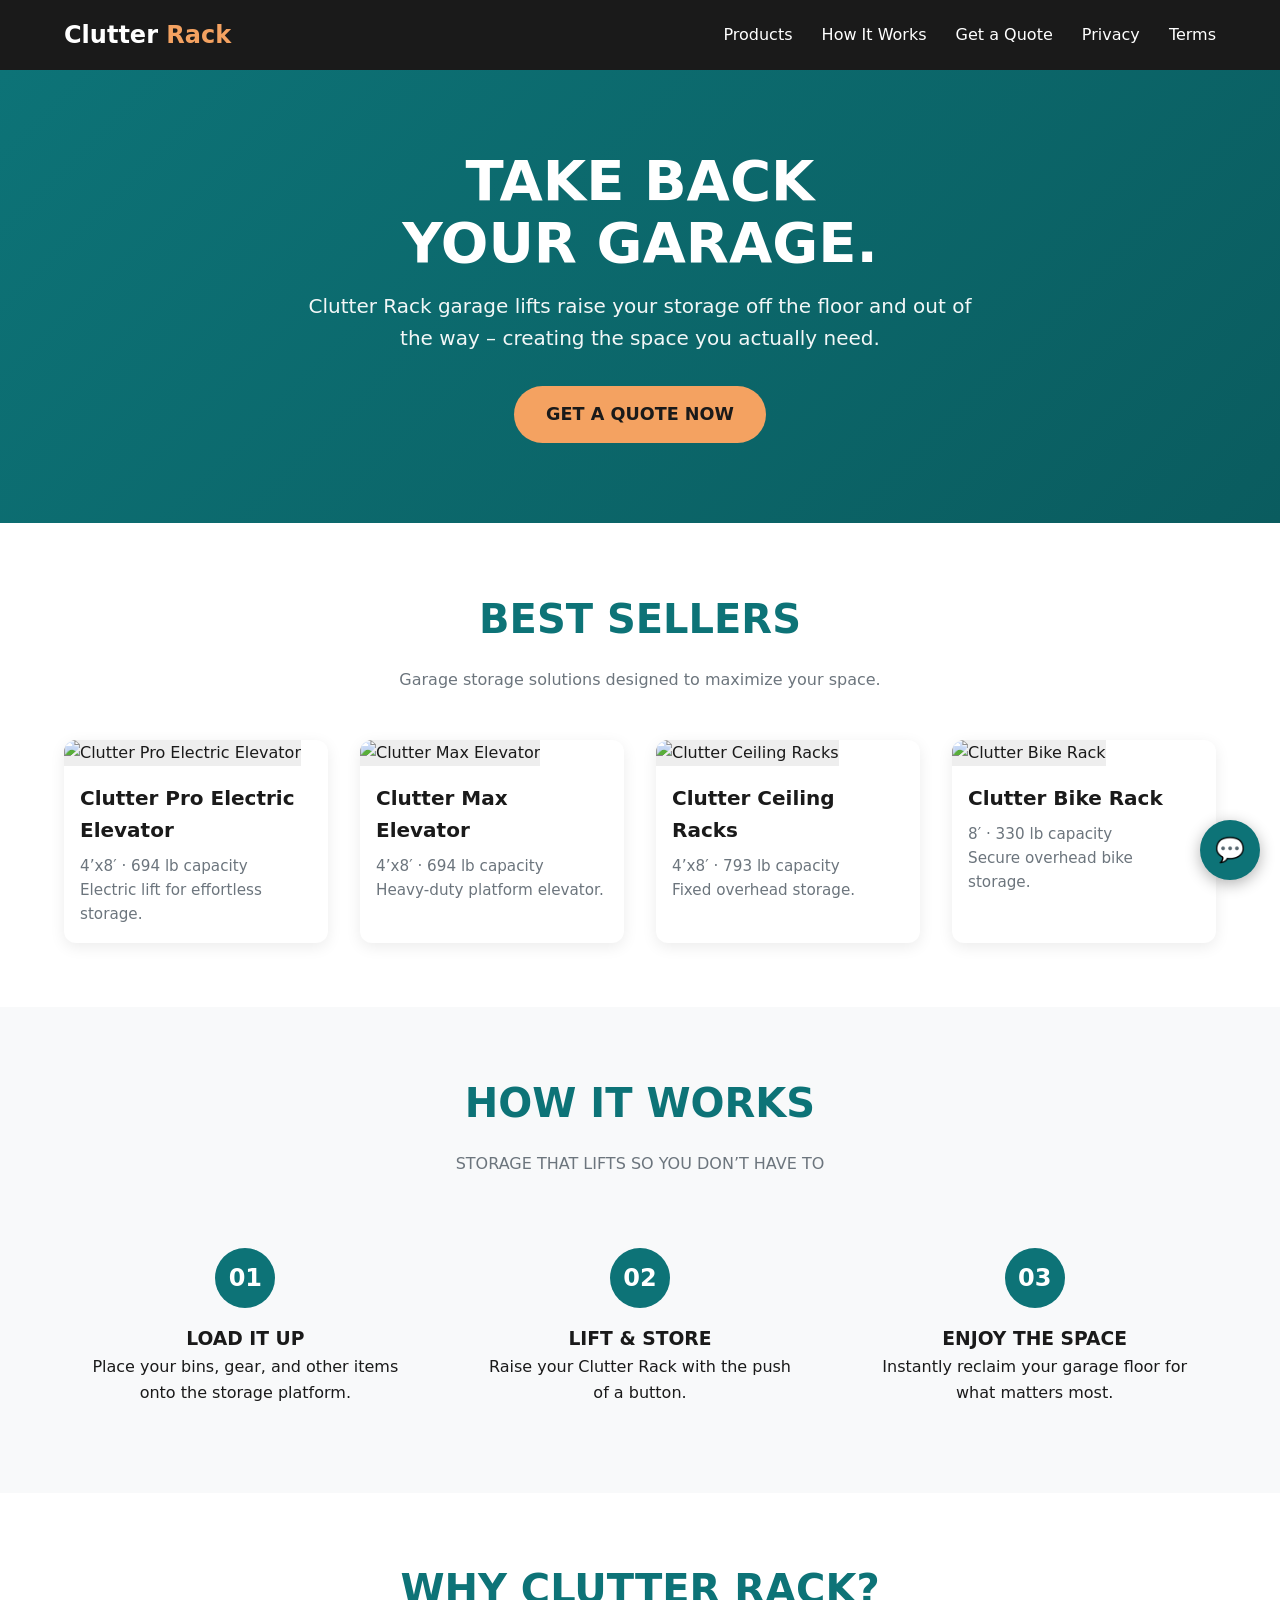
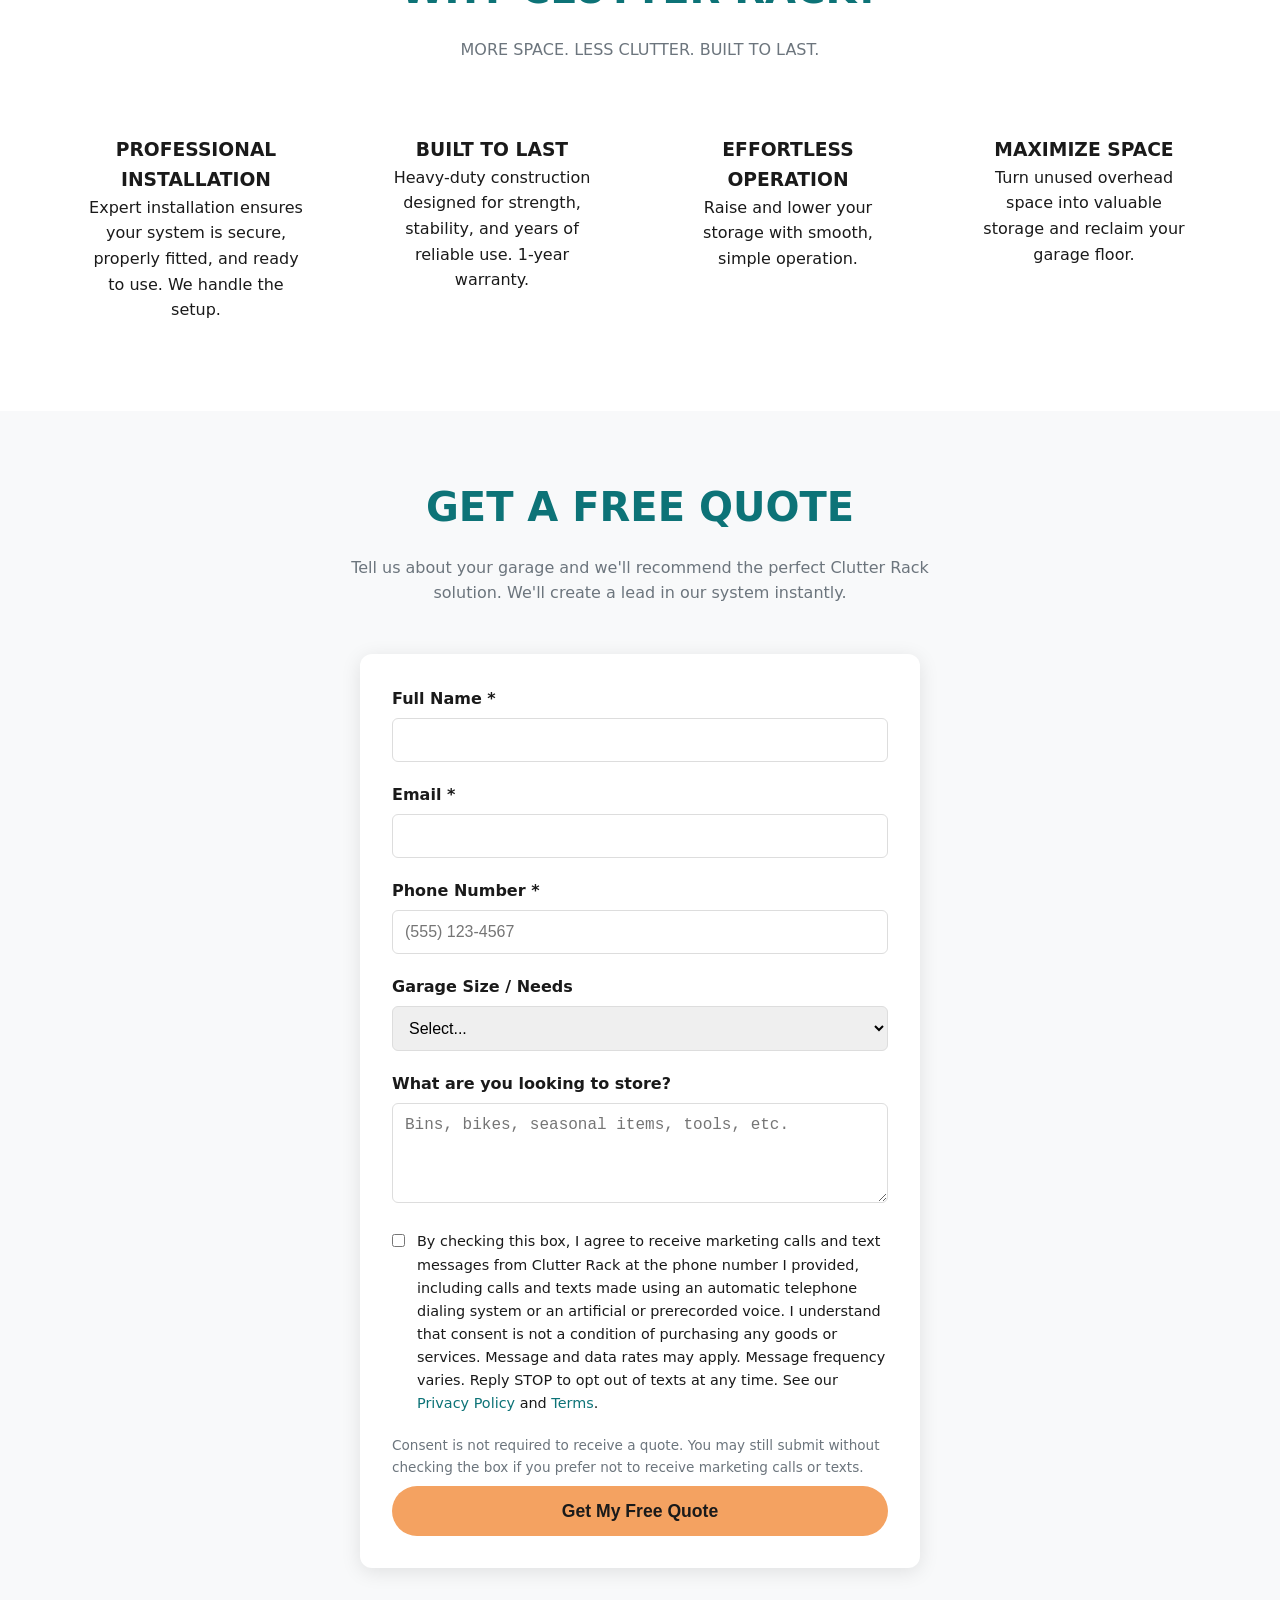
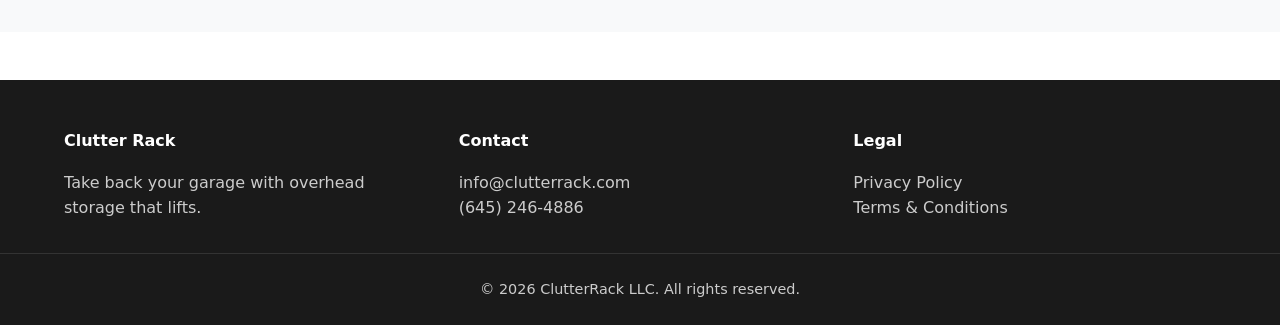
==== index.html @ 2a9d14b7 "Add modern static site with TCPA forms, legal pages, and Clutter Rack OS lead integration" ====
<!DOCTYPE html>
<html lang="en">
<head>
  <meta charset="UTF-8">
  <meta name="viewport" content="width=device-width, initial-scale=1.0">
  <title>Clutter Rack | Take Back Your Garage</title>
  <meta name="description" content="Clutter Rack garage storage lifts and ceiling racks. Professional installation. Maximize your space. Get a free quote today.">
  <link rel="stylesheet" href="styles.css">
</head>
<body>
  <header>
    <div class="nav">
      <a href="/" class="logo">Clutter <span>Rack</span></a>
      <nav>
        <a href="#products">Products</a>
        <a href="#how-it-works">How It Works</a>
        <a href="#quote">Get a Quote</a>
        <a href="privacy.html">Privacy</a>
        <a href="terms.html">Terms</a>
      </nav>
    </div>
  </header>

  <section class="hero">
    <div class="container">
      <h1>TAKE BACK<br>YOUR GARAGE.</h1>
      <p>Clutter Rack garage lifts raise your storage off the floor and out of the way – creating the space you actually need.</p>
      <a href="#quote" class="btn">GET A QUOTE NOW</a>
    </div>
  </section>

  <section id="products" class="section">
    <div class="container">
      <h2>BEST SELLERS</h2>
      <p class="section-sub">Garage storage solutions designed to maximize your space.</p>
      <div class="products">
        <div class="product-card">
          <img src="https://images.unsplash.com/photo-1558618666-fcd25c85cd64?w=400&h=250&fit=crop" alt="Clutter Pro Electric Elevator">
          <h3>Clutter Pro Electric Elevator</h3>
          <p>4’x8′ · 694 lb capacity<br>Electric lift for effortless storage.</p>
        </div>
        <div class="product-card">
          <img src="https://images.unsplash.com/photo-1581094794329-c8112a89af12?w=400&h=250&fit=crop" alt="Clutter Max Elevator">
          <h3>Clutter Max Elevator</h3>
          <p>4’x8′ · 694 lb capacity<br>Heavy-duty platform elevator.</p>
        </div>
        <div class="product-card">
          <img src="https://images.unsplash.com/photo-1503387762-592deb58ef4e?w=400&h=250&fit=crop" alt="Clutter Ceiling Racks">
          <h3>Clutter Ceiling Racks</h3>
          <p>4’x8′ · 793 lb capacity<br>Fixed overhead storage.</p>
        </div>
        <div class="product-card">
          <img src="https://images.unsplash.com/photo-1485965120184-e220f721d03e?w=400&h=250&fit=crop" alt="Clutter Bike Rack">
          <h3>Clutter Bike Rack</h3>
          <p>8′ · 330 lb capacity<br>Secure overhead bike storage.</p>
        </div>
      </div>
    </div>
  </section>

  <section id="how-it-works" class="section" style="background: var(--light);">
    <div class="container">
      <h2>HOW IT WORKS</h2>
      <p class="section-sub">STORAGE THAT LIFTS SO YOU DON’T HAVE TO</p>
      <div class="steps">
        <div class="step">
          <div class="step-num">01</div>
          <h3>LOAD IT UP</h3>
          <p>Place your bins, gear, and other items onto the storage platform.</p>
        </div>
        <div class="step">
          <div class="step-num">02</div>
          <h3>LIFT & STORE</h3>
          <p>Raise your Clutter Rack with the push of a button.</p>
        </div>
        <div class="step">
          <div class="step-num">03</div>
          <h3>ENJOY THE SPACE</h3>
          <p>Instantly reclaim your garage floor for what matters most.</p>
        </div>
      </div>
    </div>
  </section>

  <section class="section">
    <div class="container">
      <h2>WHY CLUTTER RACK?</h2>
      <p class="section-sub">MORE SPACE. LESS CLUTTER. BUILT TO LAST.</p>
      <div class="steps">
        <div class="step">
          <h3>PROFESSIONAL INSTALLATION</h3>
          <p>Expert installation ensures your system is secure, properly fitted, and ready to use. We handle the setup.</p>
        </div>
        <div class="step">
          <h3>BUILT TO LAST</h3>
          <p>Heavy-duty construction designed for strength, stability, and years of reliable use. 1-year warranty.</p>
        </div>
        <div class="step">
          <h3>EFFORTLESS OPERATION</h3>
          <p>Raise and lower your storage with smooth, simple operation.</p>
        </div>
        <div class="step">
          <h3>MAXIMIZE SPACE</h3>
          <p>Turn unused overhead space into valuable storage and reclaim your garage floor.</p>
        </div>
      </div>
    </div>
  </section>

  <section id="quote" class="section form-section">
    <div class="container">
      <h2>GET A FREE QUOTE</h2>
      <p class="section-sub">Tell us about your garage and we'll recommend the perfect Clutter Rack solution. We'll create a lead in our system instantly.</p>
      <form id="lead-form" class="lead-form">
        <div class="form-group">
          <label for="name">Full Name *</label>
          <input type="text" id="name" name="name" required>
        </div>
        <div class="form-group">
          <label for="email">Email *</label>
          <input type="email" id="email" name="email" required>
        </div>
        <div class="form-group">
          <label for="phone">Phone Number *</label>
          <input type="tel" id="phone" name="phone" required placeholder="(555) 123-4567">
        </div>
        <div class="form-group">
          <label for="garage">Garage Size / Needs</label>
          <select id="garage" name="garage_type">
            <option value="">Select...</option>
            <option>1-car garage</option>
            <option>2-car garage</option>
            <option>3+ car garage</option>
            <option>Not sure / Need consultation</option>
          </select>
        </div>
        <div class="form-group">
          <label for="message">What are you looking to store?</label>
          <textarea id="message" name="message" placeholder="Bins, bikes, seasonal items, tools, etc."></textarea>
        </div>
        <div class="consent">
          <input type="checkbox" id="tcpa-consent" name="tcpa_consent" required>
          <label for="tcpa-consent">
            By checking this box, I agree to receive marketing calls and text messages from Clutter Rack at the phone number I provided, including calls and texts made using an automatic telephone dialing system or an artificial or prerecorded voice. I understand that consent is not a condition of purchasing any goods or services. Message and data rates may apply. Message frequency varies. Reply STOP to opt out of texts at any time. See our <a href="privacy.html" target="_blank">Privacy Policy</a> and <a href="terms.html" target="_blank">Terms</a>.
          </label>
        </div>
        <p class="form-note">Consent is not required to receive a quote. You may still submit without checking the box if you prefer not to receive marketing calls or texts.</p>
        <button type="submit" class="btn" style="width:100%; margin-top:0.5rem;">Get My Free Quote</button>
        <div id="form-message"></div>
      </form>
    </div>
  </section>

  <footer>
    <div class="footer-grid">
      <div>
        <h4>Clutter Rack</h4>
        <p>Take back your garage with overhead storage that lifts.</p>
      </div>
      <div>
        <h4>Contact</h4>
        <p><a href="mailto:info@clutterrack.com">info@clutterrack.com</a></p>
        <p><a href="tel:+16452464886">(645) 246-4886</a></p>
      </div>
      <div>
        <h4>Legal</h4>
        <p><a href="privacy.html">Privacy Policy</a></p>
        <p><a href="terms.html">Terms & Conditions</a></p>
      </div>
    </div>
    <div class="copyright">© 2026 ClutterRack LLC. All rights reserved.</div>
  </footer>

  <!-- Chat Widget that creates leads in Clutter Rack OS -->
  <div class="chat-widget">
    <button class="chat-btn" id="chat-toggle">💬</button>
    <div class="chat-window" id="chat-window">
      <div class="chat-header">
        Chat with Clutter Rack
        <span id="chat-close" style="cursor:pointer;">✕</span>
      </div>
      <div class="chat-messages" id="chat-messages">
        <p><strong>Clutter Rack:</strong> Hi! How can we help you take back your garage today? Ask a question or request a quote.</p>
      </div>
      <div class="chat-input-area">
        <input type="text" id="chat-input" placeholder="Type your message...">
      </div>
    </div>
  </div>

  <script src="script.js"></script>
</body>
</html>
---- styles.css ----
/* Clutter Rack Website Styles */
:root {
  --primary: #0d7377;
  --primary-dark: #0a5c5f;
  --accent: #f4a261;
  --dark: #1a1a1a;
  --light: #f8f9fa;
  --gray: #6c757d;
  --white: #ffffff;
  --success: #28a745;
}

* { box-sizing: border-box; margin: 0; padding: 0; }
body { font-family: 'Segoe UI', system-ui, -apple-system, sans-serif; line-height: 1.6; color: var(--dark); background: var(--white); }
a { color: var(--primary); text-decoration: none; }
a:hover { text-decoration: underline; }
img { max-width: 100%; height: auto; }

header { background: var(--dark); color: white; padding: 1rem 0; position: sticky; top: 0; z-index: 1000; }
.nav { max-width: 1200px; margin: 0 auto; display: flex; justify-content: space-between; align-items: center; padding: 0 1.5rem; }
.logo { font-size: 1.5rem; font-weight: 700; color: white; }
.logo span { color: var(--accent); }
nav a { color: white; margin-left: 1.5rem; font-weight: 500; }
nav a:hover { color: var(--accent); }

.hero { background: linear-gradient(135deg, var(--primary) 0%, var(--primary-dark) 100%); color: white; padding: 5rem 1.5rem; text-align: center; }
.hero h1 { font-size: 3.5rem; margin-bottom: 1rem; line-height: 1.1; }
.hero p { font-size: 1.25rem; max-width: 700px; margin: 0 auto 2rem; opacity: 0.95; }
.btn { display: inline-block; background: var(--accent); color: var(--dark); padding: 0.9rem 2rem; border-radius: 50px; font-weight: 700; font-size: 1.1rem; border: none; cursor: pointer; transition: transform 0.2s, box-shadow 0.2s; }
.btn:hover { transform: translateY(-2px); box-shadow: 0 6px 20px rgba(0,0,0,0.2); text-decoration: none; }
.btn-secondary { background: transparent; border: 2px solid white; color: white; }

.container { max-width: 1200px; margin: 0 auto; padding: 0 1.5rem; }
.section { padding: 4rem 0; }
.section h2 { font-size: 2.5rem; text-align: center; margin-bottom: 1rem; color: var(--primary); }
.section-sub { text-align: center; color: var(--gray); margin-bottom: 3rem; max-width: 600px; margin-left: auto; margin-right: auto; }

.products { display: grid; grid-template-columns: repeat(auto-fit, minmax(260px, 1fr)); gap: 2rem; }
.product-card { background: white; border-radius: 12px; overflow: hidden; box-shadow: 0 4px 15px rgba(0,0,0,0.08); transition: transform 0.2s; }
.product-card:hover { transform: translateY(-5px); }
.product-card img { width: 100%; height: 180px; object-fit: cover; background: #eee; }
.product-card h3 { padding: 1rem 1rem 0.5rem; font-size: 1.25rem; }
.product-card p { padding: 0 1rem 1rem; color: var(--gray); font-size: 0.95rem; }

.steps { display: grid; grid-template-columns: repeat(auto-fit, minmax(200px, 1fr)); gap: 2rem; text-align: center; }
.step { padding: 1.5rem; }
.step-num { width: 60px; height: 60px; background: var(--primary); color: white; border-radius: 50%; display: flex; align-items: center; justify-content: center; font-size: 1.5rem; font-weight: 700; margin: 0 auto 1rem; }

.form-section { background: var(--light); }
.lead-form { max-width: 560px; margin: 0 auto; background: white; padding: 2rem; border-radius: 12px; box-shadow: 0 4px 20px rgba(0,0,0,0.1); }
.form-group { margin-bottom: 1.25rem; }
.form-group label { display: block; margin-bottom: 0.4rem; font-weight: 600; }
.form-group input, .form-group select, .form-group textarea { width: 100%; padding: 0.75rem; border: 1px solid #ddd; border-radius: 6px; font-size: 1rem; }
.form-group textarea { min-height: 100px; resize: vertical; }
.consent { display: flex; align-items: flex-start; gap: 0.75rem; margin: 1.25rem 0; font-size: 0.9rem; }
.consent input { margin-top: 0.2rem; }
.consent a { color: var(--primary); }
.form-note { font-size: 0.85rem; color: var(--gray); margin-top: 0.5rem; }
#form-message { margin-top: 1rem; padding: 0.75rem; border-radius: 6px; display: none; }
#form-message.success { background: #d4edda; color: #155724; display: block; }
#form-message.error { background: #f8d7da; color: #721c24; display: block; }

footer { background: var(--dark); color: #ccc; padding: 3rem 0 1.5rem; margin-top: 3rem; }
.footer-grid { display: grid; grid-template-columns: repeat(auto-fit, minmax(200px, 1fr)); gap: 2rem; max-width: 1200px; margin: 0 auto 2rem; padding: 0 1.5rem; }
footer a { color: #ccc; }
footer h4 { color: white; margin-bottom: 1rem; }
.copyright { text-align: center; padding-top: 1.5rem; border-top: 1px solid #333; font-size: 0.9rem; }

.legal { max-width: 800px; margin: 2rem auto; padding: 0 1.5rem; }
.legal h1 { color: var(--primary); margin-bottom: 1rem; }
.legal h2 { margin: 2rem 0 1rem; color: var(--dark); }
.legal p, .legal li { margin-bottom: 0.75rem; }
.legal ul { padding-left: 1.5rem; }

.chat-widget { position: fixed; bottom: 20px; right: 20px; z-index: 1001; }
.chat-btn { background: var(--primary); color: white; width: 60px; height: 60px; border-radius: 50%; border: none; font-size: 1.5rem; cursor: pointer; box-shadow: 0 4px 15px rgba(0,0,0,0.3); }
.chat-window { display: none; position: absolute; bottom: 70px; right: 0; width: 320px; height: 420px; background: white; border-radius: 12px; box-shadow: 0 10px 40px rgba(0,0,0,0.25); overflow: hidden; flex-direction: column; }
.chat-window.open { display: flex; }
.chat-header { background: var(--primary); color: white; padding: 1rem; font-weight: 700; display: flex; justify-content: space-between; }
.chat-messages { flex: 1; padding: 1rem; overflow-y: auto; background: #f5f5f5; }
.chat-input-area { padding: 0.75rem; border-top: 1px solid #eee; }
.chat-input-area input { width: 100%; padding: 0.6rem; border: 1px solid #ddd; border-radius: 20px; }

@media (max-width: 768px) {
  .hero h1 { font-size: 2.2rem; }
  nav a { margin-left: 1rem; font-size: 0.9rem; }
  .chat-window { width: 90vw; right: -10px; }
}
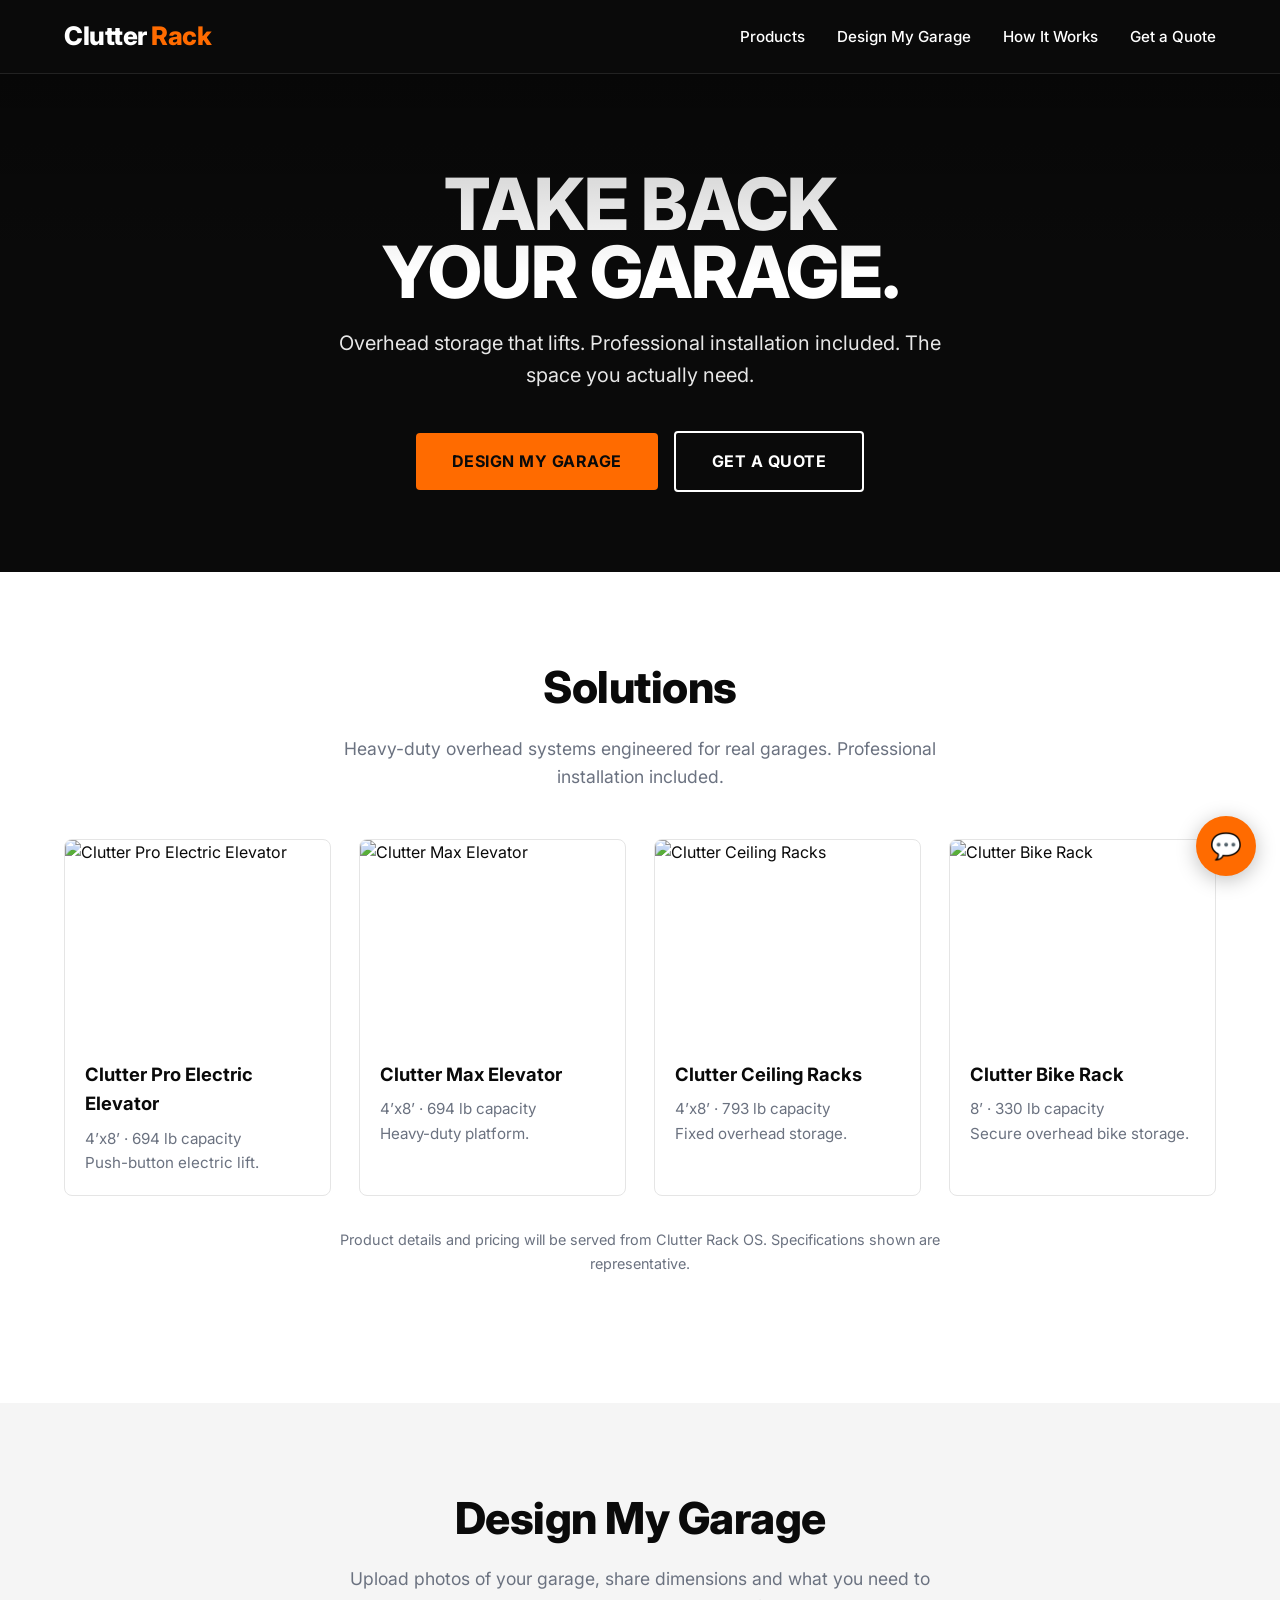
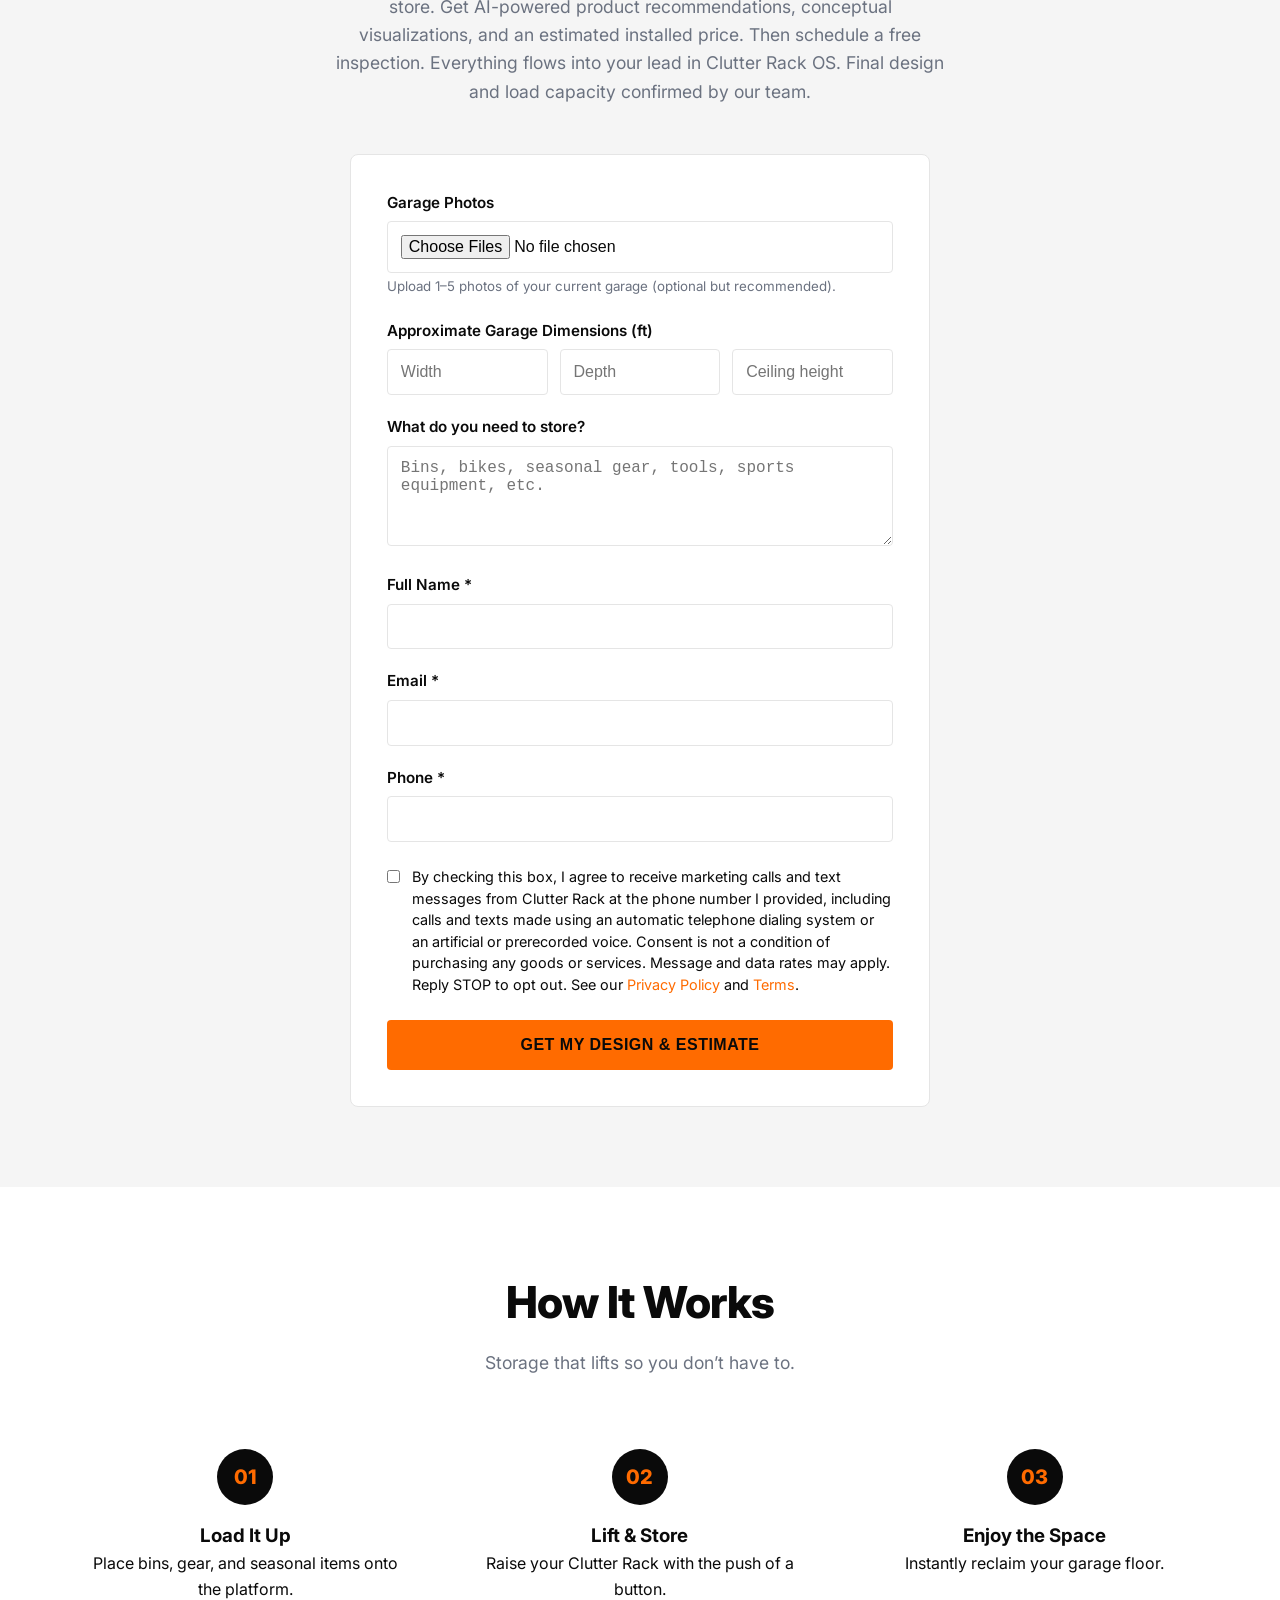
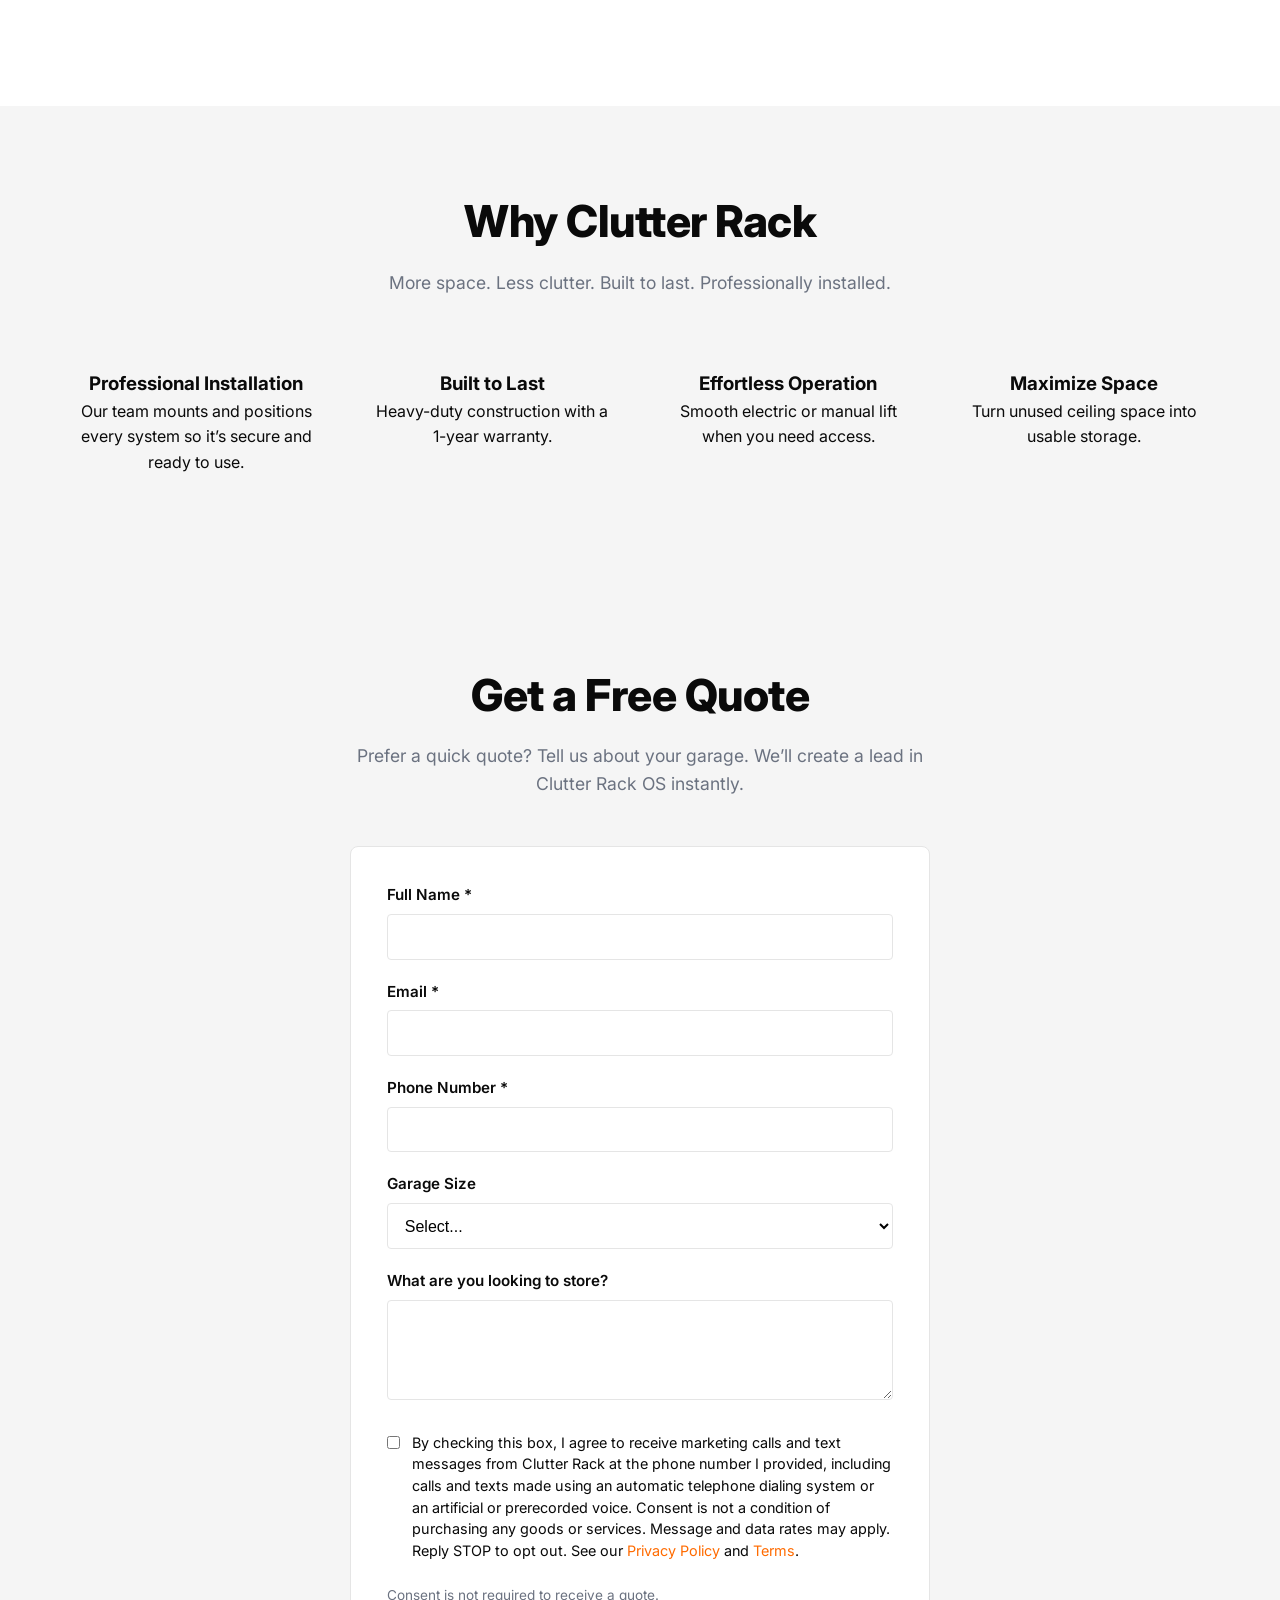
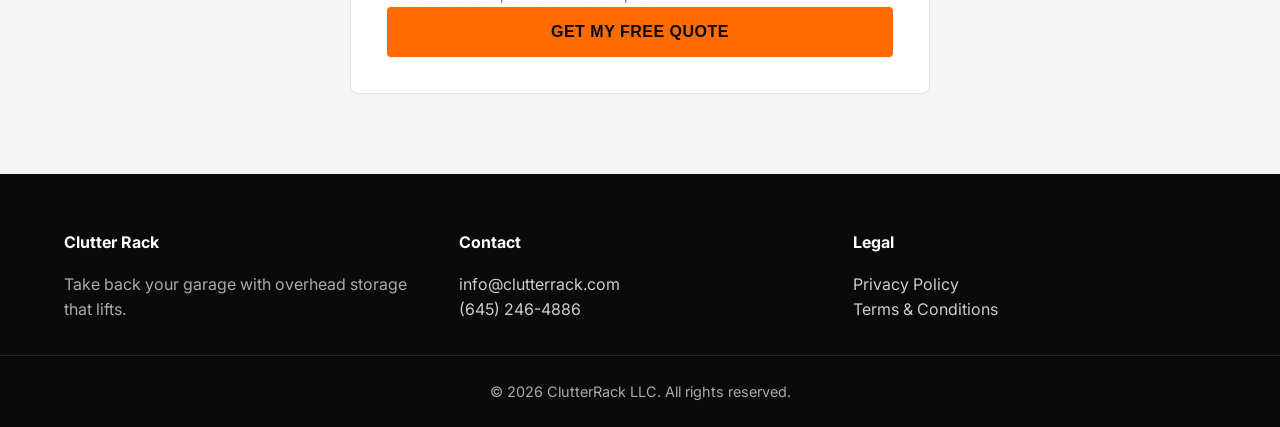
==== commit 32ea0f53: "Add Design My Garage section and premium layout" ====
--- a/index.html
+++ b/index.html
@@ -4,8 +4,10 @@
   <meta charset="UTF-8">
   <meta name="viewport" content="width=device-width, initial-scale=1.0">
   <title>Clutter Rack | Take Back Your Garage</title>
-  <meta name="description" content="Clutter Rack garage storage lifts and ceiling racks. Professional installation. Maximize your space. Get a free quote today.">
+  <meta name="description" content="Premium overhead garage storage systems. Design your garage, get AI-powered recommendations, and schedule a free inspection. Professional installation included.">
   <link rel="stylesheet" href="styles.css">
+  <link rel="preconnect" href="https://fonts.googleapis.com">
+  <link href="https://fonts.googleapis.com/css2?family=Inter:wght@400;500;600;700;800&display=swap" rel="stylesheet">
 </head>
 <body>
   <header>
@@ -13,10 +15,9 @@
       <a href="/" class="logo">Clutter <span>Rack</span></a>
       <nav>
         <a href="#products">Products</a>
+        <a href="#design">Design My Garage</a>
         <a href="#how-it-works">How It Works</a>
         <a href="#quote">Get a Quote</a>
-        <a href="privacy.html">Privacy</a>
-        <a href="terms.html">Terms</a>
       </nav>
     </div>
   </header>
@@ -24,84 +25,130 @@
   <section class="hero">
     <div class="container">
       <h1>TAKE BACK<br>YOUR GARAGE.</h1>
-      <p>Clutter Rack garage lifts raise your storage off the floor and out of the way – creating the space you actually need.</p>
-      <a href="#quote" class="btn">GET A QUOTE NOW</a>
+      <p>Overhead storage that lifts. Professional installation included. The space you actually need.</p>
+      <a href="#design" class="btn">Design My Garage</a>
+      <a href="#quote" class="btn btn-outline" style="margin-left:0.75rem;">Get a Quote</a>
     </div>
   </section>
 
   <section id="products" class="section">
     <div class="container">
-      <h2>BEST SELLERS</h2>
-      <p class="section-sub">Garage storage solutions designed to maximize your space.</p>
+      <h2>Solutions</h2>
+      <p class="section-sub">Heavy-duty overhead systems engineered for real garages. Professional installation included.</p>
       <div class="products">
         <div class="product-card">
-          <img src="https://images.unsplash.com/photo-1558618666-fcd25c85cd64?w=400&h=250&fit=crop" alt="Clutter Pro Electric Elevator">
+          <img src="https://images.unsplash.com/photo-1558618666-fcd25c85cd64?w=600&h=400&fit=crop" alt="Clutter Pro Electric Elevator">
           <h3>Clutter Pro Electric Elevator</h3>
-          <p>4’x8′ · 694 lb capacity<br>Electric lift for effortless storage.</p>
-        </div>
-        <div class="product-card">
-          <img src="https://images.unsplash.com/photo-1581094794329-c8112a89af12?w=400&h=250&fit=crop" alt="Clutter Max Elevator">
+          <p>4’x8’ · 694 lb capacity<br>Push-button electric lift.</p>
+        </div>
+        <div class="product-card">
+          <img src="https://images.unsplash.com/photo-1581094794329-c8112a89af12?w=600&h=400&fit=crop" alt="Clutter Max Elevator">
           <h3>Clutter Max Elevator</h3>
-          <p>4’x8′ · 694 lb capacity<br>Heavy-duty platform elevator.</p>
-        </div>
-        <div class="product-card">
-          <img src="https://images.unsplash.com/photo-1503387762-592deb58ef4e?w=400&h=250&fit=crop" alt="Clutter Ceiling Racks">
+          <p>4’x8’ · 694 lb capacity<br>Heavy-duty platform.</p>
+        </div>
+        <div class="product-card">
+          <img src="https://images.unsplash.com/photo-1503387762-592deb58ef4e?w=600&h=400&fit=crop" alt="Clutter Ceiling Racks">
           <h3>Clutter Ceiling Racks</h3>
-          <p>4’x8′ · 793 lb capacity<br>Fixed overhead storage.</p>
-        </div>
-        <div class="product-card">
-          <img src="https://images.unsplash.com/photo-1485965120184-e220f721d03e?w=400&h=250&fit=crop" alt="Clutter Bike Rack">
+          <p>4’x8’ · 793 lb capacity<br>Fixed overhead storage.</p>
+        </div>
+        <div class="product-card">
+          <img src="https://images.unsplash.com/photo-1485965120184-e220f721d03e?w=600&h=400&fit=crop" alt="Clutter Bike Rack">
           <h3>Clutter Bike Rack</h3>
-          <p>8′ · 330 lb capacity<br>Secure overhead bike storage.</p>
-        </div>
-      </div>
-    </div>
-  </section>
-
-  <section id="how-it-works" class="section" style="background: var(--light);">
-    <div class="container">
-      <h2>HOW IT WORKS</h2>
-      <p class="section-sub">STORAGE THAT LIFTS SO YOU DON’T HAVE TO</p>
+          <p>8’ · 330 lb capacity<br>Secure overhead bike storage.</p>
+        </div>
+      </div>
+      <p class="section-sub" style="margin-top:2rem;font-size:0.9rem;">Product details and pricing will be served from Clutter Rack OS. Specifications shown are representative.</p>
+    </div>
+  </section>
+
+  <section id="design" class="section" style="background:var(--light);">
+    <div class="container">
+      <h2>Design My Garage</h2>
+      <p class="section-sub">Upload photos of your garage, share dimensions and what you need to store. Get AI-powered product recommendations, conceptual visualizations, and an estimated installed price. Then schedule a free inspection. Everything flows into your lead in Clutter Rack OS. Final design and load capacity confirmed by our team.</p>
+      <form id="design-form" class="lead-form" enctype="multipart/form-data">
+        <div class="form-group">
+          <label>Garage Photos</label>
+          <input type="file" name="photos" accept="image/*" multiple>
+          <small style="color:var(--gray);">Upload 1–5 photos of your current garage (optional but recommended).</small>
+        </div>
+        <div class="form-group">
+          <label>Approximate Garage Dimensions (ft)</label>
+          <div style="display:grid;grid-template-columns:1fr 1fr 1fr;gap:0.75rem;">
+            <input type="number" name="width" placeholder="Width" min="8" max="40">
+            <input type="number" name="depth" placeholder="Depth" min="10" max="50">
+            <input type="number" name="height" placeholder="Ceiling height" min="7" max="20">
+          </div>
+        </div>
+        <div class="form-group">
+          <label for="storage-needs">What do you need to store?</label>
+          <textarea name="storage_needs" placeholder="Bins, bikes, seasonal gear, tools, sports equipment, etc."></textarea>
+        </div>
+        <div class="form-group">
+          <label for="design-name">Full Name *</label>
+          <input type="text" name="name" required>
+        </div>
+        <div class="form-group">
+          <label for="design-email">Email *</label>
+          <input type="email" name="email" required>
+        </div>
+        <div class="form-group">
+          <label for="design-phone">Phone *</label>
+          <input type="tel" name="phone" required>
+        </div>
+        <div class="consent">
+          <input type="checkbox" id="design-tcpa" name="tcpa_consent" required>
+          <label for="design-tcpa">By checking this box, I agree to receive marketing calls and text messages from Clutter Rack at the phone number I provided, including calls and texts made using an automatic telephone dialing system or an artificial or prerecorded voice. Consent is not a condition of purchasing any goods or services. Message and data rates may apply. Reply STOP to opt out. See our <a href="privacy.html" target="_blank">Privacy Policy</a> and <a href="terms.html" target="_blank">Terms</a>.</label>
+        </div>
+        <button type="submit" class="btn" style="width:100%;">Get My Design & Estimate</button>
+        <div id="design-message"></div>
+      </form>
+    </div>
+  </section>
+
+  <section id="how-it-works" class="section">
+    <div class="container">
+      <h2>How It Works</h2>
+      <p class="section-sub">Storage that lifts so you don’t have to.</p>
       <div class="steps">
         <div class="step">
           <div class="step-num">01</div>
-          <h3>LOAD IT UP</h3>
-          <p>Place your bins, gear, and other items onto the storage platform.</p>
+          <h3>Load It Up</h3>
+          <p>Place bins, gear, and seasonal items onto the platform.</p>
         </div>
         <div class="step">
           <div class="step-num">02</div>
-          <h3>LIFT & STORE</h3>
+          <h3>Lift & Store</h3>
           <p>Raise your Clutter Rack with the push of a button.</p>
         </div>
         <div class="step">
           <div class="step-num">03</div>
-          <h3>ENJOY THE SPACE</h3>
-          <p>Instantly reclaim your garage floor for what matters most.</p>
-        </div>
-      </div>
-    </div>
-  </section>
-
-  <section class="section">
-    <div class="container">
-      <h2>WHY CLUTTER RACK?</h2>
-      <p class="section-sub">MORE SPACE. LESS CLUTTER. BUILT TO LAST.</p>
+          <h3>Enjoy the Space</h3>
+          <p>Instantly reclaim your garage floor.</p>
+        </div>
+      </div>
+    </div>
+  </section>
+
+  <section class="section" style="background:var(--light);">
+    <div class="container">
+      <h2>Why Clutter Rack</h2>
+      <p class="section-sub">More space. Less clutter. Built to last. Professionally installed.</p>
       <div class="steps">
         <div class="step">
-          <h3>PROFESSIONAL INSTALLATION</h3>
-          <p>Expert installation ensures your system is secure, properly fitted, and ready to use. We handle the setup.</p>
-        </div>
-        <div class="step">
-          <h3>BUILT TO LAST</h3>
-          <p>Heavy-duty construction designed for strength, stability, and years of reliable use. 1-year warranty.</p>
-        </div>
-        <div class="step">
-          <h3>EFFORTLESS OPERATION</h3>
-          <p>Raise and lower your storage with smooth, simple operation.</p>
-        </div>
-        <div class="step">
-          <h3>MAXIMIZE SPACE</h3>
-          <p>Turn unused overhead space into valuable storage and reclaim your garage floor.</p>
+          <h3>Professional Installation</h3>
+          <p>Our team mounts and positions every system so it’s secure and ready to use.</p>
+        </div>
+        <div class="step">
+          <h3>Built to Last</h3>
+          <p>Heavy-duty construction with a 1-year warranty.</p>
+        </div>
+        <div class="step">
+          <h3>Effortless Operation</h3>
+          <p>Smooth electric or manual lift when you need access.</p>
+        </div>
+        <div class="step">
+          <h3>Maximize Space</h3>
+          <p>Turn unused ceiling space into usable storage.</p>
         </div>
       </div>
     </div>
@@ -109,8 +156,8 @@
 
   <section id="quote" class="section form-section">
     <div class="container">
-      <h2>GET A FREE QUOTE</h2>
-      <p class="section-sub">Tell us about your garage and we'll recommend the perfect Clutter Rack solution. We'll create a lead in our system instantly.</p>
+      <h2>Get a Free Quote</h2>
+      <p class="section-sub">Prefer a quick quote? Tell us about your garage. We’ll create a lead in Clutter Rack OS instantly.</p>
       <form id="lead-form" class="lead-form">
         <div class="form-group">
           <label for="name">Full Name *</label>
@@ -122,10 +169,10 @@
         </div>
         <div class="form-group">
           <label for="phone">Phone Number *</label>
-          <input type="tel" id="phone" name="phone" required placeholder="(555) 123-4567">
-        </div>
-        <div class="form-group">
-          <label for="garage">Garage Size / Needs</label>
+          <input type="tel" id="phone" name="phone" required>
+        </div>
+        <div class="form-group">
+          <label for="garage">Garage Size</label>
           <select id="garage" name="garage_type">
             <option value="">Select...</option>
             <option>1-car garage</option>
@@ -136,16 +183,14 @@
         </div>
         <div class="form-group">
           <label for="message">What are you looking to store?</label>
-          <textarea id="message" name="message" placeholder="Bins, bikes, seasonal items, tools, etc."></textarea>
+          <textarea id="message" name="message"></textarea>
         </div>
         <div class="consent">
           <input type="checkbox" id="tcpa-consent" name="tcpa_consent" required>
-          <label for="tcpa-consent">
-            By checking this box, I agree to receive marketing calls and text messages from Clutter Rack at the phone number I provided, including calls and texts made using an automatic telephone dialing system or an artificial or prerecorded voice. I understand that consent is not a condition of purchasing any goods or services. Message and data rates may apply. Message frequency varies. Reply STOP to opt out of texts at any time. See our <a href="privacy.html" target="_blank">Privacy Policy</a> and <a href="terms.html" target="_blank">Terms</a>.
-          </label>
-        </div>
-        <p class="form-note">Consent is not required to receive a quote. You may still submit without checking the box if you prefer not to receive marketing calls or texts.</p>
-        <button type="submit" class="btn" style="width:100%; margin-top:0.5rem;">Get My Free Quote</button>
+          <label for="tcpa-consent">By checking this box, I agree to receive marketing calls and text messages from Clutter Rack at the phone number I provided, including calls and texts made using an automatic telephone dialing system or an artificial or prerecorded voice. Consent is not a condition of purchasing any goods or services. Message and data rates may apply. Reply STOP to opt out. See our <a href="privacy.html" target="_blank">Privacy Policy</a> and <a href="terms.html" target="_blank">Terms</a>.</label>
+        </div>
+        <p class="form-note">Consent is not required to receive a quote.</p>
+        <button type="submit" class="btn" style="width:100%;">Get My Free Quote</button>
         <div id="form-message"></div>
       </form>
     </div>
@@ -171,7 +216,6 @@
     <div class="copyright">© 2026 ClutterRack LLC. All rights reserved.</div>
   </footer>
 
-  <!-- Chat Widget that creates leads in Clutter Rack OS -->
   <div class="chat-widget">
     <button class="chat-btn" id="chat-toggle">💬</button>
     <div class="chat-window" id="chat-window">
@@ -180,7 +224,7 @@
         <span id="chat-close" style="cursor:pointer;">✕</span>
       </div>
       <div class="chat-messages" id="chat-messages">
-        <p><strong>Clutter Rack:</strong> Hi! How can we help you take back your garage today? Ask a question or request a quote.</p>
+        <p><strong>Clutter Rack:</strong> Hi! How can we help you take back your garage today?</p>
       </div>
       <div class="chat-input-area">
         <input type="text" id="chat-input" placeholder="Type your message...">
--- a/styles.css
+++ b/styles.css
@@ -1,88 +1,84 @@
-/* Clutter Rack Website Styles */
+/* Clutter Rack — Premium Black / White / Orange */
 :root {
-  --primary: #0d7377;
-  --primary-dark: #0a5c5f;
-  --accent: #f4a261;
-  --dark: #1a1a1a;
-  --light: #f8f9fa;
-  --gray: #6c757d;
+  --black: #0a0a0a;
   --white: #ffffff;
-  --success: #28a745;
+  --orange: #ff6b00;
+  --orange-dark: #e55f00;
+  --gray: #6b7280;
+  --light: #f5f5f5;
+  --border: #e5e5e5;
 }
 
 * { box-sizing: border-box; margin: 0; padding: 0; }
-body { font-family: 'Segoe UI', system-ui, -apple-system, sans-serif; line-height: 1.6; color: var(--dark); background: var(--white); }
-a { color: var(--primary); text-decoration: none; }
-a:hover { text-decoration: underline; }
-img { max-width: 100%; height: auto; }
+html { scroll-behavior: smooth; }
+body { font-family: 'Inter', system-ui, -apple-system, sans-serif; line-height: 1.6; color: var(--black); background: var(--white); }
+a { color: inherit; text-decoration: none; }
+img { max-width: 100%; height: auto; display: block; }
 
-header { background: var(--dark); color: white; padding: 1rem 0; position: sticky; top: 0; z-index: 1000; }
+header { background: var(--black); color: var(--white); padding: 1rem 0; position: sticky; top: 0; z-index: 1000; border-bottom: 1px solid #222; }
 .nav { max-width: 1200px; margin: 0 auto; display: flex; justify-content: space-between; align-items: center; padding: 0 1.5rem; }
-.logo { font-size: 1.5rem; font-weight: 700; color: white; }
-.logo span { color: var(--accent); }
-nav a { color: white; margin-left: 1.5rem; font-weight: 500; }
-nav a:hover { color: var(--accent); }
+.logo { font-size: 1.6rem; font-weight: 800; letter-spacing: -0.5px; }
+.logo span { color: var(--orange); }
+nav a { color: var(--white); margin-left: 1.75rem; font-weight: 500; font-size: 0.95rem; transition: color 0.2s; }
+nav a:hover { color: var(--orange); }
 
-.hero { background: linear-gradient(135deg, var(--primary) 0%, var(--primary-dark) 100%); color: white; padding: 5rem 1.5rem; text-align: center; }
-.hero h1 { font-size: 3.5rem; margin-bottom: 1rem; line-height: 1.1; }
-.hero p { font-size: 1.25rem; max-width: 700px; margin: 0 auto 2rem; opacity: 0.95; }
-.btn { display: inline-block; background: var(--accent); color: var(--dark); padding: 0.9rem 2rem; border-radius: 50px; font-weight: 700; font-size: 1.1rem; border: none; cursor: pointer; transition: transform 0.2s, box-shadow 0.2s; }
-.btn:hover { transform: translateY(-2px); box-shadow: 0 6px 20px rgba(0,0,0,0.2); text-decoration: none; }
-.btn-secondary { background: transparent; border: 2px solid white; color: white; }
+.hero { background: var(--black); color: var(--white); padding: 6rem 1.5rem 5rem; text-align: center; position: relative; overflow: hidden; }
+.hero::after { content: ''; position: absolute; inset: 0; background: linear-gradient(180deg, rgba(0,0,0,0.3), transparent 40%); pointer-events: none; }
+.hero h1 { font-size: clamp(2.8rem, 6vw, 4.5rem); font-weight: 800; line-height: 0.95; margin-bottom: 1.25rem; letter-spacing: -1px; }
+.hero p { font-size: 1.25rem; max-width: 640px; margin: 0 auto 2.5rem; opacity: 0.9; }
+.btn { display: inline-block; background: var(--orange); color: var(--black); padding: 1rem 2.25rem; border-radius: 4px; font-weight: 700; font-size: 1rem; letter-spacing: 0.5px; border: none; cursor: pointer; transition: all 0.2s; text-transform: uppercase; }
+.btn:hover { background: var(--orange-dark); transform: translateY(-1px); }
+.btn-outline { background: transparent; border: 2px solid var(--white); color: var(--white); }
+.btn-outline:hover { background: var(--white); color: var(--black); }
 
 .container { max-width: 1200px; margin: 0 auto; padding: 0 1.5rem; }
-.section { padding: 4rem 0; }
-.section h2 { font-size: 2.5rem; text-align: center; margin-bottom: 1rem; color: var(--primary); }
-.section-sub { text-align: center; color: var(--gray); margin-bottom: 3rem; max-width: 600px; margin-left: auto; margin-right: auto; }
+.section { padding: 5rem 0; }
+.section h2 { font-size: clamp(2rem, 4vw, 2.75rem); text-align: center; margin-bottom: 0.75rem; font-weight: 800; letter-spacing: -0.5px; }
+.section-sub { text-align: center; color: var(--gray); margin-bottom: 3rem; max-width: 620px; margin-left: auto; margin-right: auto; font-size: 1.1rem; }
 
-.products { display: grid; grid-template-columns: repeat(auto-fit, minmax(260px, 1fr)); gap: 2rem; }
-.product-card { background: white; border-radius: 12px; overflow: hidden; box-shadow: 0 4px 15px rgba(0,0,0,0.08); transition: transform 0.2s; }
-.product-card:hover { transform: translateY(-5px); }
-.product-card img { width: 100%; height: 180px; object-fit: cover; background: #eee; }
-.product-card h3 { padding: 1rem 1rem 0.5rem; font-size: 1.25rem; }
-.product-card p { padding: 0 1rem 1rem; color: var(--gray); font-size: 0.95rem; }
+.products { display: grid; grid-template-columns: repeat(auto-fit, minmax(260px, 1fr)); gap: 1.75rem; }
+.product-card { background: var(--white); border: 1px solid var(--border); border-radius: 8px; overflow: hidden; transition: all 0.25s; }
+.product-card:hover { transform: translateY(-4px); box-shadow: 0 12px 30px rgba(0,0,0,0.08); }
+.product-card img { width: 100%; height: 200px; object-fit: cover; }
+.product-card h3 { padding: 1.25rem 1.25rem 0.5rem; font-size: 1.15rem; font-weight: 700; }
+.product-card p { padding: 0 1.25rem 1.25rem; color: var(--gray); font-size: 0.95rem; }
 
-.steps { display: grid; grid-template-columns: repeat(auto-fit, minmax(200px, 1fr)); gap: 2rem; text-align: center; }
-.step { padding: 1.5rem; }
-.step-num { width: 60px; height: 60px; background: var(--primary); color: white; border-radius: 50%; display: flex; align-items: center; justify-content: center; font-size: 1.5rem; font-weight: 700; margin: 0 auto 1rem; }
+.steps { display: grid; grid-template-columns: repeat(auto-fit, minmax(220px, 1fr)); gap: 2rem; text-align: center; }
+.step { padding: 1.5rem 1rem; }
+.step-num { width: 56px; height: 56px; background: var(--black); color: var(--orange); border-radius: 50%; display: flex; align-items: center; justify-content: center; font-size: 1.25rem; font-weight: 800; margin: 0 auto 1rem; }
 
 .form-section { background: var(--light); }
-.lead-form { max-width: 560px; margin: 0 auto; background: white; padding: 2rem; border-radius: 12px; box-shadow: 0 4px 20px rgba(0,0,0,0.1); }
+.lead-form { max-width: 580px; margin: 0 auto; background: var(--white); padding: 2.25rem; border-radius: 8px; border: 1px solid var(--border); }
 .form-group { margin-bottom: 1.25rem; }
-.form-group label { display: block; margin-bottom: 0.4rem; font-weight: 600; }
-.form-group input, .form-group select, .form-group textarea { width: 100%; padding: 0.75rem; border: 1px solid #ddd; border-radius: 6px; font-size: 1rem; }
+.form-group label { display: block; margin-bottom: 0.4rem; font-weight: 600; font-size: 0.95rem; }
+.form-group input, .form-group select, .form-group textarea { width: 100%; padding: 0.8rem; border: 1px solid var(--border); border-radius: 4px; font-size: 1rem; background: var(--white); }
 .form-group textarea { min-height: 100px; resize: vertical; }
-.consent { display: flex; align-items: flex-start; gap: 0.75rem; margin: 1.25rem 0; font-size: 0.9rem; }
-.consent input { margin-top: 0.2rem; }
-.consent a { color: var(--primary); }
+.consent { display: flex; align-items: flex-start; gap: 0.75rem; margin: 1.5rem 0; font-size: 0.9rem; line-height: 1.5; }
+.consent input { margin-top: 0.25rem; }
+.consent a { color: var(--orange); }
 .form-note { font-size: 0.85rem; color: var(--gray); margin-top: 0.5rem; }
-#form-message { margin-top: 1rem; padding: 0.75rem; border-radius: 6px; display: none; }
-#form-message.success { background: #d4edda; color: #155724; display: block; }
-#form-message.error { background: #f8d7da; color: #721c24; display: block; }
+#form-message { margin-top: 1rem; padding: 0.75rem; border-radius: 4px; display: none; }
+#form-message.success { background: #e8f5e9; color: #1b5e20; display: block; }
+#form-message.error { background: #ffebee; color: #c62828; display: block; }
 
-footer { background: var(--dark); color: #ccc; padding: 3rem 0 1.5rem; margin-top: 3rem; }
+footer { background: var(--black); color: #aaa; padding: 3.5rem 0 1.5rem; }
 .footer-grid { display: grid; grid-template-columns: repeat(auto-fit, minmax(200px, 1fr)); gap: 2rem; max-width: 1200px; margin: 0 auto 2rem; padding: 0 1.5rem; }
 footer a { color: #ccc; }
-footer h4 { color: white; margin-bottom: 1rem; }
-.copyright { text-align: center; padding-top: 1.5rem; border-top: 1px solid #333; font-size: 0.9rem; }
+footer a:hover { color: var(--orange); }
+footer h4 { color: var(--white); margin-bottom: 1rem; font-weight: 700; }
+.copyright { text-align: center; padding-top: 1.5rem; border-top: 1px solid #222; font-size: 0.9rem; }
 
-.legal { max-width: 800px; margin: 2rem auto; padding: 0 1.5rem; }
-.legal h1 { color: var(--primary); margin-bottom: 1rem; }
-.legal h2 { margin: 2rem 0 1rem; color: var(--dark); }
-.legal p, .legal li { margin-bottom: 0.75rem; }
-.legal ul { padding-left: 1.5rem; }
-
-.chat-widget { position: fixed; bottom: 20px; right: 20px; z-index: 1001; }
-.chat-btn { background: var(--primary); color: white; width: 60px; height: 60px; border-radius: 50%; border: none; font-size: 1.5rem; cursor: pointer; box-shadow: 0 4px 15px rgba(0,0,0,0.3); }
-.chat-window { display: none; position: absolute; bottom: 70px; right: 0; width: 320px; height: 420px; background: white; border-radius: 12px; box-shadow: 0 10px 40px rgba(0,0,0,0.25); overflow: hidden; flex-direction: column; }
+.chat-widget { position: fixed; bottom: 24px; right: 24px; z-index: 1001; }
+.chat-btn { background: var(--orange); color: var(--black); width: 60px; height: 60px; border-radius: 50%; border: none; font-size: 1.6rem; cursor: pointer; box-shadow: 0 4px 20px rgba(0,0,0,0.25); }
+.chat-window { display: none; position: absolute; bottom: 70px; right: 0; width: 340px; height: 440px; background: var(--white); border-radius: 8px; box-shadow: 0 12px 40px rgba(0,0,0,0.2); overflow: hidden; flex-direction: column; border: 1px solid var(--border); }
 .chat-window.open { display: flex; }
-.chat-header { background: var(--primary); color: white; padding: 1rem; font-weight: 700; display: flex; justify-content: space-between; }
-.chat-messages { flex: 1; padding: 1rem; overflow-y: auto; background: #f5f5f5; }
-.chat-input-area { padding: 0.75rem; border-top: 1px solid #eee; }
-.chat-input-area input { width: 100%; padding: 0.6rem; border: 1px solid #ddd; border-radius: 20px; }
+.chat-header { background: var(--black); color: var(--white); padding: 1rem 1.25rem; font-weight: 700; display: flex; justify-content: space-between; align-items: center; }
+.chat-messages { flex: 1; padding: 1rem; overflow-y: auto; background: var(--light); }
+.chat-input-area { padding: 0.75rem; border-top: 1px solid var(--border); }
+.chat-input-area input { width: 100%; padding: 0.7rem 1rem; border: 1px solid var(--border); border-radius: 20px; }
 
 @media (max-width: 768px) {
-  .hero h1 { font-size: 2.2rem; }
-  nav a { margin-left: 1rem; font-size: 0.9rem; }
-  .chat-window { width: 90vw; right: -10px; }
+  .hero { padding: 4rem 1.25rem; }
+  nav a { margin-left: 1rem; font-size: 0.85rem; }
+  .chat-window { width: calc(100vw - 48px); right: -12px; }
 }
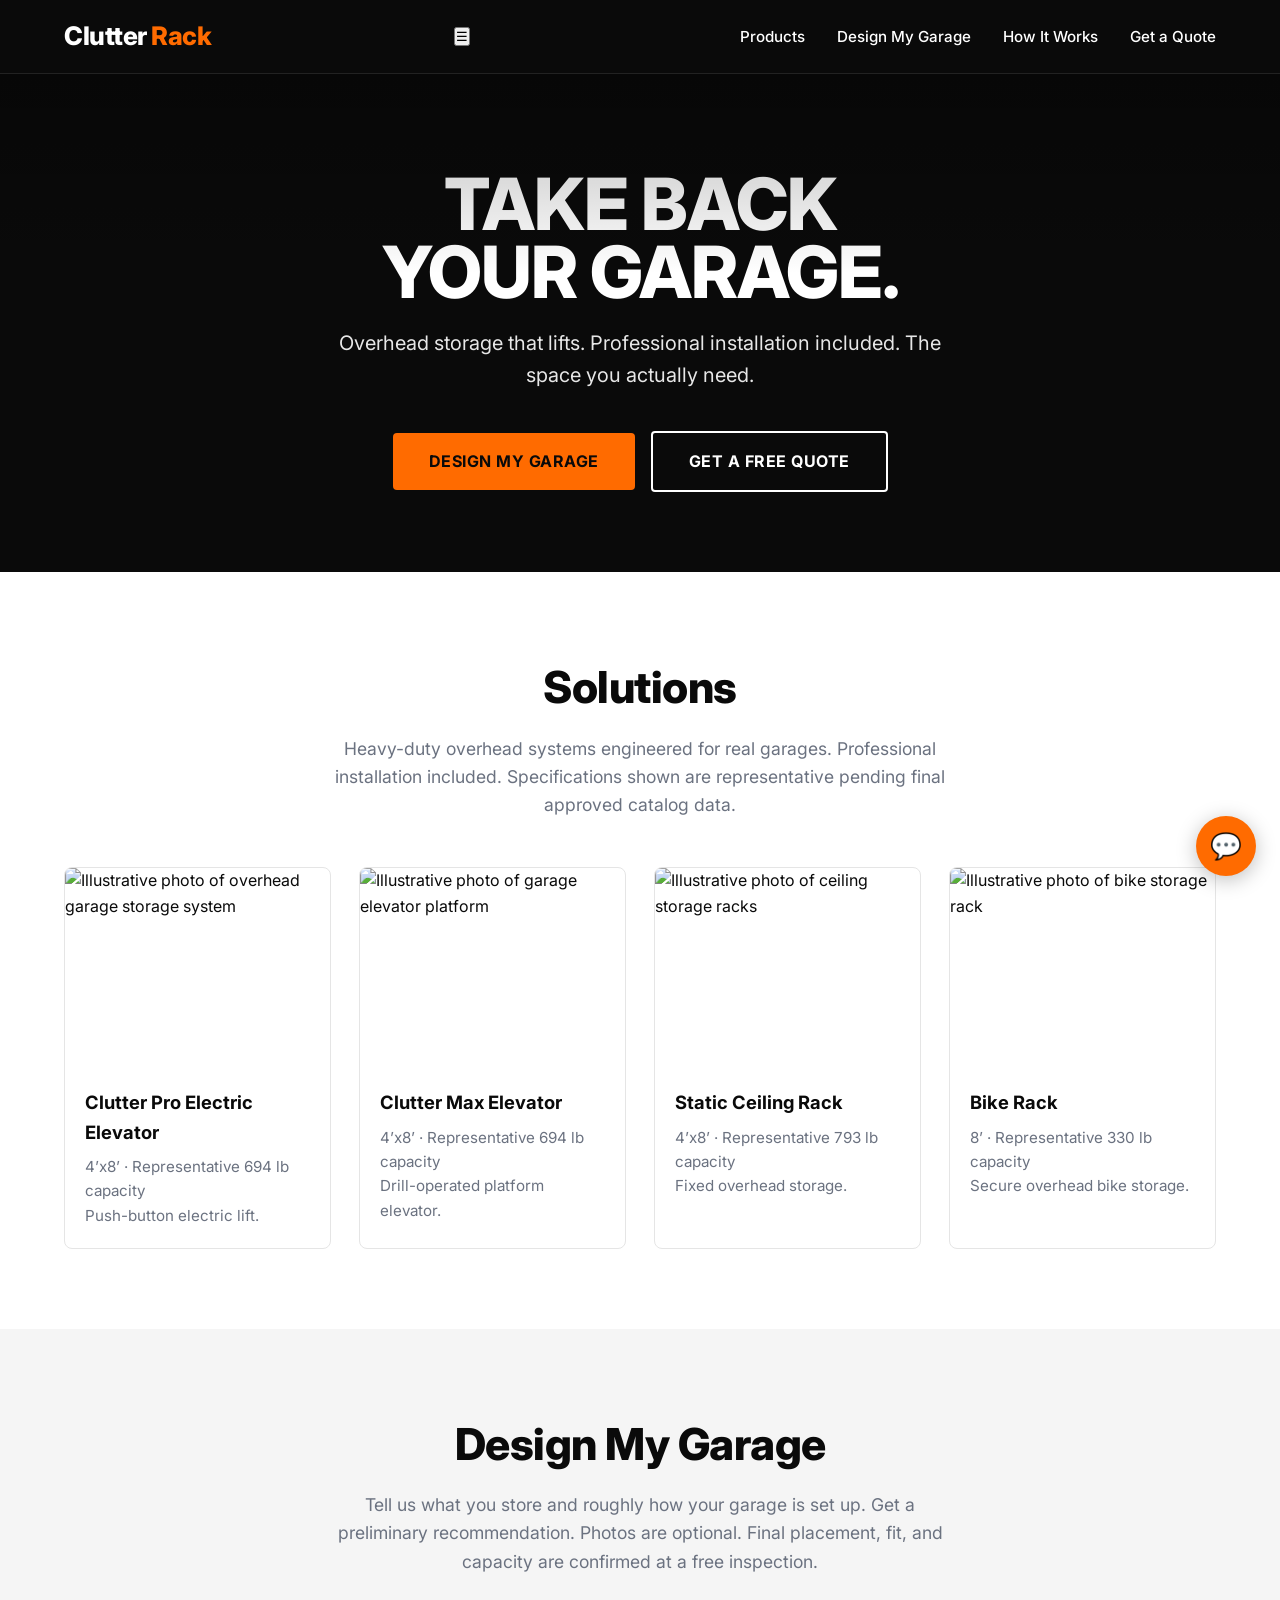
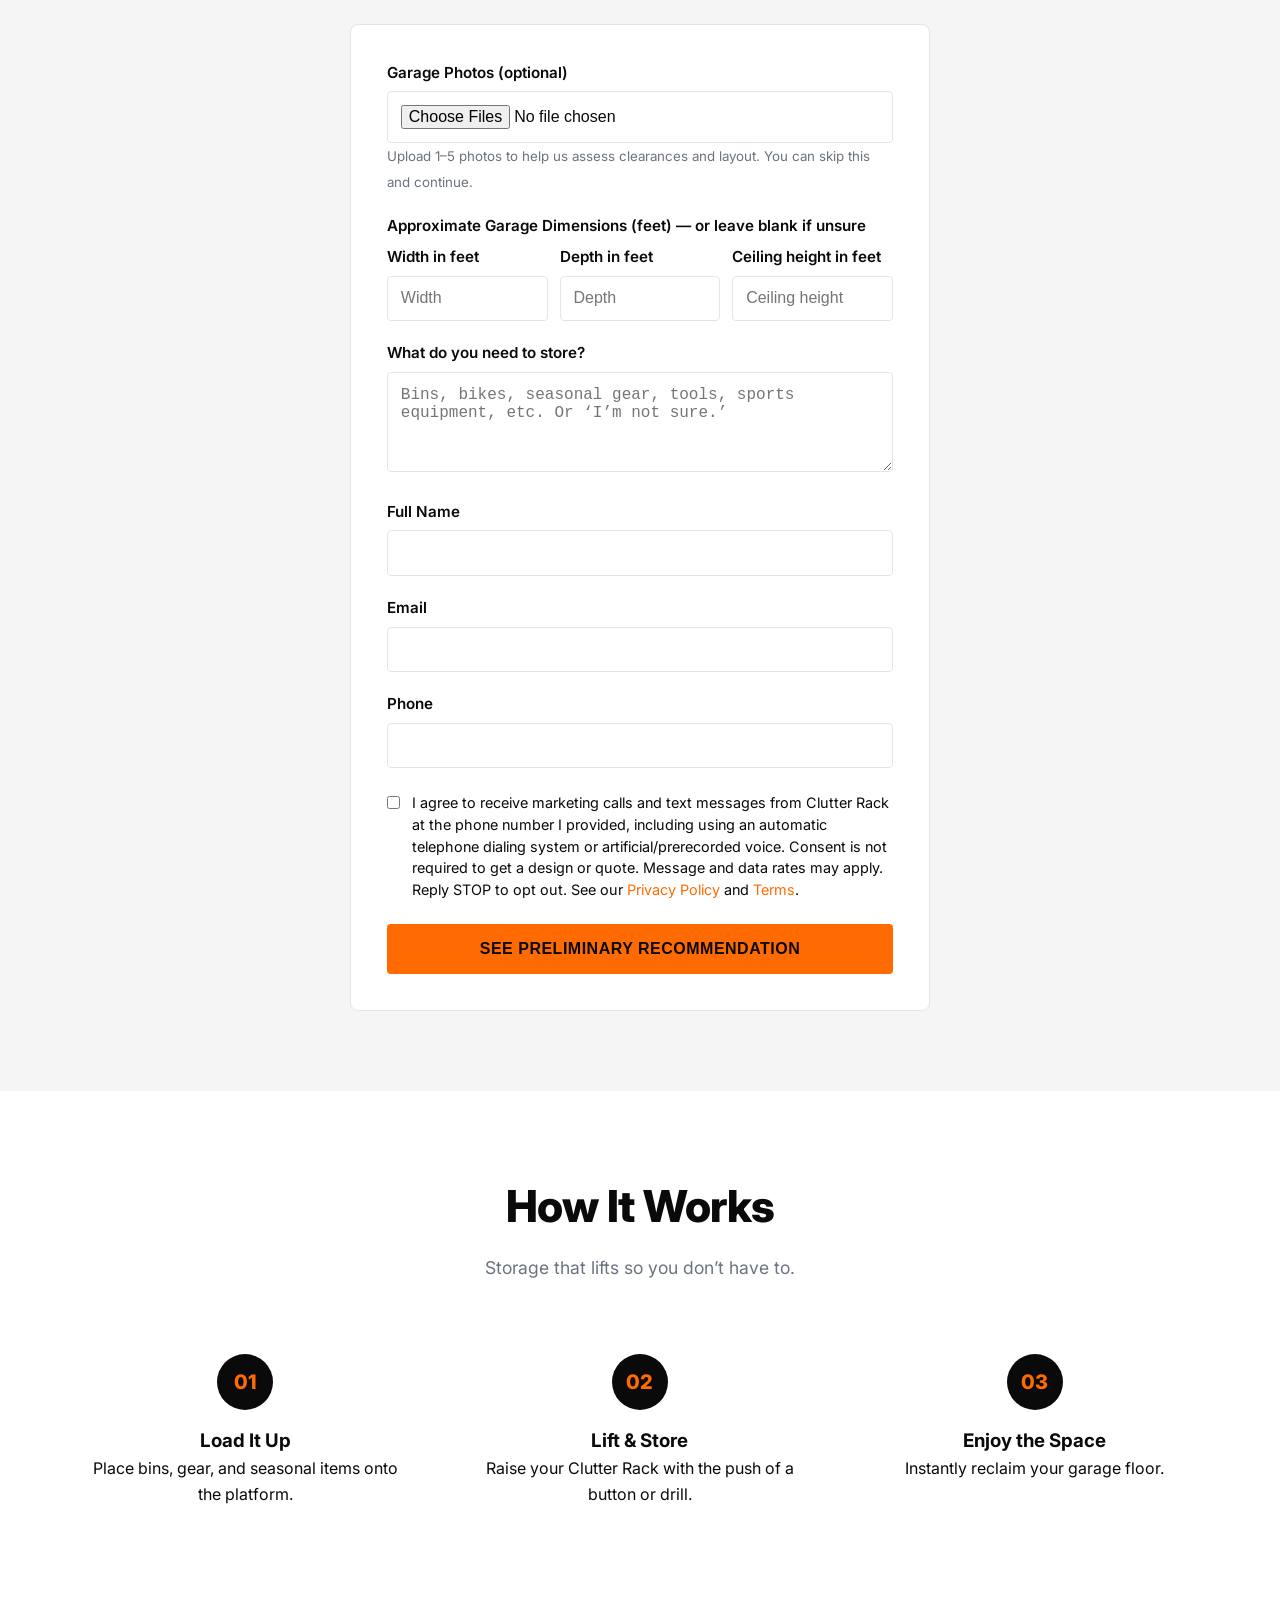
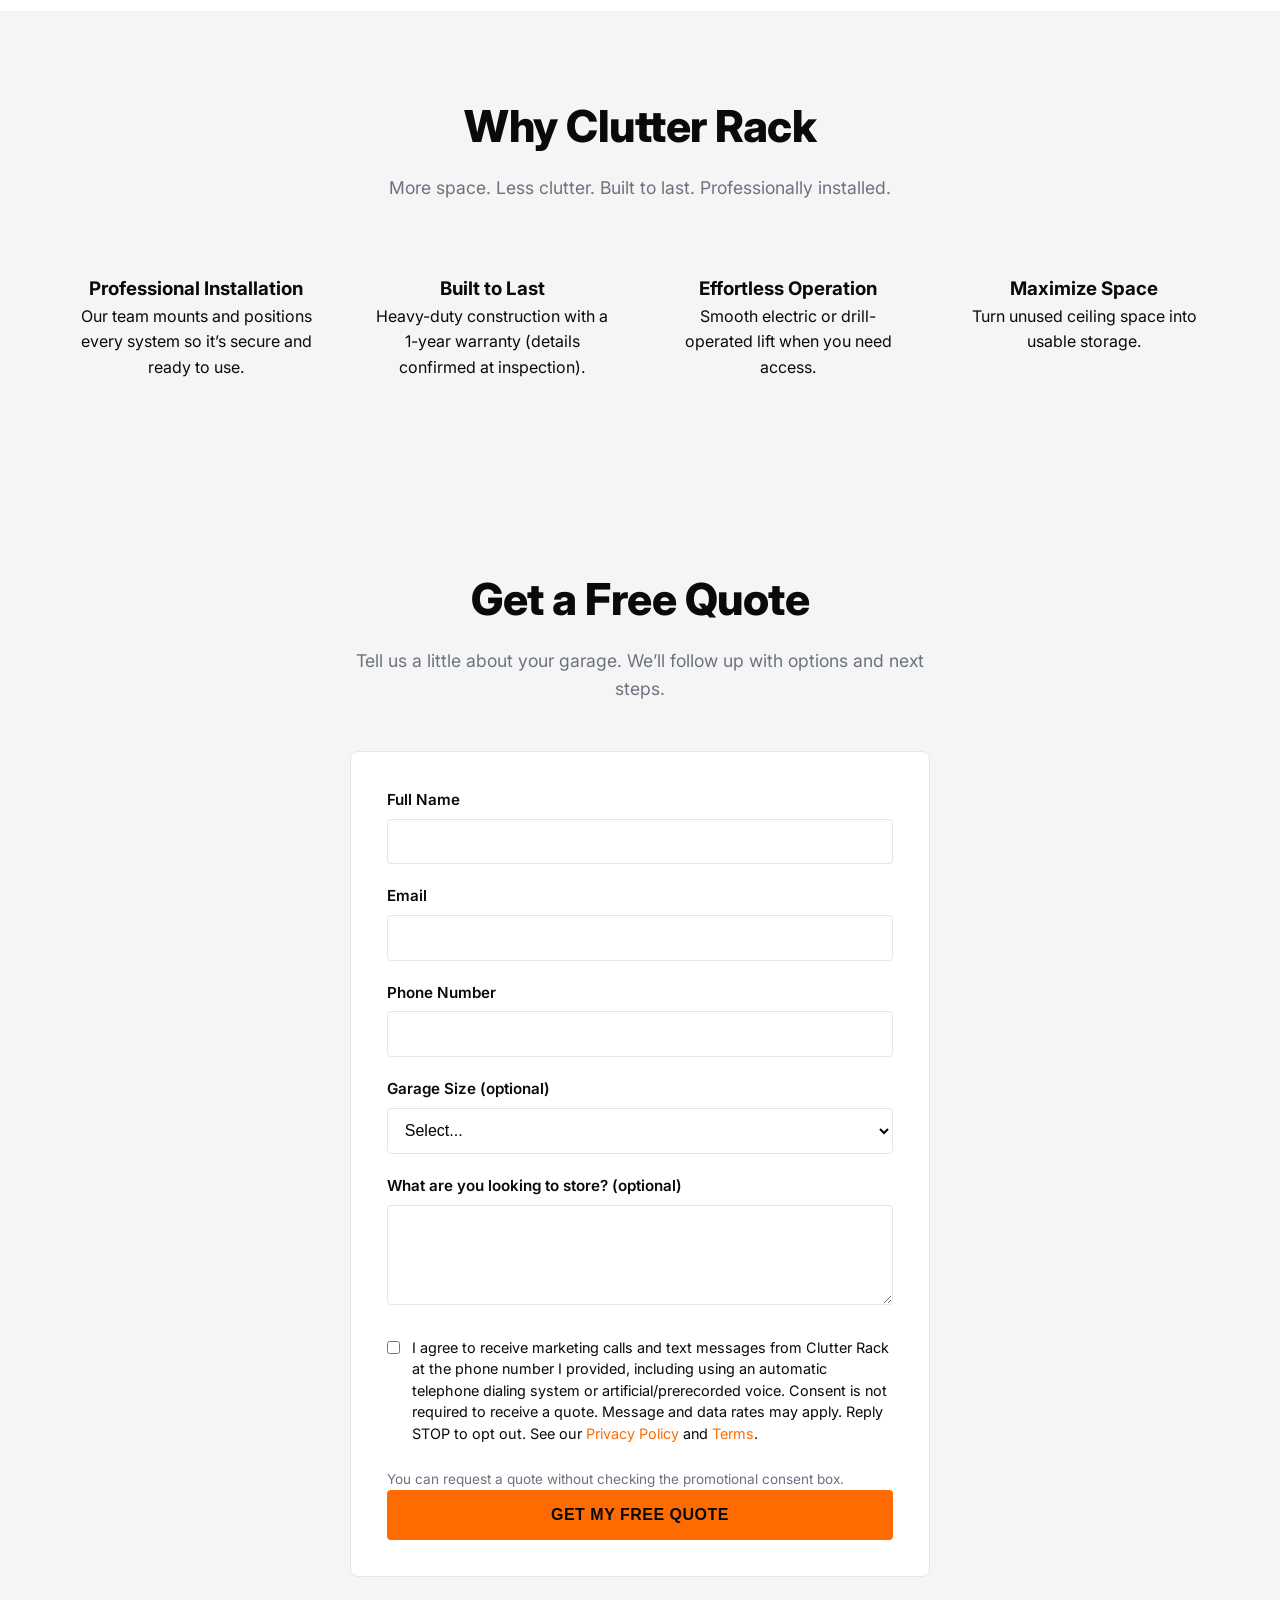
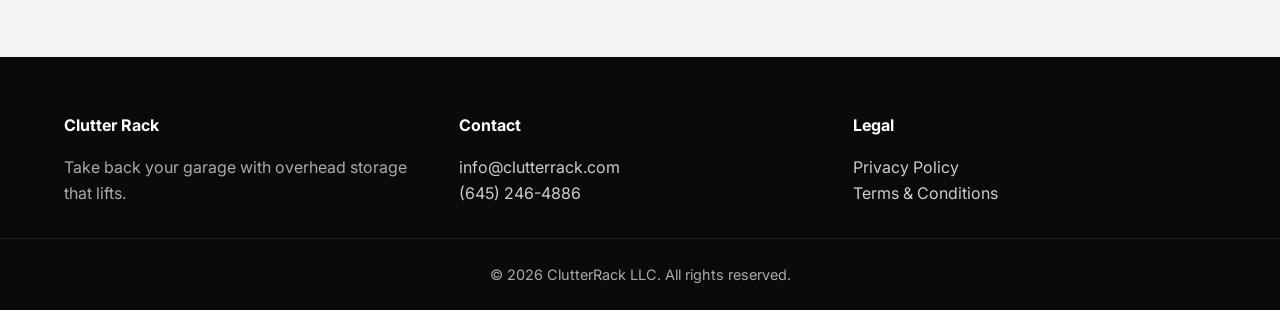
==== commit 140f5563: "Fix base path links, make promotional consent optional, improve a11y labels, add mobile menu structu" ====
--- a/index.html
+++ b/index.html
@@ -4,7 +4,7 @@
   <meta charset="UTF-8">
   <meta name="viewport" content="width=device-width, initial-scale=1.0">
   <title>Clutter Rack | Take Back Your Garage</title>
-  <meta name="description" content="Premium overhead garage storage systems. Design your garage, get AI-powered recommendations, and schedule a free inspection. Professional installation included.">
+  <meta name="description" content="Premium professionally installed overhead garage storage. Design your garage, compare systems, and schedule a free inspection.">
   <link rel="stylesheet" href="styles.css">
   <link rel="preconnect" href="https://fonts.googleapis.com">
   <link href="https://fonts.googleapis.com/css2?family=Inter:wght@400;500;600;700;800&display=swap" rel="stylesheet">
@@ -12,8 +12,9 @@
 <body>
   <header>
     <div class="nav">
-      <a href="/" class="logo">Clutter <span>Rack</span></a>
-      <nav>
+      <a href="index.html" class="logo">Clutter <span>Rack</span></a>
+      <button class="menu-toggle" aria-label="Open menu" aria-expanded="false">☰</button>
+      <nav id="main-nav">
         <a href="#products">Products</a>
         <a href="#design">Design My Garage</a>
         <a href="#how-it-works">How It Works</a>
@@ -27,80 +28,88 @@
       <h1>TAKE BACK<br>YOUR GARAGE.</h1>
       <p>Overhead storage that lifts. Professional installation included. The space you actually need.</p>
       <a href="#design" class="btn">Design My Garage</a>
-      <a href="#quote" class="btn btn-outline" style="margin-left:0.75rem;">Get a Quote</a>
+      <a href="#quote" class="btn btn-outline" style="margin-left:0.75rem;">Get a Free Quote</a>
     </div>
   </section>
 
   <section id="products" class="section">
     <div class="container">
       <h2>Solutions</h2>
-      <p class="section-sub">Heavy-duty overhead systems engineered for real garages. Professional installation included.</p>
+      <p class="section-sub">Heavy-duty overhead systems engineered for real garages. Professional installation included. Specifications shown are representative pending final approved catalog data.</p>
       <div class="products">
         <div class="product-card">
-          <img src="https://images.unsplash.com/photo-1558618666-fcd25c85cd64?w=600&h=400&fit=crop" alt="Clutter Pro Electric Elevator">
+          <img src="https://images.unsplash.com/photo-1558618666-fcd25c85cd64?w=600&h=400&fit=crop" alt="Illustrative photo of overhead garage storage system">
           <h3>Clutter Pro Electric Elevator</h3>
-          <p>4’x8’ · 694 lb capacity<br>Push-button electric lift.</p>
-        </div>
-        <div class="product-card">
-          <img src="https://images.unsplash.com/photo-1581094794329-c8112a89af12?w=600&h=400&fit=crop" alt="Clutter Max Elevator">
+          <p>4’x8’ · Representative 694 lb capacity<br>Push-button electric lift.</p>
+        </div>
+        <div class="product-card">
+          <img src="https://images.unsplash.com/photo-1581094794329-c8112a89af12?w=600&h=400&fit=crop" alt="Illustrative photo of garage elevator platform">
           <h3>Clutter Max Elevator</h3>
-          <p>4’x8’ · 694 lb capacity<br>Heavy-duty platform.</p>
-        </div>
-        <div class="product-card">
-          <img src="https://images.unsplash.com/photo-1503387762-592deb58ef4e?w=600&h=400&fit=crop" alt="Clutter Ceiling Racks">
-          <h3>Clutter Ceiling Racks</h3>
-          <p>4’x8’ · 793 lb capacity<br>Fixed overhead storage.</p>
-        </div>
-        <div class="product-card">
-          <img src="https://images.unsplash.com/photo-1485965120184-e220f721d03e?w=600&h=400&fit=crop" alt="Clutter Bike Rack">
-          <h3>Clutter Bike Rack</h3>
-          <p>8’ · 330 lb capacity<br>Secure overhead bike storage.</p>
-        </div>
-      </div>
-      <p class="section-sub" style="margin-top:2rem;font-size:0.9rem;">Product details and pricing will be served from Clutter Rack OS. Specifications shown are representative.</p>
+          <p>4’x8’ · Representative 694 lb capacity<br>Drill-operated platform elevator.</p>
+        </div>
+        <div class="product-card">
+          <img src="https://images.unsplash.com/photo-1503387762-592deb58ef4e?w=600&h=400&fit=crop" alt="Illustrative photo of ceiling storage racks">
+          <h3>Static Ceiling Rack</h3>
+          <p>4’x8’ · Representative 793 lb capacity<br>Fixed overhead storage.</p>
+        </div>
+        <div class="product-card">
+          <img src="https://images.unsplash.com/photo-1485965120184-e220f721d03e?w=600&h=400&fit=crop" alt="Illustrative photo of bike storage rack">
+          <h3>Bike Rack</h3>
+          <p>8’ · Representative 330 lb capacity<br>Secure overhead bike storage.</p>
+        </div>
+      </div>
     </div>
   </section>
 
   <section id="design" class="section" style="background:var(--light);">
     <div class="container">
       <h2>Design My Garage</h2>
-      <p class="section-sub">Upload photos of your garage, share dimensions and what you need to store. Get AI-powered product recommendations, conceptual visualizations, and an estimated installed price. Then schedule a free inspection. Everything flows into your lead in Clutter Rack OS. Final design and load capacity confirmed by our team.</p>
-      <form id="design-form" class="lead-form" enctype="multipart/form-data">
-        <div class="form-group">
-          <label>Garage Photos</label>
-          <input type="file" name="photos" accept="image/*" multiple>
-          <small style="color:var(--gray);">Upload 1–5 photos of your current garage (optional but recommended).</small>
-        </div>
-        <div class="form-group">
-          <label>Approximate Garage Dimensions (ft)</label>
+      <p class="section-sub">Tell us what you store and roughly how your garage is set up. Get a preliminary recommendation. Photos are optional. Final placement, fit, and capacity are confirmed at a free inspection.</p>
+      <form id="design-form" class="lead-form" enctype="multipart/form-data" novalidate>
+        <div class="form-group">
+          <label for="photos">Garage Photos (optional)</label>
+          <input type="file" id="photos" name="photos" accept="image/*" multiple aria-describedby="photos-help">
+          <small id="photos-help" style="color:var(--gray);">Upload 1–5 photos to help us assess clearances and layout. You can skip this and continue.</small>
+        </div>
+        <div class="form-group">
+          <label>Approximate Garage Dimensions (feet) — or leave blank if unsure</label>
           <div style="display:grid;grid-template-columns:1fr 1fr 1fr;gap:0.75rem;">
-            <input type="number" name="width" placeholder="Width" min="8" max="40">
-            <input type="number" name="depth" placeholder="Depth" min="10" max="50">
-            <input type="number" name="height" placeholder="Ceiling height" min="7" max="20">
+            <div>
+              <label for="width" class="sr-only">Width in feet</label>
+              <input type="number" id="width" name="width" placeholder="Width" min="8" max="40" aria-label="Width in feet">
+            </div>
+            <div>
+              <label for="depth" class="sr-only">Depth in feet</label>
+              <input type="number" id="depth" name="depth" placeholder="Depth" min="10" max="50" aria-label="Depth in feet">
+            </div>
+            <div>
+              <label for="height" class="sr-only">Ceiling height in feet</label>
+              <input type="number" id="height" name="height" placeholder="Ceiling height" min="7" max="20" aria-label="Ceiling height in feet">
+            </div>
           </div>
         </div>
         <div class="form-group">
           <label for="storage-needs">What do you need to store?</label>
-          <textarea name="storage_needs" placeholder="Bins, bikes, seasonal gear, tools, sports equipment, etc."></textarea>
-        </div>
-        <div class="form-group">
-          <label for="design-name">Full Name *</label>
-          <input type="text" name="name" required>
-        </div>
-        <div class="form-group">
-          <label for="design-email">Email *</label>
-          <input type="email" name="email" required>
-        </div>
-        <div class="form-group">
-          <label for="design-phone">Phone *</label>
-          <input type="tel" name="phone" required>
+          <textarea id="storage-needs" name="storage_needs" placeholder="Bins, bikes, seasonal gear, tools, sports equipment, etc. Or ‘I’m not sure.’"></textarea>
+        </div>
+        <div class="form-group">
+          <label for="design-name">Full Name</label>
+          <input type="text" id="design-name" name="name">
+        </div>
+        <div class="form-group">
+          <label for="design-email">Email</label>
+          <input type="email" id="design-email" name="email">
+        </div>
+        <div class="form-group">
+          <label for="design-phone">Phone</label>
+          <input type="tel" id="design-phone" name="phone">
         </div>
         <div class="consent">
-          <input type="checkbox" id="design-tcpa" name="tcpa_consent" required>
-          <label for="design-tcpa">By checking this box, I agree to receive marketing calls and text messages from Clutter Rack at the phone number I provided, including calls and texts made using an automatic telephone dialing system or an artificial or prerecorded voice. Consent is not a condition of purchasing any goods or services. Message and data rates may apply. Reply STOP to opt out. See our <a href="privacy.html" target="_blank">Privacy Policy</a> and <a href="terms.html" target="_blank">Terms</a>.</label>
-        </div>
-        <button type="submit" class="btn" style="width:100%;">Get My Design & Estimate</button>
-        <div id="design-message"></div>
+          <input type="checkbox" id="design-tcpa" name="tcpa_consent">
+          <label for="design-tcpa">I agree to receive marketing calls and text messages from Clutter Rack at the phone number I provided, including using an automatic telephone dialing system or artificial/prerecorded voice. Consent is not required to get a design or quote. Message and data rates may apply. Reply STOP to opt out. See our <a href="privacy.html">Privacy Policy</a> and <a href="terms.html">Terms</a>.</label>
+        </div>
+        <button type="submit" class="btn" style="width:100%;">See Preliminary Recommendation</button>
+        <div id="design-message" role="status" aria-live="polite"></div>
       </form>
     </div>
   </section>
@@ -118,7 +127,7 @@
         <div class="step">
           <div class="step-num">02</div>
           <h3>Lift & Store</h3>
-          <p>Raise your Clutter Rack with the push of a button.</p>
+          <p>Raise your Clutter Rack with the push of a button or drill.</p>
         </div>
         <div class="step">
           <div class="step-num">03</div>
@@ -140,11 +149,11 @@
         </div>
         <div class="step">
           <h3>Built to Last</h3>
-          <p>Heavy-duty construction with a 1-year warranty.</p>
+          <p>Heavy-duty construction with a 1-year warranty (details confirmed at inspection).</p>
         </div>
         <div class="step">
           <h3>Effortless Operation</h3>
-          <p>Smooth electric or manual lift when you need access.</p>
+          <p>Smooth electric or drill-operated lift when you need access.</p>
         </div>
         <div class="step">
           <h3>Maximize Space</h3>
@@ -157,22 +166,22 @@
   <section id="quote" class="section form-section">
     <div class="container">
       <h2>Get a Free Quote</h2>
-      <p class="section-sub">Prefer a quick quote? Tell us about your garage. We’ll create a lead in Clutter Rack OS instantly.</p>
-      <form id="lead-form" class="lead-form">
-        <div class="form-group">
-          <label for="name">Full Name *</label>
-          <input type="text" id="name" name="name" required>
-        </div>
-        <div class="form-group">
-          <label for="email">Email *</label>
-          <input type="email" id="email" name="email" required>
-        </div>
-        <div class="form-group">
-          <label for="phone">Phone Number *</label>
-          <input type="tel" id="phone" name="phone" required>
-        </div>
-        <div class="form-group">
-          <label for="garage">Garage Size</label>
+      <p class="section-sub">Tell us a little about your garage. We’ll follow up with options and next steps.</p>
+      <form id="lead-form" class="lead-form" novalidate>
+        <div class="form-group">
+          <label for="name">Full Name</label>
+          <input type="text" id="name" name="name">
+        </div>
+        <div class="form-group">
+          <label for="email">Email</label>
+          <input type="email" id="email" name="email">
+        </div>
+        <div class="form-group">
+          <label for="phone">Phone Number</label>
+          <input type="tel" id="phone" name="phone">
+        </div>
+        <div class="form-group">
+          <label for="garage">Garage Size (optional)</label>
           <select id="garage" name="garage_type">
             <option value="">Select...</option>
             <option>1-car garage</option>
@@ -182,16 +191,16 @@
           </select>
         </div>
         <div class="form-group">
-          <label for="message">What are you looking to store?</label>
+          <label for="message">What are you looking to store? (optional)</label>
           <textarea id="message" name="message"></textarea>
         </div>
         <div class="consent">
-          <input type="checkbox" id="tcpa-consent" name="tcpa_consent" required>
-          <label for="tcpa-consent">By checking this box, I agree to receive marketing calls and text messages from Clutter Rack at the phone number I provided, including calls and texts made using an automatic telephone dialing system or an artificial or prerecorded voice. Consent is not a condition of purchasing any goods or services. Message and data rates may apply. Reply STOP to opt out. See our <a href="privacy.html" target="_blank">Privacy Policy</a> and <a href="terms.html" target="_blank">Terms</a>.</label>
-        </div>
-        <p class="form-note">Consent is not required to receive a quote.</p>
+          <input type="checkbox" id="tcpa-consent" name="tcpa_consent">
+          <label for="tcpa-consent">I agree to receive marketing calls and text messages from Clutter Rack at the phone number I provided, including using an automatic telephone dialing system or artificial/prerecorded voice. Consent is not required to receive a quote. Message and data rates may apply. Reply STOP to opt out. See our <a href="privacy.html">Privacy Policy</a> and <a href="terms.html">Terms</a>.</label>
+        </div>
+        <p class="form-note">You can request a quote without checking the promotional consent box.</p>
         <button type="submit" class="btn" style="width:100%;">Get My Free Quote</button>
-        <div id="form-message"></div>
+        <div id="form-message" role="status" aria-live="polite"></div>
       </form>
     </div>
   </section>
@@ -217,17 +226,17 @@
   </footer>
 
   <div class="chat-widget">
-    <button class="chat-btn" id="chat-toggle">💬</button>
-    <div class="chat-window" id="chat-window">
+    <button class="chat-btn" id="chat-toggle" aria-label="Open chat" aria-expanded="false">💬</button>
+    <div class="chat-window" id="chat-window" role="dialog" aria-label="Chat with Clutter Rack">
       <div class="chat-header">
         Chat with Clutter Rack
-        <span id="chat-close" style="cursor:pointer;">✕</span>
-      </div>
-      <div class="chat-messages" id="chat-messages">
+        <button id="chat-close" aria-label="Close chat" style="background:none;border:none;color:inherit;font-size:1.2rem;cursor:pointer;">✕</button>
+      </div>
+      <div class="chat-messages" id="chat-messages" role="log" aria-live="polite">
         <p><strong>Clutter Rack:</strong> Hi! How can we help you take back your garage today?</p>
       </div>
       <div class="chat-input-area">
-        <input type="text" id="chat-input" placeholder="Type your message...">
+        <input type="text" id="chat-input" placeholder="Type your message..." aria-label="Chat message">
       </div>
     </div>
   </div>
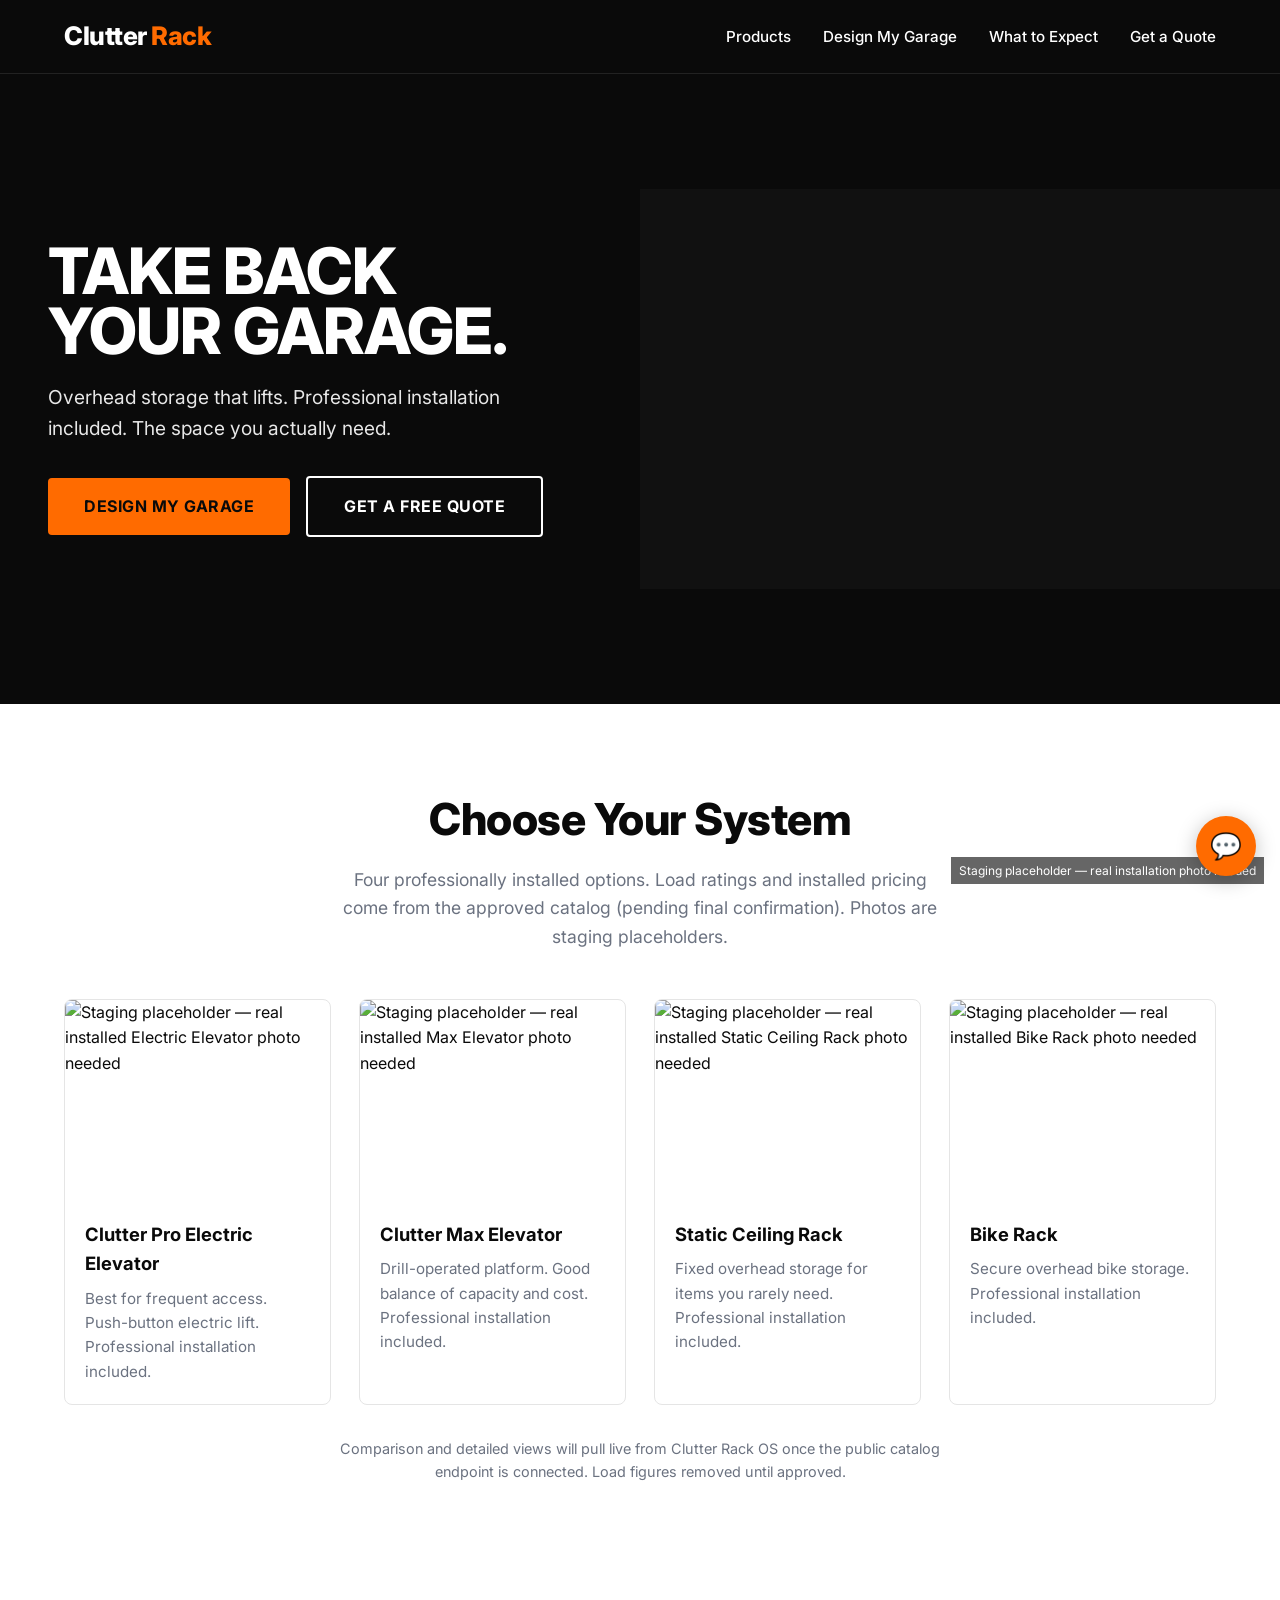
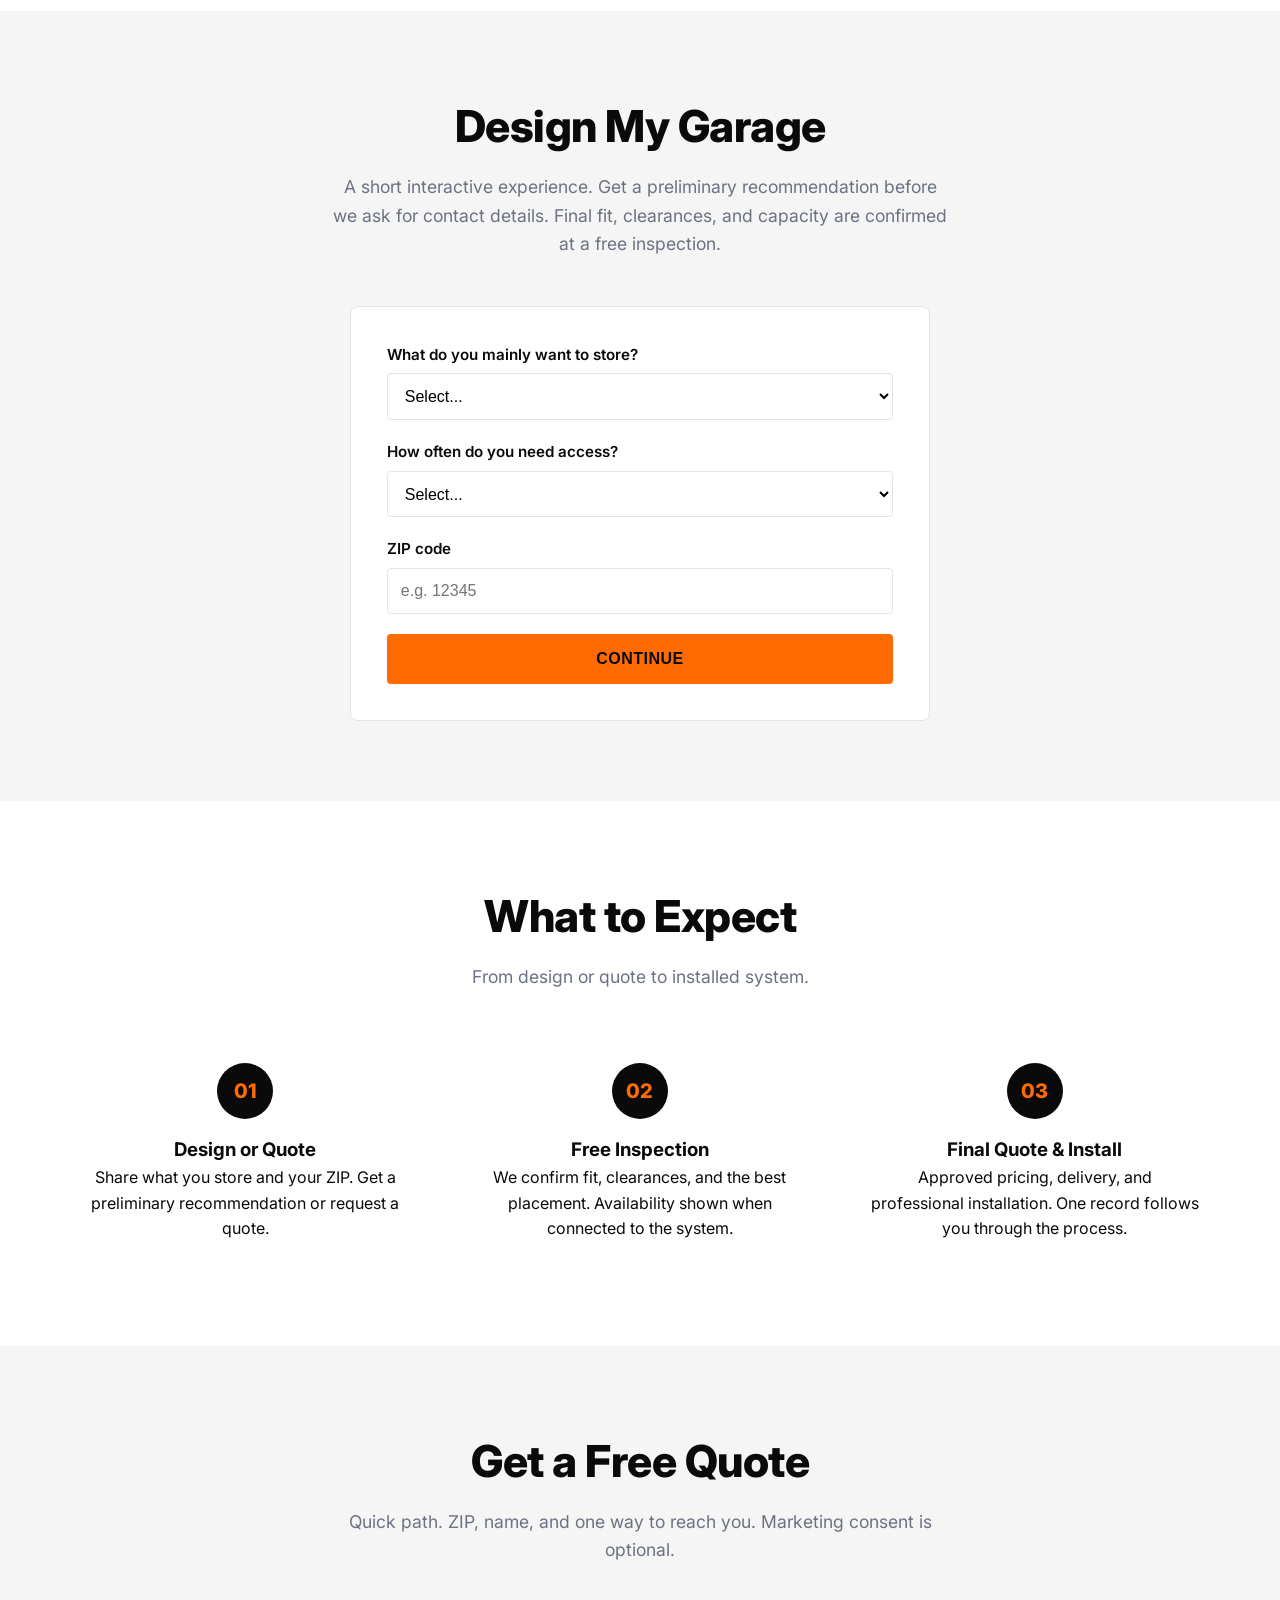
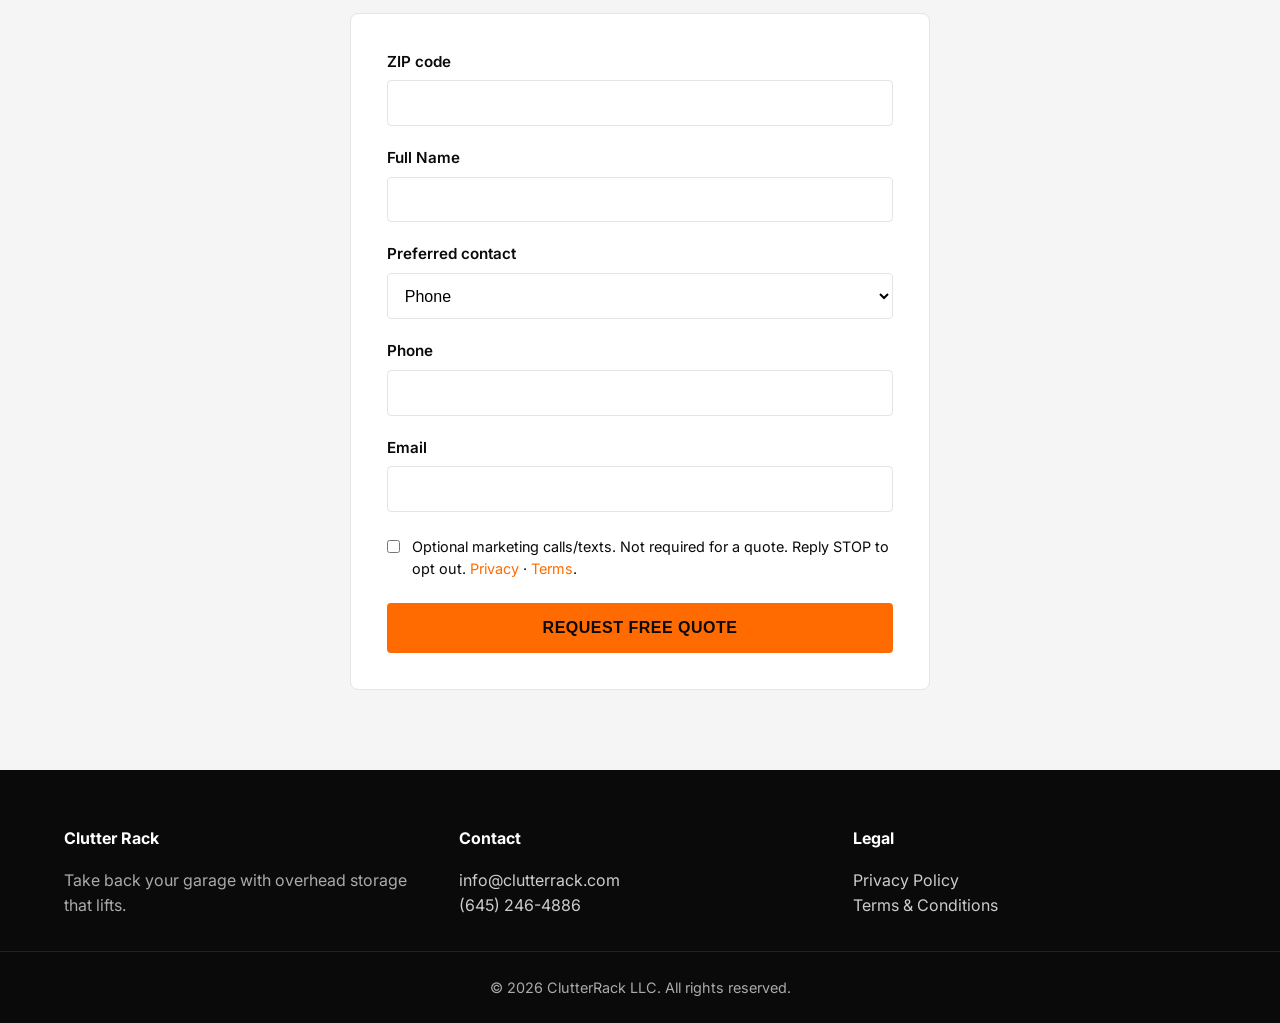
==== commit cf28ed8a: "Add split hero, product comparison notes, multi-step Design My Garage, and customer journey section" ====
--- a/index.html
+++ b/index.html
@@ -17,147 +17,164 @@
       <nav id="main-nav">
         <a href="#products">Products</a>
         <a href="#design">Design My Garage</a>
-        <a href="#how-it-works">How It Works</a>
+        <a href="#journey">What to Expect</a>
         <a href="#quote">Get a Quote</a>
       </nav>
     </div>
   </header>
 
   <section class="hero">
-    <div class="container">
-      <h1>TAKE BACK<br>YOUR GARAGE.</h1>
-      <p>Overhead storage that lifts. Professional installation included. The space you actually need.</p>
-      <a href="#design" class="btn">Design My Garage</a>
-      <a href="#quote" class="btn btn-outline" style="margin-left:0.75rem;">Get a Free Quote</a>
+    <div class="hero-inner">
+      <div class="hero-content">
+        <h1>TAKE BACK<br>YOUR GARAGE.</h1>
+        <p>Overhead storage that lifts. Professional installation included. The space you actually need.</p>
+        <a href="#design" class="btn">Design My Garage</a>
+        <a href="#quote" class="btn btn-outline" style="margin-left:0.75rem;">Get a Free Quote</a>
+      </div>
+      <div class="hero-image" role="img" aria-label="Staging placeholder for real Clutter Rack installation photo"></div>
     </div>
   </section>
 
   <section id="products" class="section">
     <div class="container">
-      <h2>Solutions</h2>
-      <p class="section-sub">Heavy-duty overhead systems engineered for real garages. Professional installation included. Specifications shown are representative pending final approved catalog data.</p>
+      <h2>Choose Your System</h2>
+      <p class="section-sub">Four professionally installed options. Load ratings and installed pricing come from the approved catalog (pending final confirmation). Photos are staging placeholders.</p>
       <div class="products">
         <div class="product-card">
-          <img src="https://images.unsplash.com/photo-1558618666-fcd25c85cd64?w=600&h=400&fit=crop" alt="Illustrative photo of overhead garage storage system">
+          <img src="https://images.unsplash.com/photo-1558618666-fcd25c85cd64?w=600&h=400&fit=crop" alt="Staging placeholder — real installed Electric Elevator photo needed">
           <h3>Clutter Pro Electric Elevator</h3>
-          <p>4’x8’ · Representative 694 lb capacity<br>Push-button electric lift.</p>
-        </div>
-        <div class="product-card">
-          <img src="https://images.unsplash.com/photo-1581094794329-c8112a89af12?w=600&h=400&fit=crop" alt="Illustrative photo of garage elevator platform">
+          <p>Best for frequent access. Push-button electric lift. Professional installation included.</p>
+        </div>
+        <div class="product-card">
+          <img src="https://images.unsplash.com/photo-1581094794329-c8112a89af12?w=600&h=400&fit=crop" alt="Staging placeholder — real installed Max Elevator photo needed">
           <h3>Clutter Max Elevator</h3>
-          <p>4’x8’ · Representative 694 lb capacity<br>Drill-operated platform elevator.</p>
-        </div>
-        <div class="product-card">
-          <img src="https://images.unsplash.com/photo-1503387762-592deb58ef4e?w=600&h=400&fit=crop" alt="Illustrative photo of ceiling storage racks">
+          <p>Drill-operated platform. Good balance of capacity and cost. Professional installation included.</p>
+        </div>
+        <div class="product-card">
+          <img src="https://images.unsplash.com/photo-1503387762-592deb58ef4e?w=600&h=400&fit=crop" alt="Staging placeholder — real installed Static Ceiling Rack photo needed">
           <h3>Static Ceiling Rack</h3>
-          <p>4’x8’ · Representative 793 lb capacity<br>Fixed overhead storage.</p>
-        </div>
-        <div class="product-card">
-          <img src="https://images.unsplash.com/photo-1485965120184-e220f721d03e?w=600&h=400&fit=crop" alt="Illustrative photo of bike storage rack">
+          <p>Fixed overhead storage for items you rarely need. Professional installation included.</p>
+        </div>
+        <div class="product-card">
+          <img src="https://images.unsplash.com/photo-1485965120184-e220f721d03e?w=600&h=400&fit=crop" alt="Staging placeholder — real installed Bike Rack photo needed">
           <h3>Bike Rack</h3>
-          <p>8’ · Representative 330 lb capacity<br>Secure overhead bike storage.</p>
-        </div>
-      </div>
+          <p>Secure overhead bike storage. Professional installation included.</p>
+        </div>
+      </div>
+      <p class="section-sub" style="margin-top:2rem;font-size:0.9rem;">Comparison and detailed views will pull live from Clutter Rack OS once the public catalog endpoint is connected. Load figures removed until approved.</p>
     </div>
   </section>
 
   <section id="design" class="section" style="background:var(--light);">
     <div class="container">
       <h2>Design My Garage</h2>
-      <p class="section-sub">Tell us what you store and roughly how your garage is set up. Get a preliminary recommendation. Photos are optional. Final placement, fit, and capacity are confirmed at a free inspection.</p>
-      <form id="design-form" class="lead-form" enctype="multipart/form-data" novalidate>
-        <div class="form-group">
-          <label for="photos">Garage Photos (optional)</label>
-          <input type="file" id="photos" name="photos" accept="image/*" multiple aria-describedby="photos-help">
-          <small id="photos-help" style="color:var(--gray);">Upload 1–5 photos to help us assess clearances and layout. You can skip this and continue.</small>
-        </div>
-        <div class="form-group">
-          <label>Approximate Garage Dimensions (feet) — or leave blank if unsure</label>
-          <div style="display:grid;grid-template-columns:1fr 1fr 1fr;gap:0.75rem;">
-            <div>
-              <label for="width" class="sr-only">Width in feet</label>
-              <input type="number" id="width" name="width" placeholder="Width" min="8" max="40" aria-label="Width in feet">
-            </div>
-            <div>
-              <label for="depth" class="sr-only">Depth in feet</label>
-              <input type="number" id="depth" name="depth" placeholder="Depth" min="10" max="50" aria-label="Depth in feet">
-            </div>
-            <div>
-              <label for="height" class="sr-only">Ceiling height in feet</label>
-              <input type="number" id="height" name="height" placeholder="Ceiling height" min="7" max="20" aria-label="Ceiling height in feet">
-            </div>
-          </div>
-        </div>
-        <div class="form-group">
-          <label for="storage-needs">What do you need to store?</label>
-          <textarea id="storage-needs" name="storage_needs" placeholder="Bins, bikes, seasonal gear, tools, sports equipment, etc. Or ‘I’m not sure.’"></textarea>
-        </div>
-        <div class="form-group">
-          <label for="design-name">Full Name</label>
-          <input type="text" id="design-name" name="name">
-        </div>
-        <div class="form-group">
-          <label for="design-email">Email</label>
-          <input type="email" id="design-email" name="email">
-        </div>
-        <div class="form-group">
-          <label for="design-phone">Phone</label>
-          <input type="tel" id="design-phone" name="phone">
-        </div>
-        <div class="consent">
-          <input type="checkbox" id="design-tcpa" name="tcpa_consent">
-          <label for="design-tcpa">I agree to receive marketing calls and text messages from Clutter Rack at the phone number I provided, including using an automatic telephone dialing system or artificial/prerecorded voice. Consent is not required to get a design or quote. Message and data rates may apply. Reply STOP to opt out. See our <a href="privacy.html">Privacy Policy</a> and <a href="terms.html">Terms</a>.</label>
-        </div>
-        <button type="submit" class="btn" style="width:100%;">See Preliminary Recommendation</button>
-        <div id="design-message" role="status" aria-live="polite"></div>
-      </form>
-    </div>
-  </section>
-
-  <section id="how-it-works" class="section">
-    <div class="container">
-      <h2>How It Works</h2>
-      <p class="section-sub">Storage that lifts so you don’t have to.</p>
+      <p class="section-sub">A short interactive experience. Get a preliminary recommendation before we ask for contact details. Final fit, clearances, and capacity are confirmed at a free inspection.</p>
+      <div class="lead-form">
+        <div class="design-step active" id="step-1">
+          <div class="form-group">
+            <label for="storage-goal">What do you mainly want to store?</label>
+            <select id="storage-goal" name="storage_goal">
+              <option value="">Select...</option>
+              <option>Bins and seasonal items</option>
+              <option>Bikes</option>
+              <option>Tools and equipment</option>
+              <option>Sports gear</option>
+              <option>I'm not sure</option>
+            </select>
+          </div>
+          <div class="form-group">
+            <label for="access-freq">How often do you need access?</label>
+            <select id="access-freq" name="access_freq">
+              <option value="">Select...</option>
+              <option>Frequently (weekly)</option>
+              <option>Occasionally (monthly)</option>
+              <option>Rarely (seasonal)</option>
+              <option>I'm not sure</option>
+            </select>
+          </div>
+          <div class="form-group">
+            <label for="zip">ZIP code</label>
+            <input type="text" id="zip" name="zip" placeholder="e.g. 12345" maxlength="10">
+          </div>
+          <button type="button" class="btn" id="to-step-2" style="width:100%;">Continue</button>
+        </div>
+        <div class="design-step" id="step-2">
+          <div class="form-group">
+            <label>Approximate dimensions (feet) — or skip if unsure</label>
+            <div style="display:grid;grid-template-columns:1fr 1fr 1fr;gap:0.75rem;">
+              <input type="number" id="width" name="width" placeholder="Width" aria-label="Width in feet">
+              <input type="number" id="depth" name="depth" placeholder="Depth" aria-label="Depth in feet">
+              <input type="number" id="height" name="height" placeholder="Ceiling height" aria-label="Ceiling height in feet">
+            </div>
+          </div>
+          <div class="form-group">
+            <label for="photos">Optional photos (helps with clearances)</label>
+            <input type="file" id="photos" name="photos" accept="image/*" multiple>
+          </div>
+          <button type="button" class="btn" id="to-recommendation" style="width:100%;">See Recommendation</button>
+        </div>
+        <div class="design-step" id="step-recommendation">
+          <div class="recommendation">
+            <h3>Recommended: Clutter Pro Electric Elevator</h3>
+            <p>Best for frequent access to bins and seasonal items. Professional installation included. Final placement confirmed at inspection.</p>
+            <p><strong>Alternative:</strong> Clutter Max Elevator — similar capacity with drill operation if you prefer lower ongoing power use.</p>
+            <p style="font-size:0.9rem;color:var(--gray);">Concept visualization (when available) would appear here labeled “Concept preview.” Staging uses catalog rules only.</p>
+          </div>
+          <button type="button" class="btn" id="to-contact" style="width:100%;">Save Plan or Request Free Inspection</button>
+        </div>
+        <div class="design-step" id="step-contact">
+          <form id="design-form" novalidate>
+            <div class="form-group">
+              <label for="design-name">Name</label>
+              <input type="text" id="design-name" name="name">
+            </div>
+            <div class="form-group">
+              <label for="preferred-contact">Preferred contact method</label>
+              <select id="preferred-contact" name="preferred_contact">
+                <option>Phone</option>
+                <option>Email</option>
+                <option>Text</option>
+              </select>
+            </div>
+            <div class="form-group">
+              <label for="design-phone">Phone</label>
+              <input type="tel" id="design-phone" name="phone">
+            </div>
+            <div class="form-group">
+              <label for="design-email">Email</label>
+              <input type="email" id="design-email" name="email">
+            </div>
+            <div class="consent">
+              <input type="checkbox" id="design-tcpa" name="tcpa_consent">
+              <label for="design-tcpa">Optional: I agree to receive marketing calls and texts. Consent is not required. Reply STOP to opt out. <a href="privacy.html">Privacy</a> · <a href="terms.html">Terms</a>.</label>
+            </div>
+            <button type="submit" class="btn" style="width:100%;">Request Follow-up</button>
+            <div id="design-message" role="status" aria-live="polite"></div>
+          </form>
+        </div>
+      </div>
+    </div>
+  </section>
+
+  <section id="journey" class="section">
+    <div class="container">
+      <h2>What to Expect</h2>
+      <p class="section-sub">From design or quote to installed system.</p>
       <div class="steps">
         <div class="step">
           <div class="step-num">01</div>
-          <h3>Load It Up</h3>
-          <p>Place bins, gear, and seasonal items onto the platform.</p>
+          <h3>Design or Quote</h3>
+          <p>Share what you store and your ZIP. Get a preliminary recommendation or request a quote.</p>
         </div>
         <div class="step">
           <div class="step-num">02</div>
-          <h3>Lift & Store</h3>
-          <p>Raise your Clutter Rack with the push of a button or drill.</p>
+          <h3>Free Inspection</h3>
+          <p>We confirm fit, clearances, and the best placement. Availability shown when connected to the system.</p>
         </div>
         <div class="step">
           <div class="step-num">03</div>
-          <h3>Enjoy the Space</h3>
-          <p>Instantly reclaim your garage floor.</p>
-        </div>
-      </div>
-    </div>
-  </section>
-
-  <section class="section" style="background:var(--light);">
-    <div class="container">
-      <h2>Why Clutter Rack</h2>
-      <p class="section-sub">More space. Less clutter. Built to last. Professionally installed.</p>
-      <div class="steps">
-        <div class="step">
-          <h3>Professional Installation</h3>
-          <p>Our team mounts and positions every system so it’s secure and ready to use.</p>
-        </div>
-        <div class="step">
-          <h3>Built to Last</h3>
-          <p>Heavy-duty construction with a 1-year warranty (details confirmed at inspection).</p>
-        </div>
-        <div class="step">
-          <h3>Effortless Operation</h3>
-          <p>Smooth electric or drill-operated lift when you need access.</p>
-        </div>
-        <div class="step">
-          <h3>Maximize Space</h3>
-          <p>Turn unused ceiling space into usable storage.</p>
+          <h3>Final Quote & Install</h3>
+          <p>Approved pricing, delivery, and professional installation. One record follows you through the process.</p>
         </div>
       </div>
     </div>
@@ -166,40 +183,36 @@
   <section id="quote" class="section form-section">
     <div class="container">
       <h2>Get a Free Quote</h2>
-      <p class="section-sub">Tell us a little about your garage. We’ll follow up with options and next steps.</p>
+      <p class="section-sub">Quick path. ZIP, name, and one way to reach you. Marketing consent is optional.</p>
       <form id="lead-form" class="lead-form" novalidate>
         <div class="form-group">
+          <label for="quote-zip">ZIP code</label>
+          <input type="text" id="quote-zip" name="zip" required>
+        </div>
+        <div class="form-group">
           <label for="name">Full Name</label>
-          <input type="text" id="name" name="name">
+          <input type="text" id="name" name="name" required>
+        </div>
+        <div class="form-group">
+          <label for="preferred">Preferred contact</label>
+          <select id="preferred" name="preferred_contact">
+            <option>Phone</option>
+            <option>Email</option>
+          </select>
+        </div>
+        <div class="form-group">
+          <label for="phone">Phone</label>
+          <input type="tel" id="phone" name="phone">
         </div>
         <div class="form-group">
           <label for="email">Email</label>
           <input type="email" id="email" name="email">
         </div>
-        <div class="form-group">
-          <label for="phone">Phone Number</label>
-          <input type="tel" id="phone" name="phone">
-        </div>
-        <div class="form-group">
-          <label for="garage">Garage Size (optional)</label>
-          <select id="garage" name="garage_type">
-            <option value="">Select...</option>
-            <option>1-car garage</option>
-            <option>2-car garage</option>
-            <option>3+ car garage</option>
-            <option>Not sure / Need consultation</option>
-          </select>
-        </div>
-        <div class="form-group">
-          <label for="message">What are you looking to store? (optional)</label>
-          <textarea id="message" name="message"></textarea>
-        </div>
         <div class="consent">
           <input type="checkbox" id="tcpa-consent" name="tcpa_consent">
-          <label for="tcpa-consent">I agree to receive marketing calls and text messages from Clutter Rack at the phone number I provided, including using an automatic telephone dialing system or artificial/prerecorded voice. Consent is not required to receive a quote. Message and data rates may apply. Reply STOP to opt out. See our <a href="privacy.html">Privacy Policy</a> and <a href="terms.html">Terms</a>.</label>
-        </div>
-        <p class="form-note">You can request a quote without checking the promotional consent box.</p>
-        <button type="submit" class="btn" style="width:100%;">Get My Free Quote</button>
+          <label for="tcpa-consent">Optional marketing calls/texts. Not required for a quote. Reply STOP to opt out. <a href="privacy.html">Privacy</a> · <a href="terms.html">Terms</a>.</label>
+        </div>
+        <button type="submit" class="btn" style="width:100%;">Request Free Quote</button>
         <div id="form-message" role="status" aria-live="polite"></div>
       </form>
     </div>
--- a/styles.css
+++ b/styles.css
@@ -15,21 +15,28 @@
 a { color: inherit; text-decoration: none; }
 img { max-width: 100%; height: auto; display: block; }
 
+.sr-only { position: absolute; width: 1px; height: 1px; padding: 0; margin: -1px; overflow: hidden; clip: rect(0,0,0,0); white-space: nowrap; border: 0; }
+
 header { background: var(--black); color: var(--white); padding: 1rem 0; position: sticky; top: 0; z-index: 1000; border-bottom: 1px solid #222; }
 .nav { max-width: 1200px; margin: 0 auto; display: flex; justify-content: space-between; align-items: center; padding: 0 1.5rem; }
 .logo { font-size: 1.6rem; font-weight: 800; letter-spacing: -0.5px; }
 .logo span { color: var(--orange); }
+.menu-toggle { display: none; background: none; border: none; color: var(--white); font-size: 1.5rem; cursor: pointer; }
 nav a { color: var(--white); margin-left: 1.75rem; font-weight: 500; font-size: 0.95rem; transition: color 0.2s; }
-nav a:hover { color: var(--orange); }
+nav a:hover, nav a:focus { color: var(--orange); outline: 2px solid var(--orange); outline-offset: 2px; }
 
-.hero { background: var(--black); color: var(--white); padding: 6rem 1.5rem 5rem; text-align: center; position: relative; overflow: hidden; }
-.hero::after { content: ''; position: absolute; inset: 0; background: linear-gradient(180deg, rgba(0,0,0,0.3), transparent 40%); pointer-events: none; }
-.hero h1 { font-size: clamp(2.8rem, 6vw, 4.5rem); font-weight: 800; line-height: 0.95; margin-bottom: 1.25rem; letter-spacing: -1px; }
-.hero p { font-size: 1.25rem; max-width: 640px; margin: 0 auto 2.5rem; opacity: 0.9; }
+.hero { background: var(--black); color: var(--white); padding: 0; }
+.hero-inner { display: grid; grid-template-columns: 1fr 1fr; min-height: 70vh; align-items: center; max-width: 1400px; margin: 0 auto; }
+.hero-content { padding: 4rem 3rem; }
+.hero h1 { font-size: clamp(2.8rem, 5vw, 4.2rem); font-weight: 800; line-height: 0.95; margin-bottom: 1.25rem; letter-spacing: -1px; }
+.hero p { font-size: 1.2rem; max-width: 480px; margin-bottom: 2rem; opacity: 0.9; }
+.hero-image { background: #111 url('https://images.unsplash.com/photo-1558618666-fcd25c85cd64?w=1200&h=800&fit=crop') center/cover; min-height: 400px; }
+.hero-image::after { content: 'Staging placeholder — real installation photo needed'; position: absolute; bottom: 1rem; right: 1rem; background: rgba(0,0,0,0.6); color: white; padding: 0.25rem 0.5rem; font-size: 0.75rem; }
+
 .btn { display: inline-block; background: var(--orange); color: var(--black); padding: 1rem 2.25rem; border-radius: 4px; font-weight: 700; font-size: 1rem; letter-spacing: 0.5px; border: none; cursor: pointer; transition: all 0.2s; text-transform: uppercase; }
-.btn:hover { background: var(--orange-dark); transform: translateY(-1px); }
+.btn:hover, .btn:focus { background: var(--orange-dark); transform: translateY(-1px); outline: 2px solid var(--orange); outline-offset: 2px; }
 .btn-outline { background: transparent; border: 2px solid var(--white); color: var(--white); }
-.btn-outline:hover { background: var(--white); color: var(--black); }
+.btn-outline:hover, .btn-outline:focus { background: var(--white); color: var(--black); }
 
 .container { max-width: 1200px; margin: 0 auto; padding: 0 1.5rem; }
 .section { padding: 5rem 0; }
@@ -52,33 +59,45 @@
 .form-group { margin-bottom: 1.25rem; }
 .form-group label { display: block; margin-bottom: 0.4rem; font-weight: 600; font-size: 0.95rem; }
 .form-group input, .form-group select, .form-group textarea { width: 100%; padding: 0.8rem; border: 1px solid var(--border); border-radius: 4px; font-size: 1rem; background: var(--white); }
+.form-group input:focus, .form-group select:focus, .form-group textarea:focus { outline: 2px solid var(--orange); outline-offset: 1px; }
 .form-group textarea { min-height: 100px; resize: vertical; }
 .consent { display: flex; align-items: flex-start; gap: 0.75rem; margin: 1.5rem 0; font-size: 0.9rem; line-height: 1.5; }
 .consent input { margin-top: 0.25rem; }
 .consent a { color: var(--orange); }
 .form-note { font-size: 0.85rem; color: var(--gray); margin-top: 0.5rem; }
-#form-message { margin-top: 1rem; padding: 0.75rem; border-radius: 4px; display: none; }
-#form-message.success { background: #e8f5e9; color: #1b5e20; display: block; }
-#form-message.error { background: #ffebee; color: #c62828; display: block; }
+#form-message, #design-message { margin-top: 1rem; padding: 0.75rem; border-radius: 4px; display: none; }
+#form-message.success, #design-message.success { background: #e8f5e9; color: #1b5e20; display: block; }
+#form-message.error, #design-message.error { background: #ffebee; color: #c62828; display: block; }
+
+.design-step { display: none; }
+.design-step.active { display: block; }
+.recommendation { background: #f9f9f9; padding: 1.5rem; border-radius: 8px; margin: 1.5rem 0; border-left: 4px solid var(--orange); }
 
 footer { background: var(--black); color: #aaa; padding: 3.5rem 0 1.5rem; }
 .footer-grid { display: grid; grid-template-columns: repeat(auto-fit, minmax(200px, 1fr)); gap: 2rem; max-width: 1200px; margin: 0 auto 2rem; padding: 0 1.5rem; }
 footer a { color: #ccc; }
-footer a:hover { color: var(--orange); }
+footer a:hover, footer a:focus { color: var(--orange); outline: 2px solid var(--orange); }
 footer h4 { color: var(--white); margin-bottom: 1rem; font-weight: 700; }
 .copyright { text-align: center; padding-top: 1.5rem; border-top: 1px solid #222; font-size: 0.9rem; }
 
 .chat-widget { position: fixed; bottom: 24px; right: 24px; z-index: 1001; }
 .chat-btn { background: var(--orange); color: var(--black); width: 60px; height: 60px; border-radius: 50%; border: none; font-size: 1.6rem; cursor: pointer; box-shadow: 0 4px 20px rgba(0,0,0,0.25); }
+.chat-btn:focus { outline: 2px solid var(--black); outline-offset: 2px; }
 .chat-window { display: none; position: absolute; bottom: 70px; right: 0; width: 340px; height: 440px; background: var(--white); border-radius: 8px; box-shadow: 0 12px 40px rgba(0,0,0,0.2); overflow: hidden; flex-direction: column; border: 1px solid var(--border); }
 .chat-window.open { display: flex; }
 .chat-header { background: var(--black); color: var(--white); padding: 1rem 1.25rem; font-weight: 700; display: flex; justify-content: space-between; align-items: center; }
 .chat-messages { flex: 1; padding: 1rem; overflow-y: auto; background: var(--light); }
 .chat-input-area { padding: 0.75rem; border-top: 1px solid var(--border); }
 .chat-input-area input { width: 100%; padding: 0.7rem 1rem; border: 1px solid var(--border); border-radius: 20px; }
+.chat-input-area input:focus { outline: 2px solid var(--orange); }
 
 @media (max-width: 768px) {
-  .hero { padding: 4rem 1.25rem; }
-  nav a { margin-left: 1rem; font-size: 0.85rem; }
+  .hero-inner { grid-template-columns: 1fr; }
+  .hero-content { padding: 3rem 1.5rem; text-align: center; }
+  .hero-image { min-height: 280px; }
+  .menu-toggle { display: block; }
+  nav { display: none; position: absolute; top: 100%; left: 0; right: 0; background: var(--black); flex-direction: column; padding: 1rem; }
+  nav.open { display: flex; }
+  nav a { margin: 0.75rem 0; display: block; }
   .chat-window { width: calc(100vw - 48px); right: -12px; }
 }
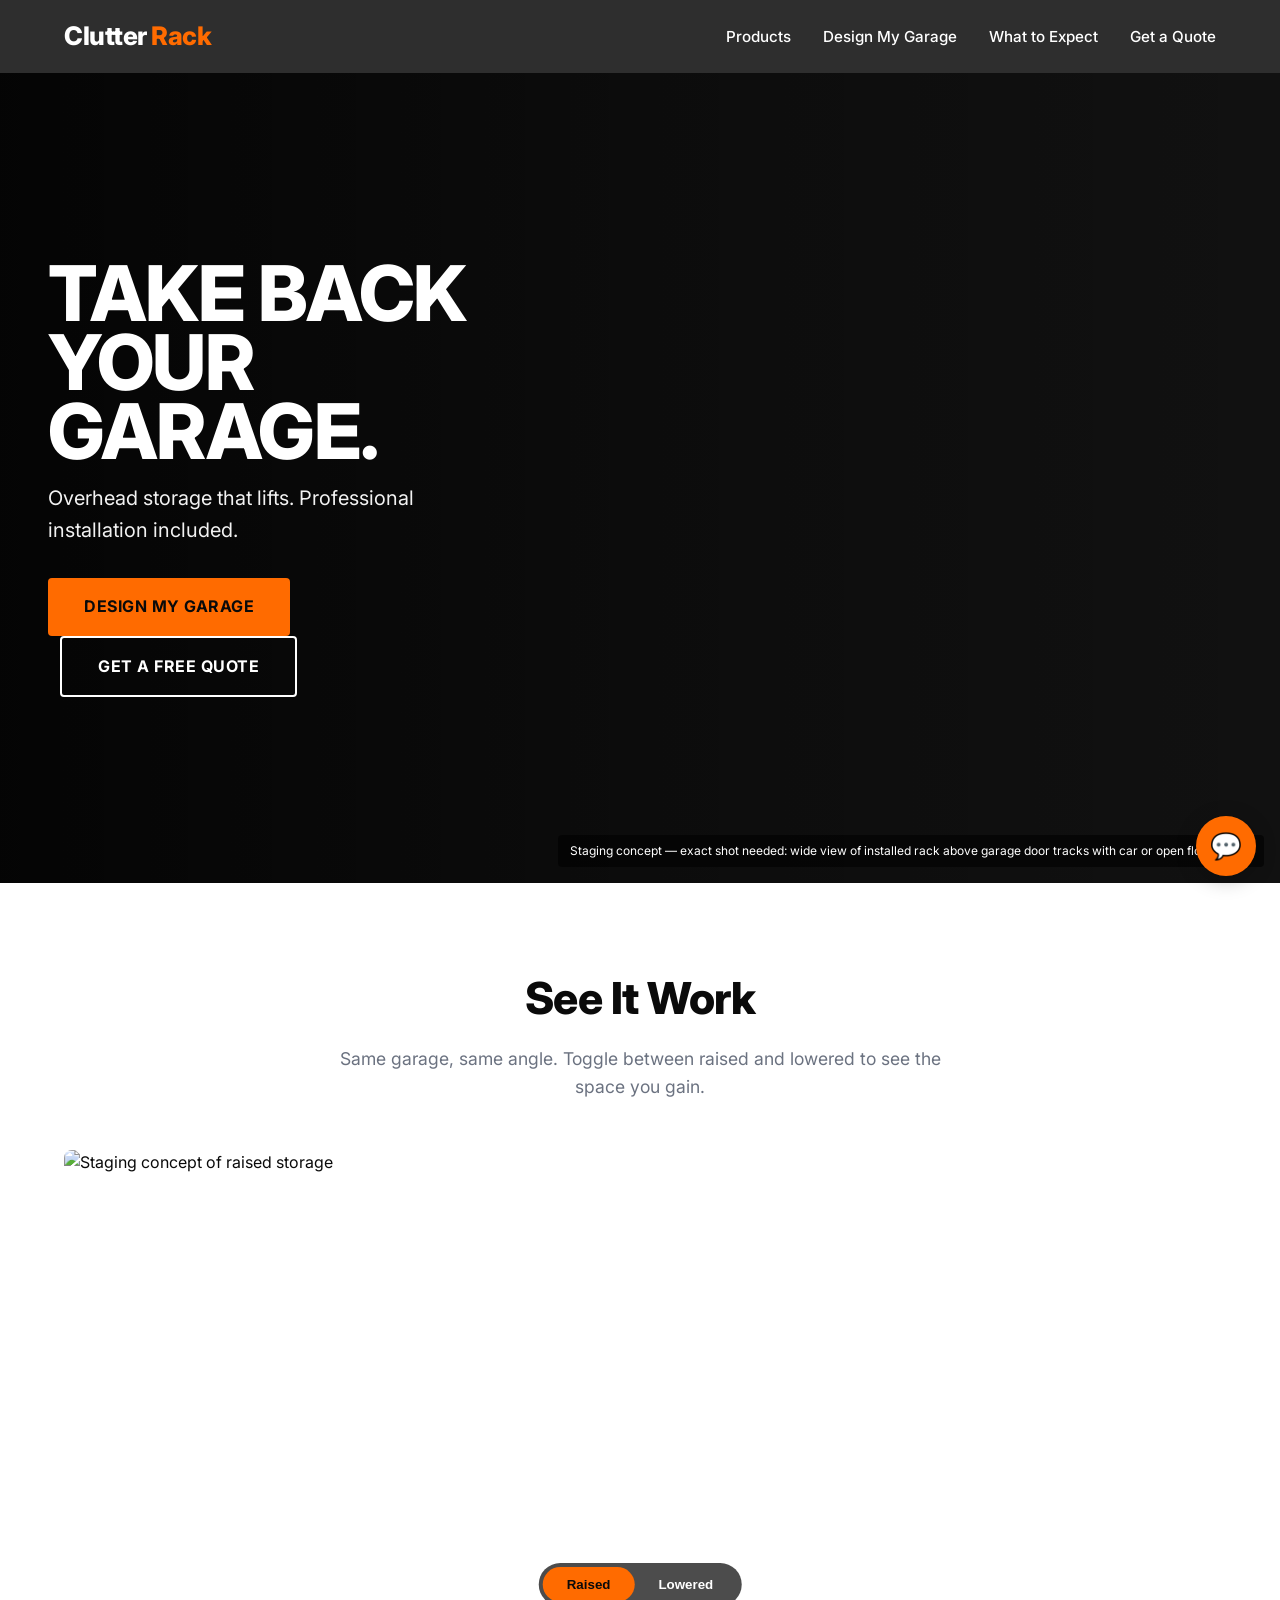
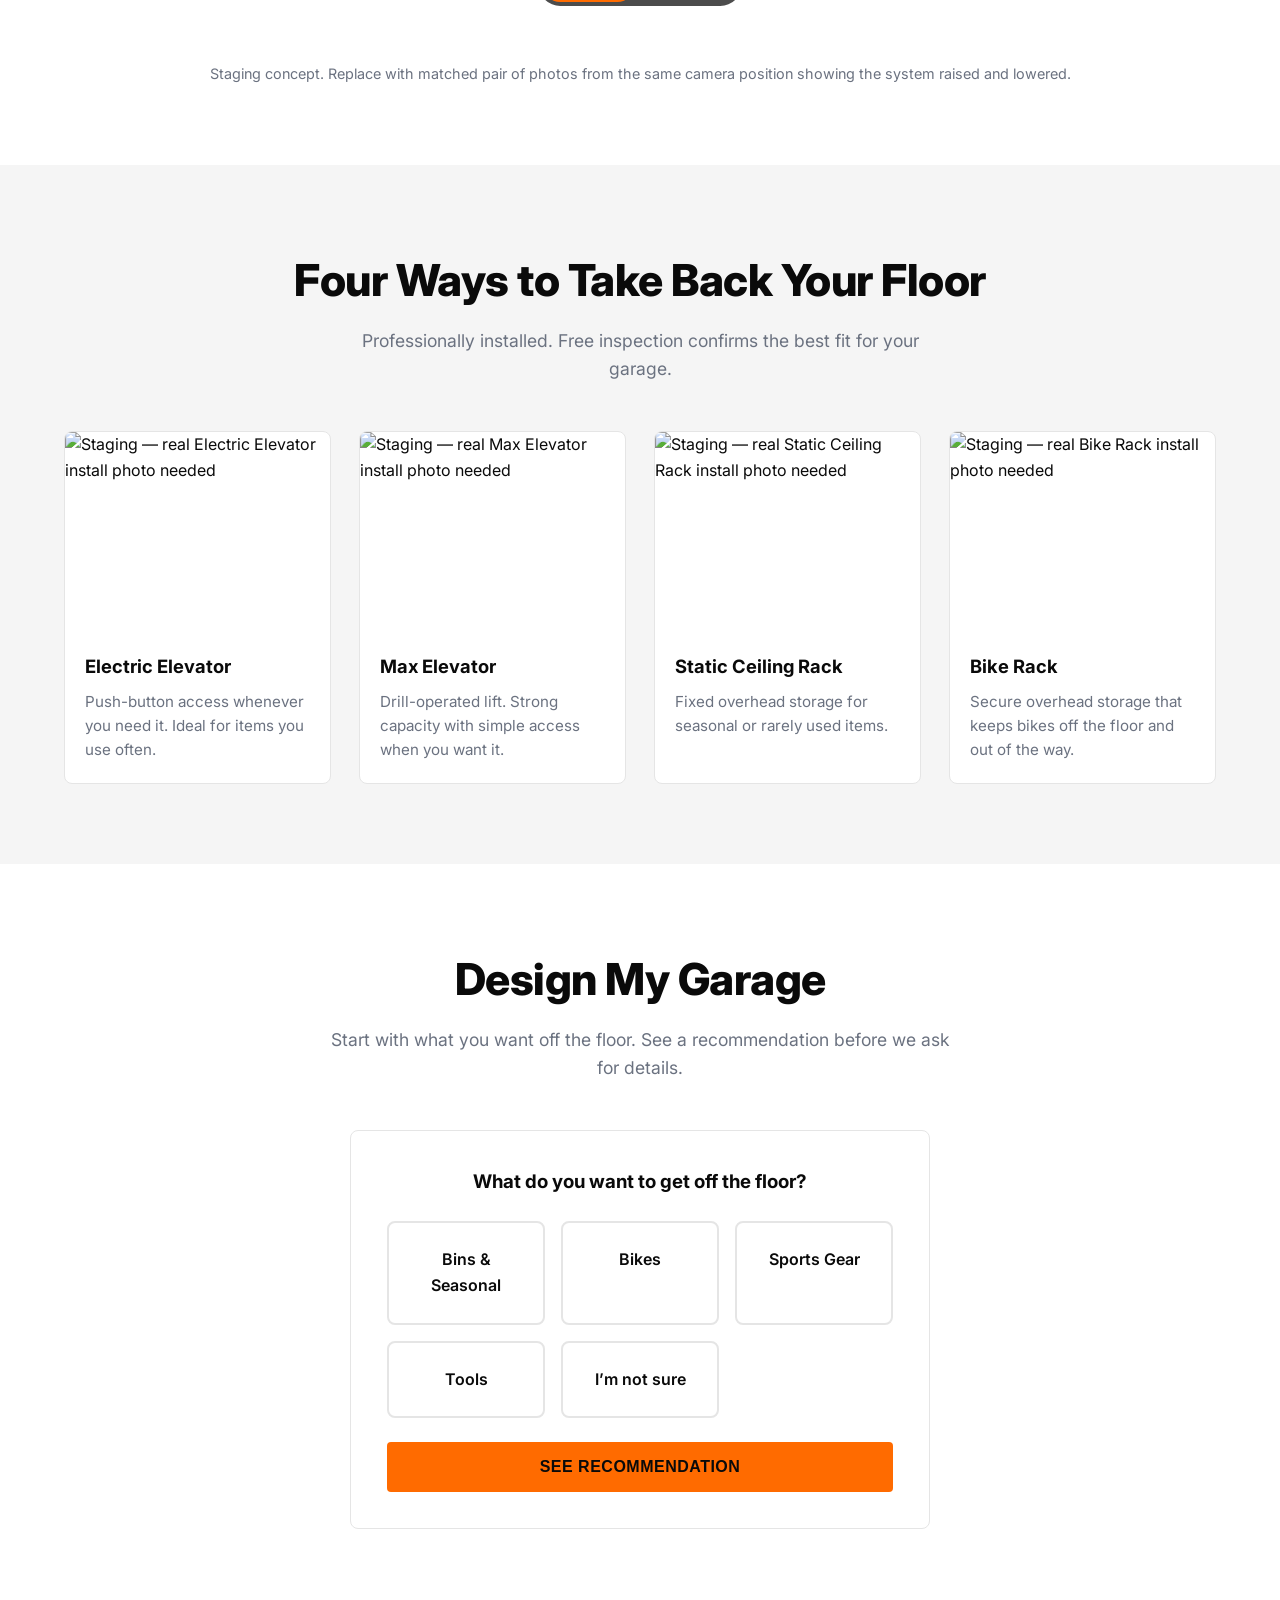
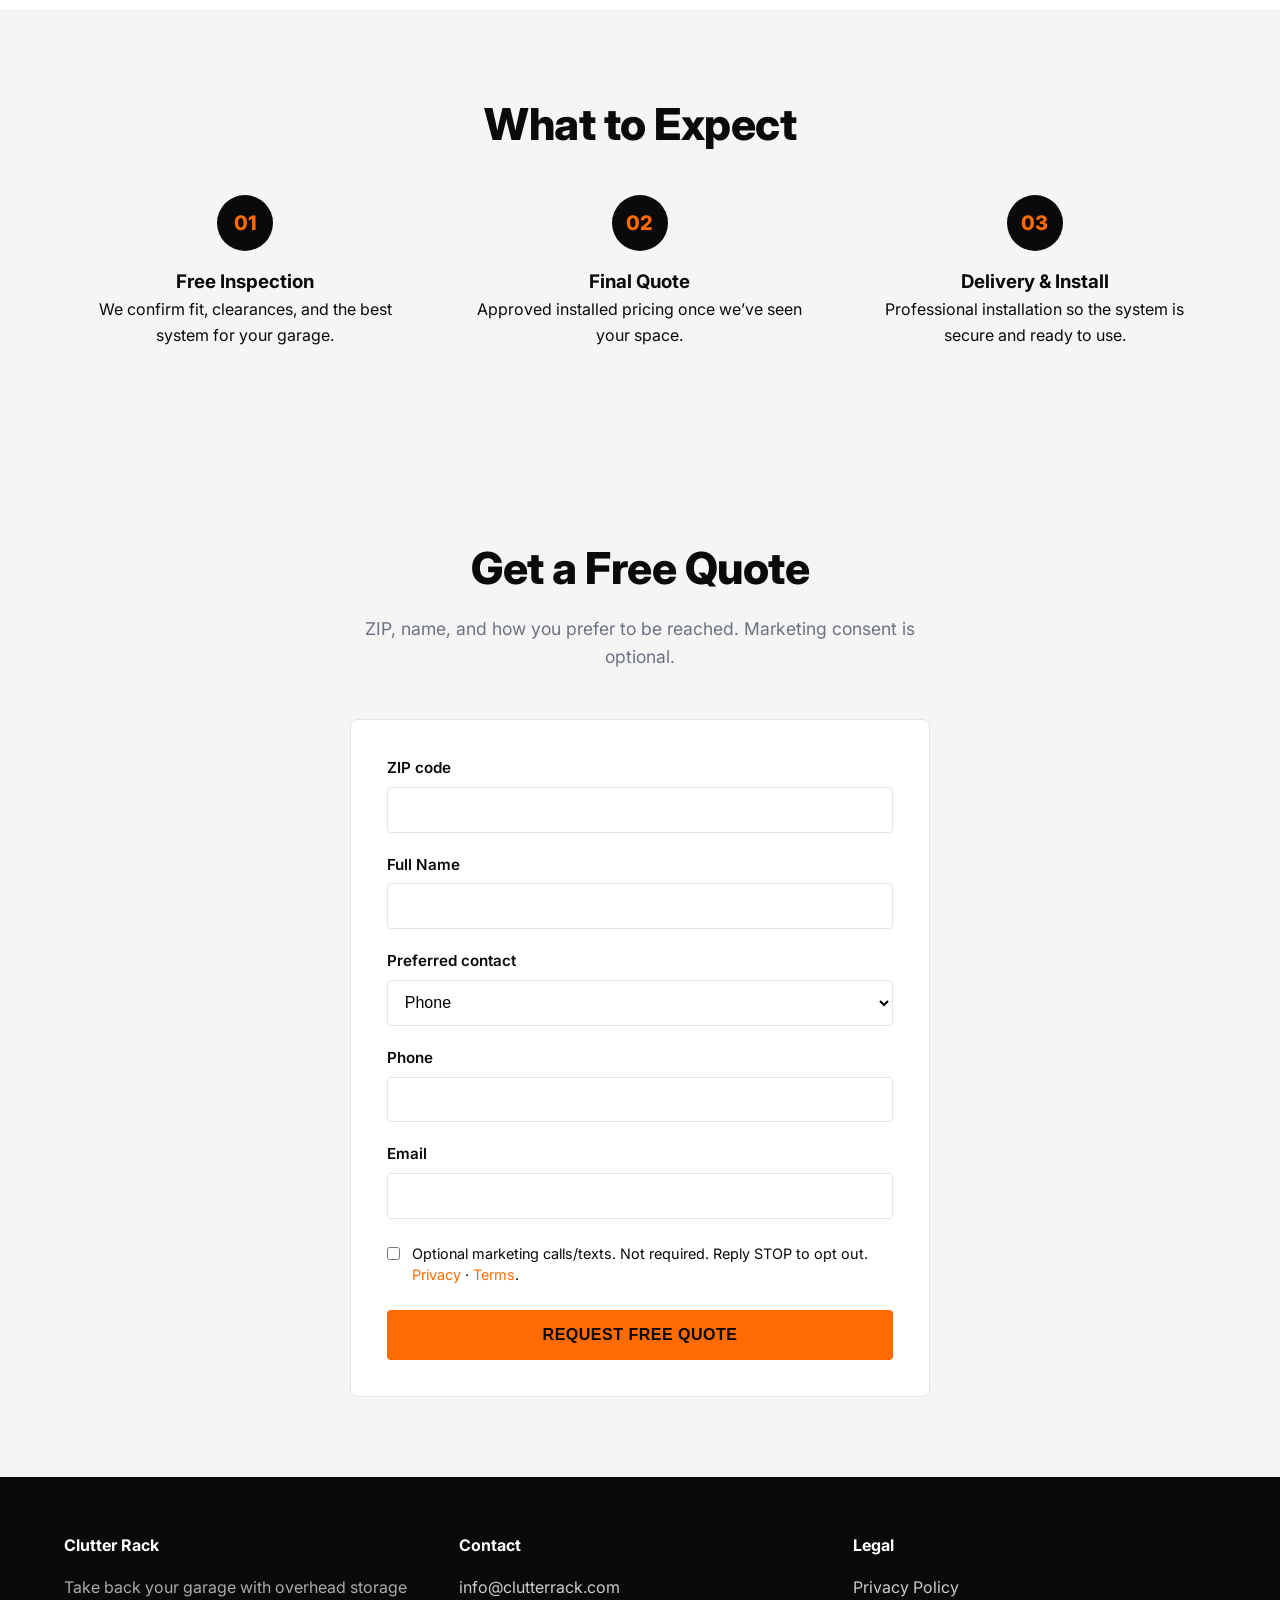
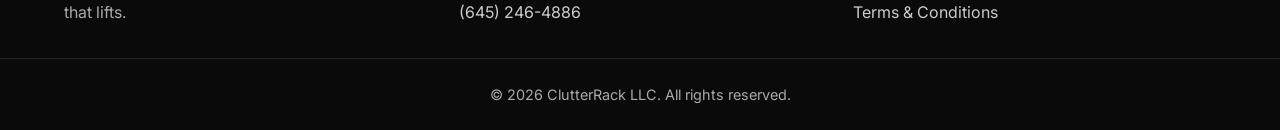
==== commit 68085ab5: "Full-bleed product hero, raised/lowered demo, tappable Design My Garage start, and refined result sc" ====
--- a/index.html
+++ b/index.html
@@ -4,7 +4,7 @@
   <meta charset="UTF-8">
   <meta name="viewport" content="width=device-width, initial-scale=1.0">
   <title>Clutter Rack | Take Back Your Garage</title>
-  <meta name="description" content="Premium professionally installed overhead garage storage. Design your garage, compare systems, and schedule a free inspection.">
+  <meta name="description" content="Premium professionally installed overhead garage storage. Design your garage and take back your space.">
   <link rel="stylesheet" href="styles.css">
   <link rel="preconnect" href="https://fonts.googleapis.com">
   <link href="https://fonts.googleapis.com/css2?family=Inter:wght@400;500;600;700;800&display=swap" rel="stylesheet">
@@ -24,103 +24,83 @@
   </header>
 
   <section class="hero">
-    <div class="hero-inner">
-      <div class="hero-content">
-        <h1>TAKE BACK<br>YOUR GARAGE.</h1>
-        <p>Overhead storage that lifts. Professional installation included. The space you actually need.</p>
-        <a href="#design" class="btn">Design My Garage</a>
-        <a href="#quote" class="btn btn-outline" style="margin-left:0.75rem;">Get a Free Quote</a>
-      </div>
-      <div class="hero-image" role="img" aria-label="Staging placeholder for real Clutter Rack installation photo"></div>
-    </div>
-  </section>
-
-  <section id="products" class="section">
-    <div class="container">
-      <h2>Choose Your System</h2>
-      <p class="section-sub">Four professionally installed options. Load ratings and installed pricing come from the approved catalog (pending final confirmation). Photos are staging placeholders.</p>
+    <div class="hero-content">
+      <h1>TAKE BACK<br>YOUR GARAGE.</h1>
+      <p>Overhead storage that lifts. Professional installation included.</p>
+      <a href="#design" class="btn">Design My Garage</a>
+      <a href="#quote" class="btn btn-secondary" style="margin-left:0.75rem;">Get a Free Quote</a>
+    </div>
+    <div class="hero-note">Staging concept — exact shot needed: wide view of installed rack above garage door tracks with car or open floor visible</div>
+  </section>
+
+  <section class="section">
+    <div class="container">
+      <h2>See It Work</h2>
+      <p class="section-sub">Same garage, same angle. Toggle between raised and lowered to see the space you gain.</p>
+      <div class="lift-demo">
+        <img id="lift-image" src="https://images.unsplash.com/photo-1558618666-fcd25c85cd64?w=1200&h=600&fit=crop" alt="Staging concept of raised storage">
+        <div class="lift-toggle">
+          <button type="button" class="active" data-state="raised">Raised</button>
+          <button type="button" data-state="lowered">Lowered</button>
+        </div>
+      </div>
+      <p style="text-align:center;color:var(--gray);font-size:0.9rem;margin-top:1rem;">Staging concept. Replace with matched pair of photos from the same camera position showing the system raised and lowered.</p>
+    </div>
+  </section>
+
+  <section id="products" class="section" style="background:var(--light);">
+    <div class="container">
+      <h2>Four Ways to Take Back Your Floor</h2>
+      <p class="section-sub">Professionally installed. Free inspection confirms the best fit for your garage.</p>
       <div class="products">
         <div class="product-card">
-          <img src="https://images.unsplash.com/photo-1558618666-fcd25c85cd64?w=600&h=400&fit=crop" alt="Staging placeholder — real installed Electric Elevator photo needed">
-          <h3>Clutter Pro Electric Elevator</h3>
-          <p>Best for frequent access. Push-button electric lift. Professional installation included.</p>
-        </div>
-        <div class="product-card">
-          <img src="https://images.unsplash.com/photo-1581094794329-c8112a89af12?w=600&h=400&fit=crop" alt="Staging placeholder — real installed Max Elevator photo needed">
-          <h3>Clutter Max Elevator</h3>
-          <p>Drill-operated platform. Good balance of capacity and cost. Professional installation included.</p>
-        </div>
-        <div class="product-card">
-          <img src="https://images.unsplash.com/photo-1503387762-592deb58ef4e?w=600&h=400&fit=crop" alt="Staging placeholder — real installed Static Ceiling Rack photo needed">
+          <img src="https://images.unsplash.com/photo-1558618666-fcd25c85cd64?w=600&h=400&fit=crop" alt="Staging — real Electric Elevator install photo needed">
+          <h3>Electric Elevator</h3>
+          <p>Push-button access whenever you need it. Ideal for items you use often.</p>
+        </div>
+        <div class="product-card">
+          <img src="https://images.unsplash.com/photo-1581094794329-c8112a89af12?w=600&h=400&fit=crop" alt="Staging — real Max Elevator install photo needed">
+          <h3>Max Elevator</h3>
+          <p>Drill-operated lift. Strong capacity with simple access when you want it.</p>
+        </div>
+        <div class="product-card">
+          <img src="https://images.unsplash.com/photo-1503387762-592deb58ef4e?w=600&h=400&fit=crop" alt="Staging — real Static Ceiling Rack install photo needed">
           <h3>Static Ceiling Rack</h3>
-          <p>Fixed overhead storage for items you rarely need. Professional installation included.</p>
-        </div>
-        <div class="product-card">
-          <img src="https://images.unsplash.com/photo-1485965120184-e220f721d03e?w=600&h=400&fit=crop" alt="Staging placeholder — real installed Bike Rack photo needed">
+          <p>Fixed overhead storage for seasonal or rarely used items.</p>
+        </div>
+        <div class="product-card">
+          <img src="https://images.unsplash.com/photo-1485965120184-e220f721d03e?w=600&h=400&fit=crop" alt="Staging — real Bike Rack install photo needed">
           <h3>Bike Rack</h3>
-          <p>Secure overhead bike storage. Professional installation included.</p>
-        </div>
-      </div>
-      <p class="section-sub" style="margin-top:2rem;font-size:0.9rem;">Comparison and detailed views will pull live from Clutter Rack OS once the public catalog endpoint is connected. Load figures removed until approved.</p>
-    </div>
-  </section>
-
-  <section id="design" class="section" style="background:var(--light);">
+          <p>Secure overhead storage that keeps bikes off the floor and out of the way.</p>
+        </div>
+      </div>
+    </div>
+  </section>
+
+  <section id="design" class="section">
     <div class="container">
       <h2>Design My Garage</h2>
-      <p class="section-sub">A short interactive experience. Get a preliminary recommendation before we ask for contact details. Final fit, clearances, and capacity are confirmed at a free inspection.</p>
+      <p class="section-sub">Start with what you want off the floor. See a recommendation before we ask for details.</p>
       <div class="lead-form">
         <div class="design-step active" id="step-1">
-          <div class="form-group">
-            <label for="storage-goal">What do you mainly want to store?</label>
-            <select id="storage-goal" name="storage_goal">
-              <option value="">Select...</option>
-              <option>Bins and seasonal items</option>
-              <option>Bikes</option>
-              <option>Tools and equipment</option>
-              <option>Sports gear</option>
-              <option>I'm not sure</option>
-            </select>
+          <h3 style="text-align:center;margin-bottom:1rem;">What do you want to get off the floor?</h3>
+          <div class="choices">
+            <div class="choice" data-value="bins">Bins & Seasonal</div>
+            <div class="choice" data-value="bikes">Bikes</div>
+            <div class="choice" data-value="sports">Sports Gear</div>
+            <div class="choice" data-value="tools">Tools</div>
+            <div class="choice" data-value="unsure">I’m not sure</div>
           </div>
-          <div class="form-group">
-            <label for="access-freq">How often do you need access?</label>
-            <select id="access-freq" name="access_freq">
-              <option value="">Select...</option>
-              <option>Frequently (weekly)</option>
-              <option>Occasionally (monthly)</option>
-              <option>Rarely (seasonal)</option>
-              <option>I'm not sure</option>
-            </select>
+          <button type="button" class="btn" id="to-result" style="width:100%;" disabled>See Recommendation</button>
+        </div>
+        <div class="design-step" id="step-result">
+          <div class="result-screen">
+            <img src="https://images.unsplash.com/photo-1558618666-fcd25c85cd64?w=800&h=450&fit=crop" alt="Staging concept of recommended system installed">
+            <h3 id="result-title">Electric Elevator</h3>
+            <p id="result-why">Gives you push-button access so the items you use most stay easy to reach while the floor stays clear.</p>
+            <p style="font-size:0.9rem;color:var(--gray);">Concept preview — final placement, clearances, and capacity confirmed at free inspection.</p>
+            <button type="button" class="btn" id="to-contact" style="margin-top:1rem;">Request a Free Inspection</button>
           </div>
-          <div class="form-group">
-            <label for="zip">ZIP code</label>
-            <input type="text" id="zip" name="zip" placeholder="e.g. 12345" maxlength="10">
-          </div>
-          <button type="button" class="btn" id="to-step-2" style="width:100%;">Continue</button>
-        </div>
-        <div class="design-step" id="step-2">
-          <div class="form-group">
-            <label>Approximate dimensions (feet) — or skip if unsure</label>
-            <div style="display:grid;grid-template-columns:1fr 1fr 1fr;gap:0.75rem;">
-              <input type="number" id="width" name="width" placeholder="Width" aria-label="Width in feet">
-              <input type="number" id="depth" name="depth" placeholder="Depth" aria-label="Depth in feet">
-              <input type="number" id="height" name="height" placeholder="Ceiling height" aria-label="Ceiling height in feet">
-            </div>
-          </div>
-          <div class="form-group">
-            <label for="photos">Optional photos (helps with clearances)</label>
-            <input type="file" id="photos" name="photos" accept="image/*" multiple>
-          </div>
-          <button type="button" class="btn" id="to-recommendation" style="width:100%;">See Recommendation</button>
-        </div>
-        <div class="design-step" id="step-recommendation">
-          <div class="recommendation">
-            <h3>Recommended: Clutter Pro Electric Elevator</h3>
-            <p>Best for frequent access to bins and seasonal items. Professional installation included. Final placement confirmed at inspection.</p>
-            <p><strong>Alternative:</strong> Clutter Max Elevator — similar capacity with drill operation if you prefer lower ongoing power use.</p>
-            <p style="font-size:0.9rem;color:var(--gray);">Concept visualization (when available) would appear here labeled “Concept preview.” Staging uses catalog rules only.</p>
-          </div>
-          <button type="button" class="btn" id="to-contact" style="width:100%;">Save Plan or Request Free Inspection</button>
         </div>
         <div class="design-step" id="step-contact">
           <form id="design-form" novalidate>
@@ -129,11 +109,10 @@
               <input type="text" id="design-name" name="name">
             </div>
             <div class="form-group">
-              <label for="preferred-contact">Preferred contact method</label>
+              <label for="preferred-contact">Preferred contact</label>
               <select id="preferred-contact" name="preferred_contact">
                 <option>Phone</option>
                 <option>Email</option>
-                <option>Text</option>
               </select>
             </div>
             <div class="form-group">
@@ -146,9 +125,9 @@
             </div>
             <div class="consent">
               <input type="checkbox" id="design-tcpa" name="tcpa_consent">
-              <label for="design-tcpa">Optional: I agree to receive marketing calls and texts. Consent is not required. Reply STOP to opt out. <a href="privacy.html">Privacy</a> · <a href="terms.html">Terms</a>.</label>
-            </div>
-            <button type="submit" class="btn" style="width:100%;">Request Follow-up</button>
+              <label for="design-tcpa">Optional marketing contact. Not required. Reply STOP to opt out. <a href="privacy.html">Privacy</a> · <a href="terms.html">Terms</a>.</label>
+            </div>
+            <button type="submit" class="btn" style="width:100%;">Request Free Inspection</button>
             <div id="design-message" role="status" aria-live="polite"></div>
           </form>
         </div>
@@ -156,25 +135,24 @@
     </div>
   </section>
 
-  <section id="journey" class="section">
+  <section id="journey" class="section" style="background:var(--light);">
     <div class="container">
       <h2>What to Expect</h2>
-      <p class="section-sub">From design or quote to installed system.</p>
       <div class="steps">
         <div class="step">
           <div class="step-num">01</div>
-          <h3>Design or Quote</h3>
-          <p>Share what you store and your ZIP. Get a preliminary recommendation or request a quote.</p>
+          <h3>Free Inspection</h3>
+          <p>We confirm fit, clearances, and the best system for your garage.</p>
         </div>
         <div class="step">
           <div class="step-num">02</div>
-          <h3>Free Inspection</h3>
-          <p>We confirm fit, clearances, and the best placement. Availability shown when connected to the system.</p>
+          <h3>Final Quote</h3>
+          <p>Approved installed pricing once we’ve seen your space.</p>
         </div>
         <div class="step">
           <div class="step-num">03</div>
-          <h3>Final Quote & Install</h3>
-          <p>Approved pricing, delivery, and professional installation. One record follows you through the process.</p>
+          <h3>Delivery & Install</h3>
+          <p>Professional installation so the system is secure and ready to use.</p>
         </div>
       </div>
     </div>
@@ -183,7 +161,7 @@
   <section id="quote" class="section form-section">
     <div class="container">
       <h2>Get a Free Quote</h2>
-      <p class="section-sub">Quick path. ZIP, name, and one way to reach you. Marketing consent is optional.</p>
+      <p class="section-sub">ZIP, name, and how you prefer to be reached. Marketing consent is optional.</p>
       <form id="lead-form" class="lead-form" novalidate>
         <div class="form-group">
           <label for="quote-zip">ZIP code</label>
@@ -210,7 +188,7 @@
         </div>
         <div class="consent">
           <input type="checkbox" id="tcpa-consent" name="tcpa_consent">
-          <label for="tcpa-consent">Optional marketing calls/texts. Not required for a quote. Reply STOP to opt out. <a href="privacy.html">Privacy</a> · <a href="terms.html">Terms</a>.</label>
+          <label for="tcpa-consent">Optional marketing calls/texts. Not required. Reply STOP to opt out. <a href="privacy.html">Privacy</a> · <a href="terms.html">Terms</a>.</label>
         </div>
         <button type="submit" class="btn" style="width:100%;">Request Free Quote</button>
         <div id="form-message" role="status" aria-live="polite"></div>
--- a/styles.css
+++ b/styles.css
@@ -17,7 +17,7 @@
 
 .sr-only { position: absolute; width: 1px; height: 1px; padding: 0; margin: -1px; overflow: hidden; clip: rect(0,0,0,0); white-space: nowrap; border: 0; }
 
-header { background: var(--black); color: var(--white); padding: 1rem 0; position: sticky; top: 0; z-index: 1000; border-bottom: 1px solid #222; }
+header { background: rgba(10,10,10,0.85); color: var(--white); padding: 1rem 0; position: sticky; top: 0; z-index: 1000; backdrop-filter: blur(8px); }
 .nav { max-width: 1200px; margin: 0 auto; display: flex; justify-content: space-between; align-items: center; padding: 0 1.5rem; }
 .logo { font-size: 1.6rem; font-weight: 800; letter-spacing: -0.5px; }
 .logo span { color: var(--orange); }
@@ -25,18 +25,23 @@
 nav a { color: var(--white); margin-left: 1.75rem; font-weight: 500; font-size: 0.95rem; transition: color 0.2s; }
 nav a:hover, nav a:focus { color: var(--orange); outline: 2px solid var(--orange); outline-offset: 2px; }
 
-.hero { background: var(--black); color: var(--white); padding: 0; }
-.hero-inner { display: grid; grid-template-columns: 1fr 1fr; min-height: 70vh; align-items: center; max-width: 1400px; margin: 0 auto; }
-.hero-content { padding: 4rem 3rem; }
-.hero h1 { font-size: clamp(2.8rem, 5vw, 4.2rem); font-weight: 800; line-height: 0.95; margin-bottom: 1.25rem; letter-spacing: -1px; }
-.hero p { font-size: 1.2rem; max-width: 480px; margin-bottom: 2rem; opacity: 0.9; }
-.hero-image { background: #111 url('https://images.unsplash.com/photo-1558618666-fcd25c85cd64?w=1200&h=800&fit=crop') center/cover; min-height: 400px; }
-.hero-image::after { content: 'Staging placeholder — real installation photo needed'; position: absolute; bottom: 1rem; right: 1rem; background: rgba(0,0,0,0.6); color: white; padding: 0.25rem 0.5rem; font-size: 0.75rem; }
+.hero { position: relative; min-height: 90vh; background: #111 url('https://images.unsplash.com/photo-1558618666-fcd25c85cd64?w=1600&h=900&fit=crop') center/cover; color: var(--white); display: flex; align-items: center; }
+.hero::before { content: ''; position: absolute; inset: 0; background: linear-gradient(90deg, rgba(0,0,0,0.75) 0%, rgba(0,0,0,0.3) 50%, transparent 100%); }
+.hero-content { position: relative; z-index: 2; max-width: 560px; padding: 2rem 3rem; }
+.hero h1 { font-size: clamp(3rem, 6vw, 5rem); font-weight: 800; line-height: 0.9; margin-bottom: 1rem; letter-spacing: -1.5px; }
+.hero p { font-size: 1.25rem; margin-bottom: 2rem; opacity: 0.95; }
+.hero-note { position: absolute; bottom: 1rem; right: 1rem; background: rgba(0,0,0,0.6); padding: 0.4rem 0.75rem; font-size: 0.75rem; border-radius: 4px; }
+
+.lift-demo { position: relative; margin: 2rem 0; }
+.lift-demo img { width: 100%; height: 480px; object-fit: cover; border-radius: 8px; }
+.lift-toggle { position: absolute; bottom: 1.5rem; left: 50%; transform: translateX(-50%); display: flex; background: rgba(0,0,0,0.7); border-radius: 30px; padding: 0.25rem; }
+.lift-toggle button { background: transparent; color: white; border: none; padding: 0.6rem 1.5rem; border-radius: 24px; cursor: pointer; font-weight: 600; }
+.lift-toggle button.active { background: var(--orange); color: var(--black); }
 
 .btn { display: inline-block; background: var(--orange); color: var(--black); padding: 1rem 2.25rem; border-radius: 4px; font-weight: 700; font-size: 1rem; letter-spacing: 0.5px; border: none; cursor: pointer; transition: all 0.2s; text-transform: uppercase; }
 .btn:hover, .btn:focus { background: var(--orange-dark); transform: translateY(-1px); outline: 2px solid var(--orange); outline-offset: 2px; }
-.btn-outline { background: transparent; border: 2px solid var(--white); color: var(--white); }
-.btn-outline:hover, .btn-outline:focus { background: var(--white); color: var(--black); }
+.btn-secondary { background: transparent; border: 2px solid var(--white); color: var(--white); }
+.btn-secondary:hover, .btn-secondary:focus { background: var(--white); color: var(--black); }
 
 .container { max-width: 1200px; margin: 0 auto; padding: 0 1.5rem; }
 .section { padding: 5rem 0; }
@@ -50,6 +55,15 @@
 .product-card h3 { padding: 1.25rem 1.25rem 0.5rem; font-size: 1.15rem; font-weight: 700; }
 .product-card p { padding: 0 1.25rem 1.25rem; color: var(--gray); font-size: 0.95rem; }
 
+.choices { display: grid; grid-template-columns: repeat(auto-fit, minmax(140px, 1fr)); gap: 1rem; margin: 1.5rem 0; }
+.choice { background: white; border: 2px solid var(--border); border-radius: 8px; padding: 1.5rem 1rem; text-align: center; cursor: pointer; font-weight: 600; transition: all 0.2s; }
+.choice:hover, .choice.selected { border-color: var(--orange); background: #fff8f0; }
+
+.design-step { display: none; }
+.design-step.active { display: block; }
+.result-screen { text-align: center; }
+.result-screen img { width: 100%; max-height: 360px; object-fit: cover; border-radius: 8px; margin: 1rem 0; }
+
 .steps { display: grid; grid-template-columns: repeat(auto-fit, minmax(220px, 1fr)); gap: 2rem; text-align: center; }
 .step { padding: 1.5rem 1rem; }
 .step-num { width: 56px; height: 56px; background: var(--black); color: var(--orange); border-radius: 50%; display: flex; align-items: center; justify-content: center; font-size: 1.25rem; font-weight: 800; margin: 0 auto 1rem; }
@@ -60,41 +74,32 @@
 .form-group label { display: block; margin-bottom: 0.4rem; font-weight: 600; font-size: 0.95rem; }
 .form-group input, .form-group select, .form-group textarea { width: 100%; padding: 0.8rem; border: 1px solid var(--border); border-radius: 4px; font-size: 1rem; background: var(--white); }
 .form-group input:focus, .form-group select:focus, .form-group textarea:focus { outline: 2px solid var(--orange); outline-offset: 1px; }
-.form-group textarea { min-height: 100px; resize: vertical; }
 .consent { display: flex; align-items: flex-start; gap: 0.75rem; margin: 1.5rem 0; font-size: 0.9rem; line-height: 1.5; }
 .consent input { margin-top: 0.25rem; }
 .consent a { color: var(--orange); }
-.form-note { font-size: 0.85rem; color: var(--gray); margin-top: 0.5rem; }
 #form-message, #design-message { margin-top: 1rem; padding: 0.75rem; border-radius: 4px; display: none; }
 #form-message.success, #design-message.success { background: #e8f5e9; color: #1b5e20; display: block; }
-#form-message.error, #design-message.error { background: #ffebee; color: #c62828; display: block; }
-
-.design-step { display: none; }
-.design-step.active { display: block; }
-.recommendation { background: #f9f9f9; padding: 1.5rem; border-radius: 8px; margin: 1.5rem 0; border-left: 4px solid var(--orange); }
 
 footer { background: var(--black); color: #aaa; padding: 3.5rem 0 1.5rem; }
 .footer-grid { display: grid; grid-template-columns: repeat(auto-fit, minmax(200px, 1fr)); gap: 2rem; max-width: 1200px; margin: 0 auto 2rem; padding: 0 1.5rem; }
 footer a { color: #ccc; }
-footer a:hover, footer a:focus { color: var(--orange); outline: 2px solid var(--orange); }
+footer a:hover, footer a:focus { color: var(--orange); }
 footer h4 { color: var(--white); margin-bottom: 1rem; font-weight: 700; }
 .copyright { text-align: center; padding-top: 1.5rem; border-top: 1px solid #222; font-size: 0.9rem; }
 
 .chat-widget { position: fixed; bottom: 24px; right: 24px; z-index: 1001; }
 .chat-btn { background: var(--orange); color: var(--black); width: 60px; height: 60px; border-radius: 50%; border: none; font-size: 1.6rem; cursor: pointer; box-shadow: 0 4px 20px rgba(0,0,0,0.25); }
-.chat-btn:focus { outline: 2px solid var(--black); outline-offset: 2px; }
 .chat-window { display: none; position: absolute; bottom: 70px; right: 0; width: 340px; height: 440px; background: var(--white); border-radius: 8px; box-shadow: 0 12px 40px rgba(0,0,0,0.2); overflow: hidden; flex-direction: column; border: 1px solid var(--border); }
 .chat-window.open { display: flex; }
 .chat-header { background: var(--black); color: var(--white); padding: 1rem 1.25rem; font-weight: 700; display: flex; justify-content: space-between; align-items: center; }
 .chat-messages { flex: 1; padding: 1rem; overflow-y: auto; background: var(--light); }
 .chat-input-area { padding: 0.75rem; border-top: 1px solid var(--border); }
 .chat-input-area input { width: 100%; padding: 0.7rem 1rem; border: 1px solid var(--border); border-radius: 20px; }
-.chat-input-area input:focus { outline: 2px solid var(--orange); }
 
 @media (max-width: 768px) {
-  .hero-inner { grid-template-columns: 1fr; }
-  .hero-content { padding: 3rem 1.5rem; text-align: center; }
-  .hero-image { min-height: 280px; }
+  .hero { min-height: 70vh; background-position: center 30%; }
+  .hero::before { background: linear-gradient(180deg, rgba(0,0,0,0.7) 0%, rgba(0,0,0,0.4) 100%); }
+  .hero-content { padding: 2rem 1.5rem; text-align: center; max-width: none; }
   .menu-toggle { display: block; }
   nav { display: none; position: absolute; top: 100%; left: 0; right: 0; background: var(--black); flex-direction: column; padding: 1rem; }
   nav.open { display: flex; }
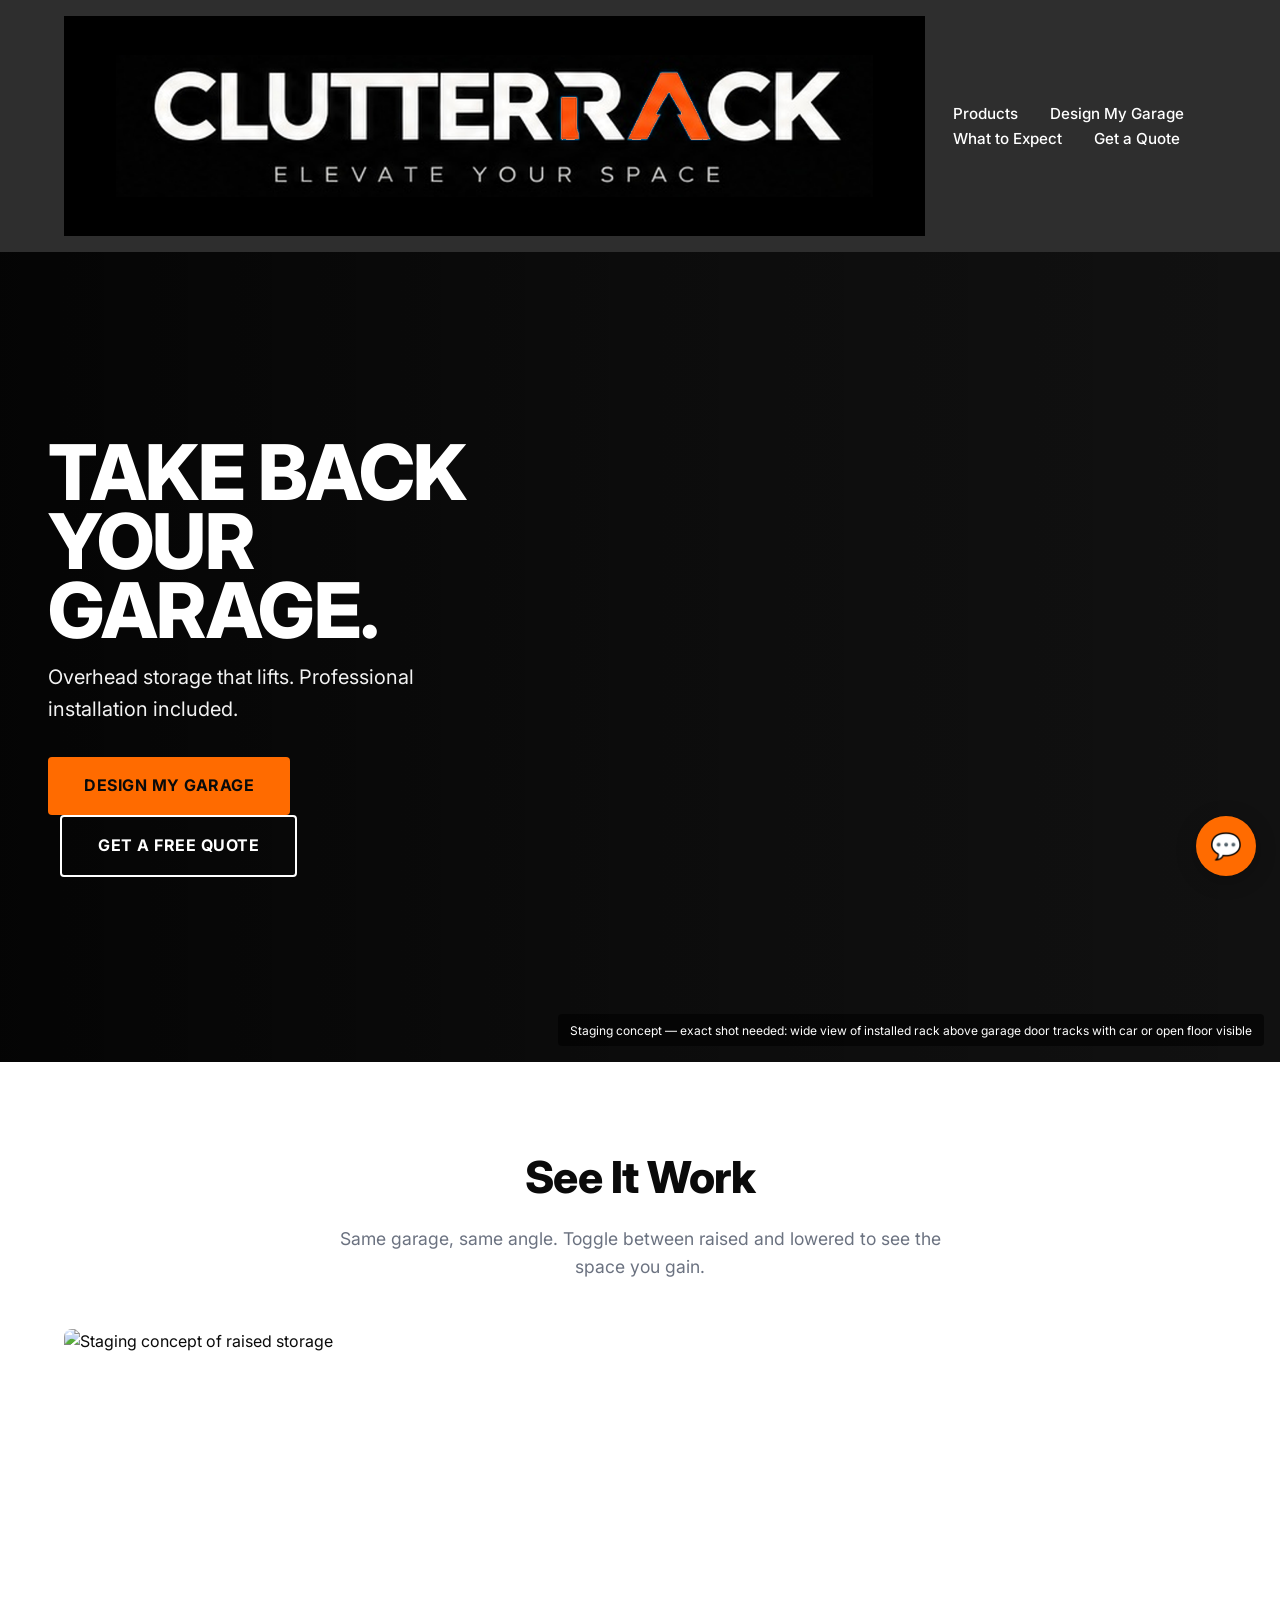
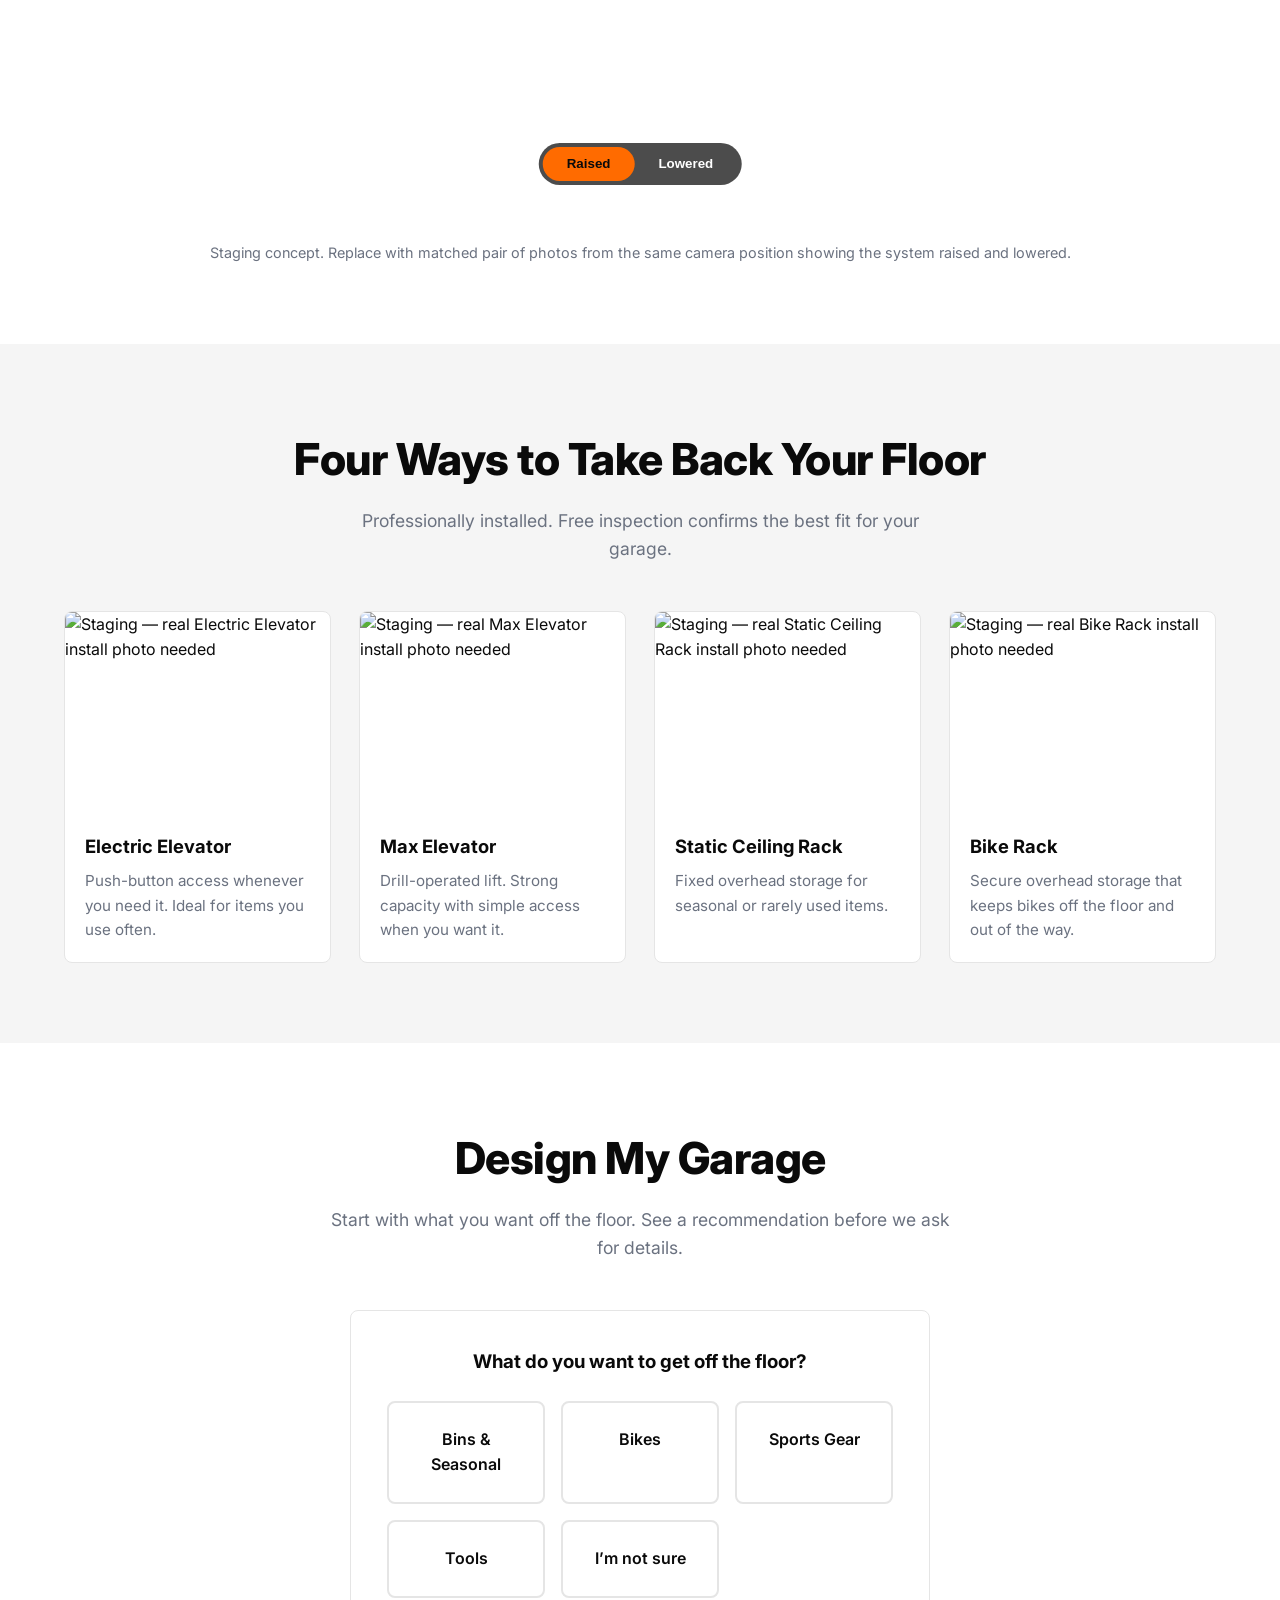
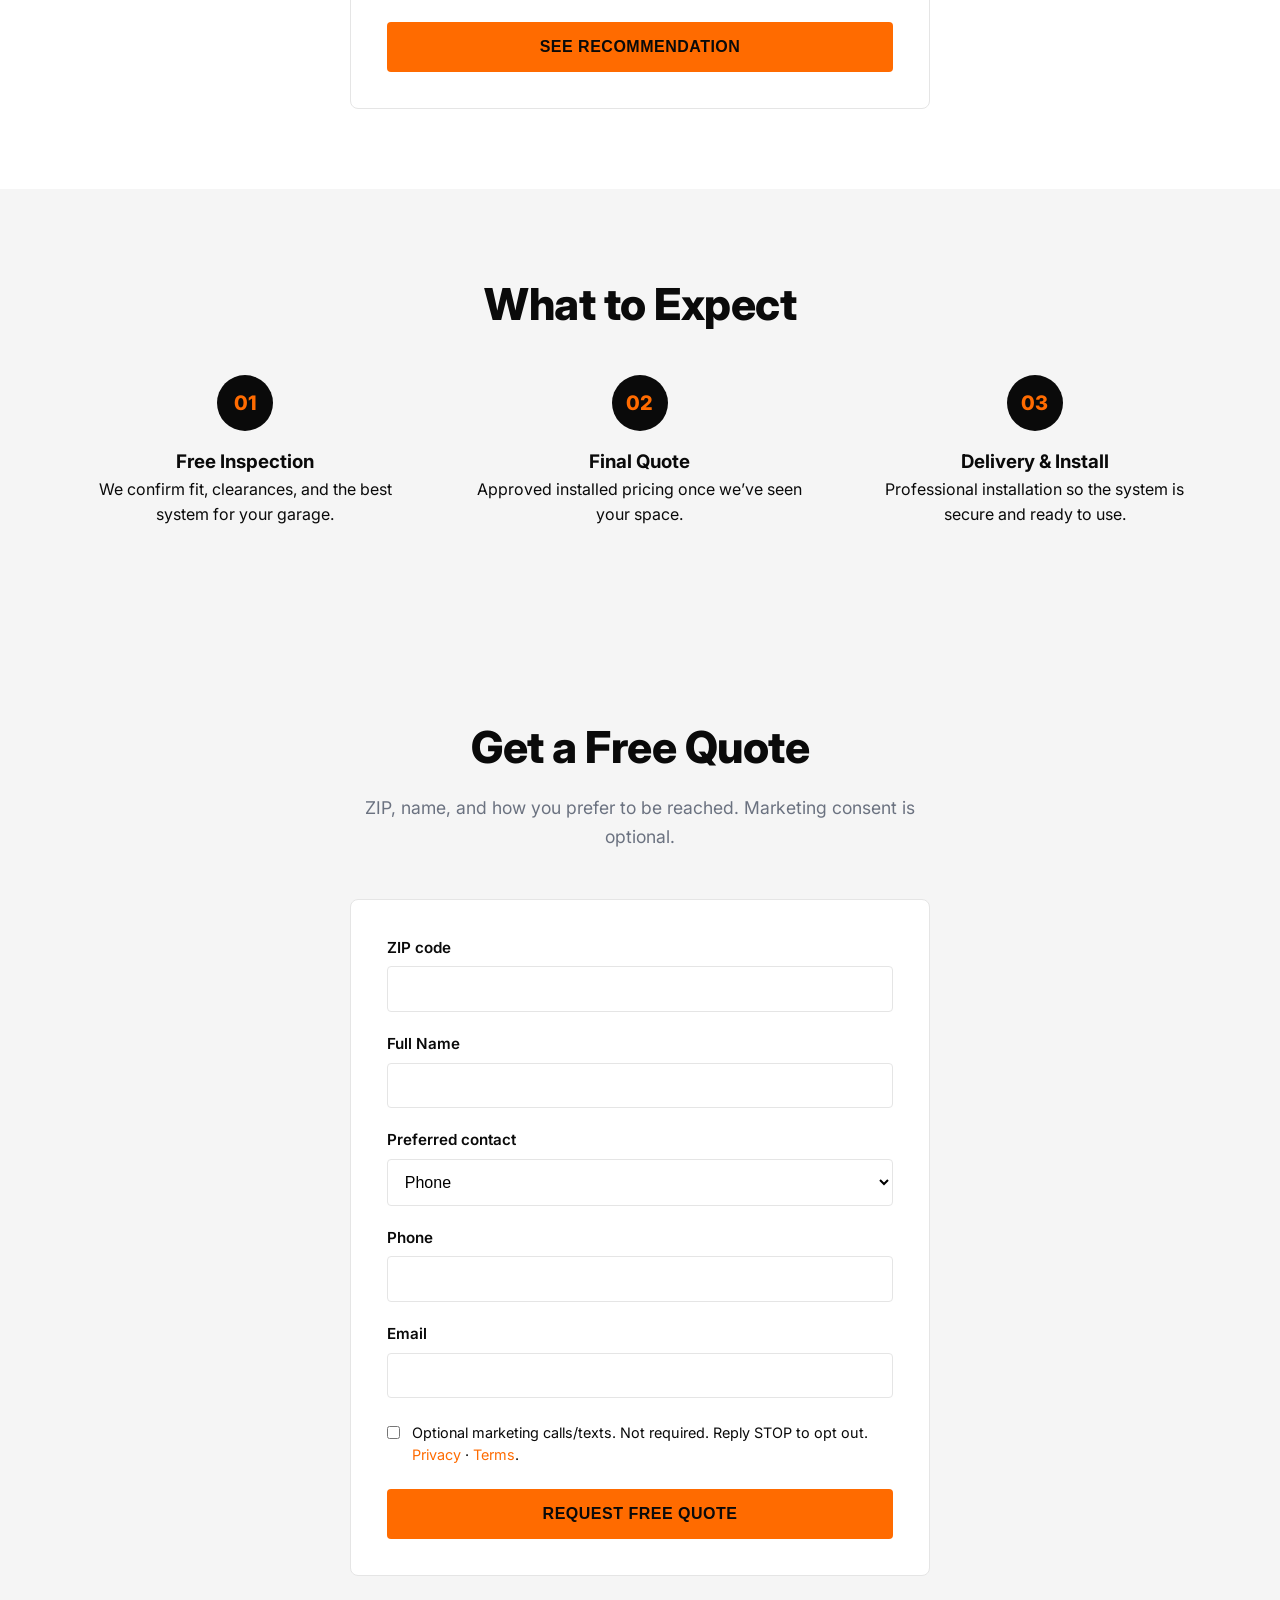
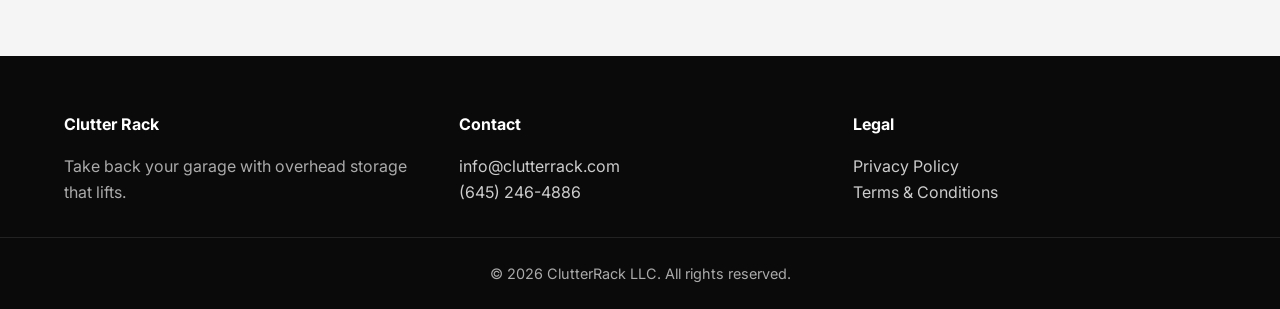
==== commit bf0a2c6d: "Replace text logo with exact approved ClutterRack logo image" ====
--- a/index.html
+++ b/index.html
@@ -12,7 +12,7 @@
 <body>
   <header>
     <div class="nav">
-      <a href="index.html" class="logo">Clutter <span>Rack</span></a>
+      <a href="index.html" class="logo"><img src="logo.png" alt="ClutterRack" height="40"></a>
       <button class="menu-toggle" aria-label="Open menu" aria-expanded="false">☰</button>
       <nav id="main-nav">
         <a href="#products">Products</a>
